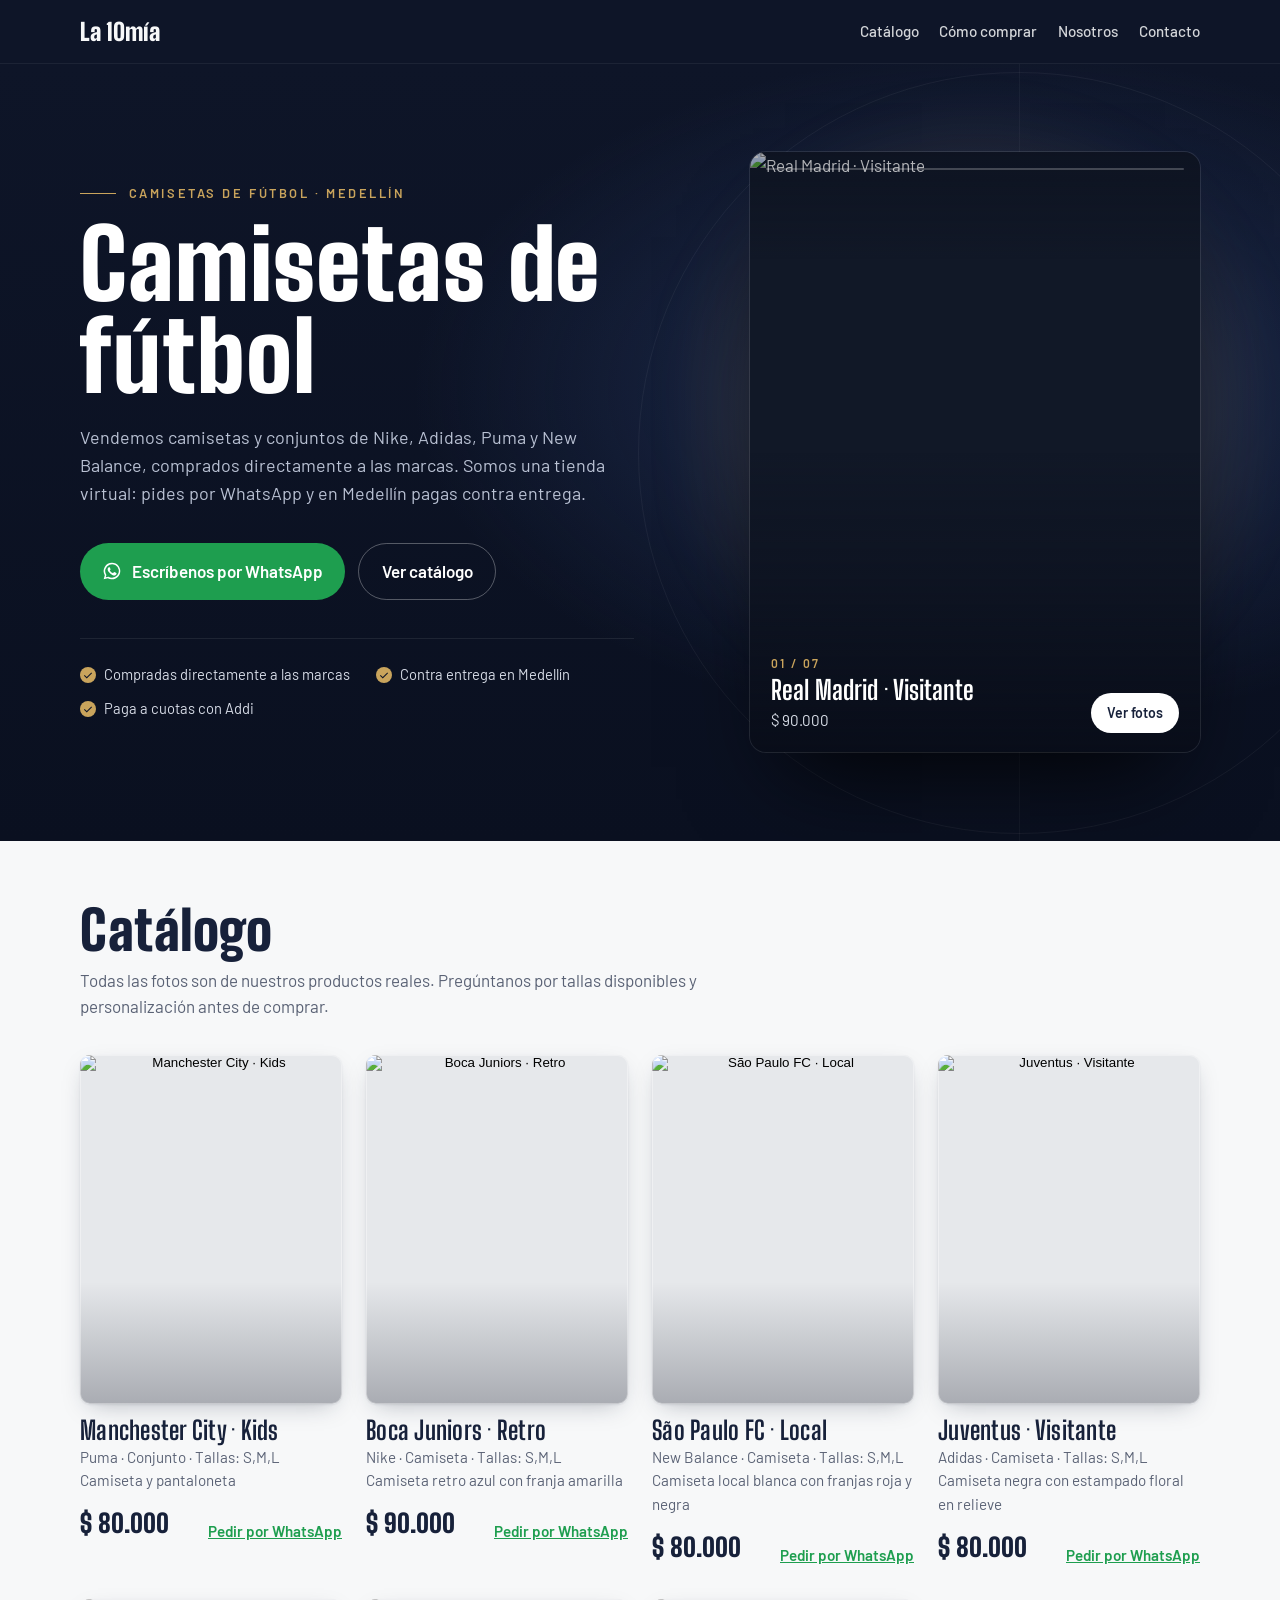
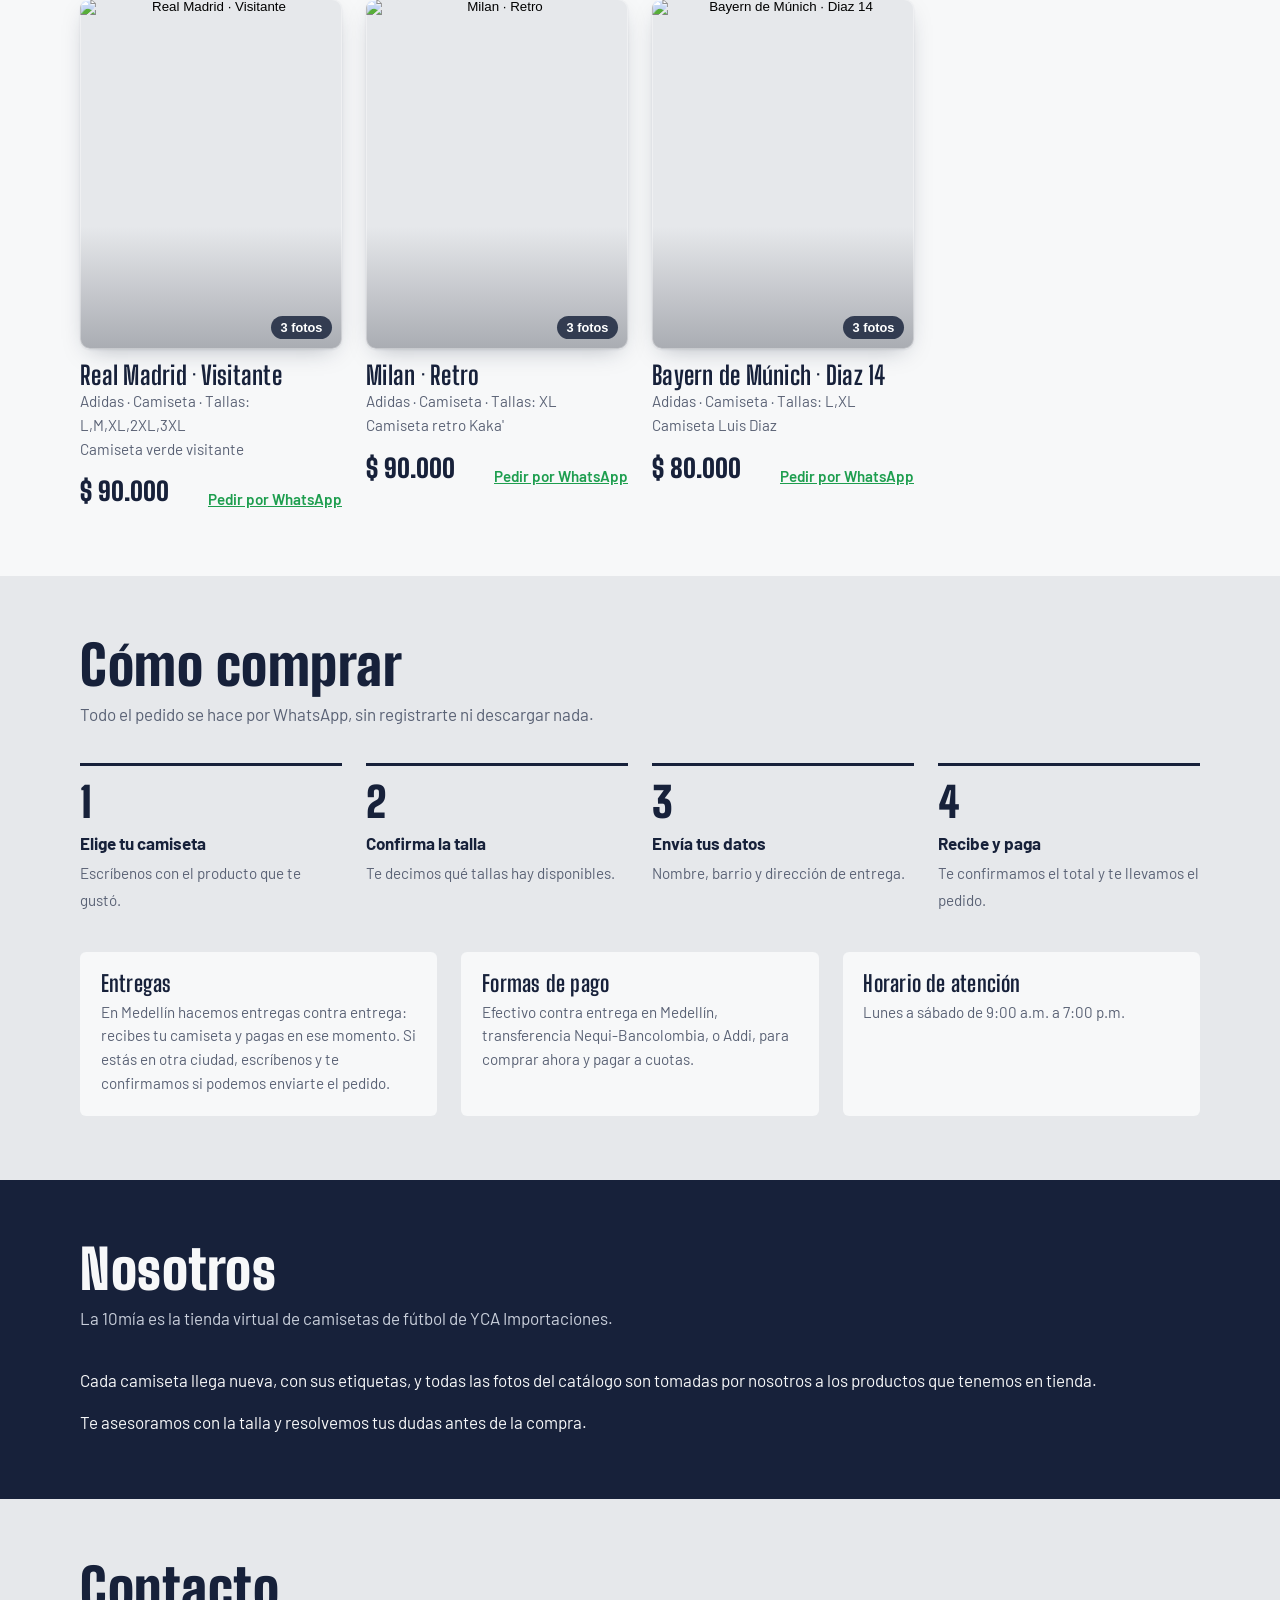
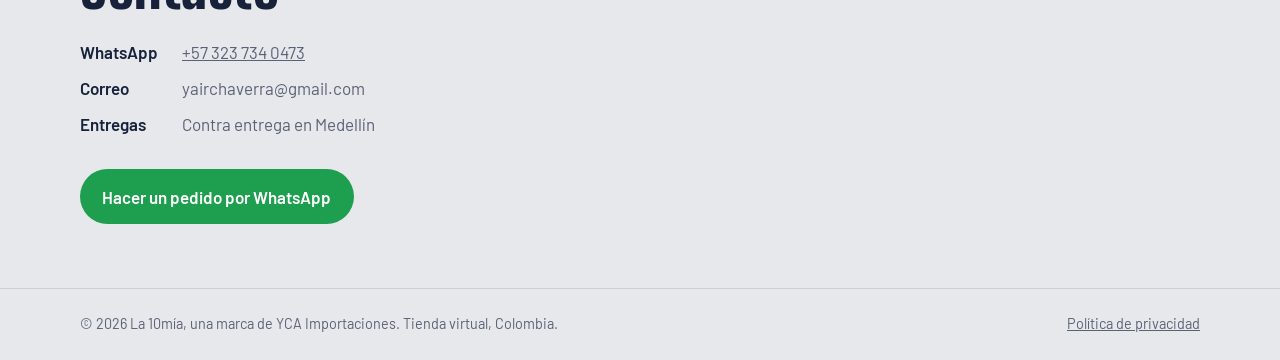
==== index.html @ c0bddec2 "Revert "Diseño túnel y vitrina de museo" This reverts commit d638a93e460d9f68f41e9c17b25ae43058f934c" ====
<!DOCTYPE html>
<html lang="es">
<head>
<meta charset="utf-8">
<meta name="viewport" content="width=device-width, initial-scale=1">
<!-- EDITAR: completa [CORREO], [HORARIO] y [@USUARIO] -->
<title>Camisetas de fútbol en Medellín | La 10mía</title>
<meta name="description" content="Camisetas de fútbol Nike, Adidas, Puma y New Balance en Medellín. Pide por WhatsApp y paga contra entrega, con Nequi, Bancolombia o a cuotas con Addi.">
<meta name="theme-color" content="#0E1528">
<!-- Vista previa al compartir el enlace (WhatsApp, Facebook, etc.).
     Si cambias de dirección web, actualiza las dos URL que empiezan por https://yachagua.github.io -->
<meta property="og:type" content="website">
<meta property="og:site_name" content="La 10mía">
<meta property="og:title" content="La 10mía · Camisetas de fútbol en Medellín">
<meta property="og:description" content="Mira las camisetas disponibles y pide por WhatsApp. Contra entrega en Medellín, Nequi, Bancolombia o Addi.">
<meta property="og:url" content="https://www.la10mia.com/">
<link rel="canonical" href="https://www.la10mia.com/">
<!-- Datos estructurados para Google: describen la tienda. Si cambias teléfono, correo u horario, actualízalos también aquí. -->
<script type="application/ld+json">
{
  "@context": "https://schema.org",
  "@graph": [
    {
      "@type": "ClothingStore",
      "@id": "https://www.la10mia.com/#tienda",
      "name": "La 10mía",
      "legalName": "YCA Importaciones",
      "description": "Tienda virtual de camisetas de fútbol en Medellín. Pedidos por WhatsApp y pago contra entrega.",
      "url": "https://www.la10mia.com/",
      "image": "https://stla10miafotos.blob.core.windows.net/fotos/vista-previa.jpg",
      "telephone": "+57 323 734 0473",
      "email": "yairchaverra@gmail.com",
      "priceRange": "$$",
      "currenciesAccepted": "COP",
      "paymentAccepted": "Efectivo, transferencia Nequi, transferencia Bancolombia, Addi",
      "areaServed": {
        "@type": "City",
        "name": "Medellín",
        "containedInPlace": {
          "@type": "AdministrativeArea",
          "name": "Antioquia, Colombia"
        }
      },
      "openingHoursSpecification": [
        {
          "@type": "OpeningHoursSpecification",
          "dayOfWeek": [
            "Monday",
            "Tuesday",
            "Wednesday",
            "Thursday",
            "Friday",
            "Saturday"
          ],
          "opens": "09:00",
          "closes": "19:00"
        }
      ]
    },
    {
      "@type": "WebSite",
      "@id": "https://www.la10mia.com/#sitio",
      "url": "https://www.la10mia.com/",
      "name": "La 10mía",
      "inLanguage": "es-CO",
      "publisher": {
        "@id": "https://www.la10mia.com/#tienda"
      }
    }
  ]
}
</script>
<meta property="og:image" content="https://stla10miafotos.blob.core.windows.net/fotos/vista-previa.jpg">
<meta property="og:image:width" content="1200">
<meta property="og:image:height" content="630">
<meta property="og:image:alt" content="Camisetas de fútbol de La 10mía">
<meta property="og:locale" content="es_CO">
<meta name="twitter:card" content="summary_large_image">
<link rel="preconnect" href="https://stla10miafotos.blob.core.windows.net">
<link rel="preconnect" href="https://fonts.googleapis.com">
<link rel="preconnect" href="https://fonts.gstatic.com" crossorigin>
<link href="https://fonts.googleapis.com/css2?family=Big+Shoulders+Display:wght@700;900&family=Barlow:wght@400;500;600&display=swap" rel="stylesheet">
<link rel="stylesheet" href="estilos.css?v=9">
</head>
<body>

<header>
  <div class="envolver">
    <a class="marca" href="#inicio">La 10mía</a>
    <nav aria-label="Secciones">
      <a href="#catalogo">Catálogo</a>
      <a href="#comprar">Cómo comprar</a>
      <a href="#nosotros">Nosotros</a>
      <a href="#contacto">Contacto</a>
    </nav>
  </div>
</header>

<main id="inicio">
  <div class="portada">
    <div class="envolver portada-grid">
      <div class="portada-texto">
        <p class="antetitulo">Camisetas de fútbol · Medellín</p>
        <h1>Camisetas de fútbol</h1>
        <p class="bajada">Vendemos camisetas y conjuntos de Nike, Adidas, Puma y New Balance, comprados directamente a las marcas. Somos una tienda virtual: pides por WhatsApp y en Medellín pagas contra entrega.</p>
        <div class="acciones">
          <a class="boton" href="https://wa.me/573237340473?text=Hola%2C%20quiero%20informaci%C3%B3n%20sobre%20las%20camisetas">
            <svg viewBox="0 0 24 24" aria-hidden="true"><path d="M12 2a10 10 0 0 0-8.6 15.1L2 22l5-1.3A10 10 0 1 0 12 2Zm0 18.2a8.2 8.2 0 0 1-4.2-1.2l-.3-.2-3 .8.8-2.9-.2-.3A8.2 8.2 0 1 1 12 20.2Zm4.5-6.1c-.2-.1-1.5-.7-1.7-.8s-.4-.1-.6.1-.7.8-.8 1-.3.2-.5.1a6.7 6.7 0 0 1-3.3-2.9c-.3-.4.2-.4.7-1.3.1-.2 0-.3 0-.4l-.8-1.9c-.2-.5-.4-.4-.6-.4h-.5a1 1 0 0 0-.7.3 3 3 0 0 0-.9 2.2 5.1 5.1 0 0 0 1.1 2.7 11.6 11.6 0 0 0 4.4 3.9c1.6.7 2.3.8 3.1.6a2.7 2.7 0 0 0 1.8-1.3 2.2 2.2 0 0 0 .2-1.3c-.1-.1-.3-.2-.5-.3Z"/></svg>
            Escríbenos por WhatsApp
          </a>
          <a class="boton-sec" href="#catalogo">Ver catálogo</a>
        </div>
        <ul class="garantias">
          <li>Compradas directamente a las marcas</li>
          <li>Contra entrega en Medellín</li>
          <li>Paga a cuotas con Addi</li>
        </ul>
      </div>

      <div class="escaparate">
        <div class="halo" aria-hidden="true"></div>
        <div class="marco" id="vitrina" role="region" aria-roledescription="carrusel" aria-label="Camisetas destacadas">
          <img class="capa activa" src="https://stla10miafotos.blob.core.windows.net/fotos/real-madridv3.jpg" alt="Real Madrid · Visitante" width="900" height="1200">
          <img class="capa" src="https://stla10miafotos.blob.core.windows.net/fotos/real-madridv3.jpg" alt="" aria-hidden="true" width="900" height="1200">
          <div class="barra-progreso" aria-hidden="true"><span id="progreso"></span></div>
          <div class="rotulo">
            <div class="rotulo-texto">
              <p class="rotulo-contador" id="contador">01 / 07</p>
              <p class="rotulo-nombre" id="leyenda">Real Madrid · Visitante</p>
              <p class="rotulo-precio" id="rotulo-precio">$ 90.000</p>
            </div>
            <div class="rotulo-acciones">
              <button class="rotulo-pausa" id="pausa" type="button" aria-label="Pausar las fotos" hidden>
                <svg viewBox="0 0 24 24" aria-hidden="true"><path d="M7 5h3v14H7zM14 5h3v14h-3z"/></svg>
              </button>
              <button class="rotulo-ver" id="ver-actual" type="button">Ver fotos</button>
            </div>
          </div>
        </div>
      </div>
    </div>
  </div>

  <!-- Estos productos son la versión fija de respaldo. Cuando conectes la hoja de Google Sheets (ver CATALOGO_URL al final), se reemplazan por los de la hoja. -->
  <section class="catalogo" id="catalogo">
    <div class="envolver">
      <h2>Catálogo</h2>
      <p class="intro">Todas las fotos son de nuestros productos reales. Pregúntanos por tallas disponibles y personalización antes de comprar.</p>
      <div class="buscador" id="buscador" hidden>
        <div class="buscador-fila">
          <label class="buscar">
            <span class="visualmente-oculto">Buscar camisetas</span>
            <svg viewBox="0 0 24 24" aria-hidden="true"><path d="M10.5 3a7.5 7.5 0 0 1 5.9 12.1l4.8 4.8-1.4 1.4-4.8-4.8A7.5 7.5 0 1 1 10.5 3Zm0 2a5.5 5.5 0 1 0 0 11 5.5 5.5 0 0 0 0-11Z"/></svg>
            <input type="search" id="buscar" placeholder="Buscar equipo o jugador" autocomplete="off">
          </label>
          <label class="ordenar">
            <span class="visualmente-oculto">Ordenar</span>
            <select id="ordenar">
              <option value="">Recomendados</option>
              <option value="nuevos">Más recientes</option>
              <option value="menor">Menor precio</option>
              <option value="mayor">Mayor precio</option>
            </select>
          </label>
        </div>
        <div class="fila-filtros">
          <button class="flecha izq" type="button" aria-label="Ver filtros anteriores" hidden>&#8249;</button>
          <div class="filtros" id="filtros" role="group" aria-label="Filtrar por continente"></div>
          <button class="flecha der" type="button" aria-label="Ver más filtros" hidden>&#8250;</button>
        </div>
        <div class="fila-filtros" id="fila-sub" hidden>
          <button class="flecha izq" type="button" aria-label="Ver equipos anteriores" hidden>&#8249;</button>
          <div class="filtros sub" id="sub-filtros" role="group" aria-label="Filtrar por equipo"></div>
          <button class="flecha der" type="button" aria-label="Ver más equipos" hidden>&#8250;</button>
        </div>
      </div>
      <p class="resultado" id="resultado" aria-live="polite"></p>
      <div class="rejilla" id="rejilla">
        <article class="producto" data-precio="$ 80.000">
          <button class="ver-fotos" type="button" data-fotos="https://stla10miafotos.blob.core.windows.net/fotos/manchester-city-conjunto.jpg" aria-label="Ver fotos de Manchester City · Kids"><img src="https://stla10miafotos.blob.core.windows.net/fotos/manchester-city-conjunto.jpg" alt="Manchester City · Kids" loading="lazy" width="900" height="1200"></button>
          <h3>Manchester City · Kids</h3>
          <p class="detalle">Puma · Conjunto · Tallas: S,M,L</p>
          <p class="detalle">Camiseta y pantaloneta</p>
          <div class="fila"><span class="precio">$ 80.000</span><a class="pedir" href="https://wa.me/573237340473?text=Hola%2C%20me%20interesa%3A%20Manchester%20City%20%C2%B7%20Kids%20%28CAM-003%29%20por%20%24%C2%A080.000">Pedir<span class="solo-ancho"> por WhatsApp</span></a></div>
        </article>
        <article class="producto" data-precio="$ 90.000">
          <button class="ver-fotos" type="button" data-fotos="https://stla10miafotos.blob.core.windows.net/fotos/boca-juniors-retro.jpg" aria-label="Ver fotos de Boca Juniors · Retro"><img src="https://stla10miafotos.blob.core.windows.net/fotos/boca-juniors-retro.jpg" alt="Boca Juniors · Retro" loading="lazy" width="900" height="1200"></button>
          <h3>Boca Juniors · Retro</h3>
          <p class="detalle">Nike · Camiseta · Tallas: S,M,L</p>
          <p class="detalle">Camiseta retro azul con franja amarilla</p>
          <div class="fila"><span class="precio">$ 90.000</span><a class="pedir" href="https://wa.me/573237340473?text=Hola%2C%20me%20interesa%3A%20Boca%20Juniors%20%C2%B7%20Retro%20%28CAM-004%29%20por%20%24%C2%A090.000">Pedir<span class="solo-ancho"> por WhatsApp</span></a></div>
        </article>
        <article class="producto" data-precio="$ 80.000">
          <button class="ver-fotos" type="button" data-fotos="https://stla10miafotos.blob.core.windows.net/fotos/sao-paulo-local.jpg" aria-label="Ver fotos de São Paulo FC · Local"><img src="https://stla10miafotos.blob.core.windows.net/fotos/sao-paulo-local.jpg" alt="São Paulo FC · Local" loading="lazy" width="900" height="1200"></button>
          <h3>São Paulo FC · Local</h3>
          <p class="detalle">New Balance · Camiseta · Tallas: S,M,L</p>
          <p class="detalle">Camiseta local blanca con franjas roja y negra</p>
          <div class="fila"><span class="precio">$ 80.000</span><a class="pedir" href="https://wa.me/573237340473?text=Hola%2C%20me%20interesa%3A%20S%C3%A3o%20Paulo%20FC%20%C2%B7%20Local%20%28CAM-005%29%20por%20%24%C2%A080.000">Pedir<span class="solo-ancho"> por WhatsApp</span></a></div>
        </article>
        <article class="producto" data-precio="$ 80.000">
          <button class="ver-fotos" type="button" data-fotos="https://stla10miafotos.blob.core.windows.net/fotos/adidas-originals-negra.jpg" aria-label="Ver fotos de Juventus · Visitante"><img src="https://stla10miafotos.blob.core.windows.net/fotos/adidas-originals-negra.jpg" alt="Juventus · Visitante" loading="lazy" width="900" height="1200"></button>
          <h3>Juventus · Visitante</h3>
          <p class="detalle">Adidas · Camiseta · Tallas: S,M,L</p>
          <p class="detalle">Camiseta negra con estampado floral en relieve</p>
          <div class="fila"><span class="precio">$ 80.000</span><a class="pedir" href="https://wa.me/573237340473?text=Hola%2C%20me%20interesa%3A%20Juventus%20%C2%B7%20Visitante%20%28CAM-006%29%20por%20%24%C2%A080.000">Pedir<span class="solo-ancho"> por WhatsApp</span></a></div>
        </article>
        <article class="producto" data-precio="$ 90.000">
          <button class="ver-fotos" type="button" data-fotos="https://stla10miafotos.blob.core.windows.net/fotos/real-madridv3.jpg|https://stla10miafotos.blob.core.windows.net/fotos/Real-Madrid-Frente.jpg|https://stla10miafotos.blob.core.windows.net/fotos/Real-Madrid3-atras.jpg" aria-label="Ver fotos de Real Madrid · Visitante"><img src="https://stla10miafotos.blob.core.windows.net/fotos/real-madridv3.jpg" alt="Real Madrid · Visitante" loading="lazy" width="900" height="1200"><span class="contador-fotos">3 fotos</span></button>
          <h3>Real Madrid · Visitante</h3>
          <p class="detalle">Adidas · Camiseta · Tallas: L,M,XL,2XL,3XL</p>
          <p class="detalle">Camiseta verde visitante</p>
          <div class="fila"><span class="precio">$ 90.000</span><a class="pedir" href="https://wa.me/573237340473?text=Hola%2C%20me%20interesa%3A%20Real%20Madrid%20%C2%B7%20Visitante%20%28CAM-007%29%20por%20%24%C2%A090.000">Pedir<span class="solo-ancho"> por WhatsApp</span></a></div>
        </article>
        <article class="producto" data-precio="$ 90.000">
          <button class="ver-fotos" type="button" data-fotos="https://stla10miafotos.blob.core.windows.net/fotos/kaka-completa.jpg|https://stla10miafotos.blob.core.windows.net/fotos/kaka-dorsal.jpg|https://stla10miafotos.blob.core.windows.net/fotos/kaka-frente.jpg" aria-label="Ver fotos de Milan · Retro"><img src="https://stla10miafotos.blob.core.windows.net/fotos/kaka-completa.jpg" alt="Milan · Retro" loading="lazy" width="900" height="1200"><span class="contador-fotos">3 fotos</span></button>
          <h3>Milan · Retro</h3>
          <p class="detalle">Adidas · Camiseta · Tallas: XL</p>
          <p class="detalle">Camiseta retro Kaka&#x27;</p>
          <div class="fila"><span class="precio">$ 90.000</span><a class="pedir" href="https://wa.me/573237340473?text=Hola%2C%20me%20interesa%3A%20Milan%20%C2%B7%20Retro%20%28CAM-008%29%20por%20%24%C2%A090.000">Pedir<span class="solo-ancho"> por WhatsApp</span></a></div>
        </article>
        <article class="producto" data-precio="$ 80.000">
          <button class="ver-fotos" type="button" data-fotos="https://stla10miafotos.blob.core.windows.net/fotos/bayer-diaz-negra-completa.jpg|https://stla10miafotos.blob.core.windows.net/fotos/bayer-diaz-negra-dorsal.jpg|https://stla10miafotos.blob.core.windows.net/fotos/bayer-diaz-negra-frente.jpg" aria-label="Ver fotos de Bayern de Múnich · Diaz 14"><img src="https://stla10miafotos.blob.core.windows.net/fotos/bayer-diaz-negra-completa.jpg" alt="Bayern de Múnich · Diaz 14" loading="lazy" width="900" height="1200"><span class="contador-fotos">3 fotos</span></button>
          <h3>Bayern de Múnich · Diaz 14</h3>
          <p class="detalle">Adidas · Camiseta · Tallas: L,XL</p>
          <p class="detalle">Camiseta Luis Diaz</p>
          <div class="fila"><span class="precio">$ 80.000</span><a class="pedir" href="https://wa.me/573237340473?text=Hola%2C%20me%20interesa%3A%20Bayern%20de%20M%C3%BAnich%20%C2%B7%20Diaz%2014%20%28CAM-009%29%20por%20%24%C2%A080.000">Pedir<span class="solo-ancho"> por WhatsApp</span></a></div>
        </article>
      </div>
      <div class="mas" id="mas" hidden>
        <button class="boton-mas" id="ver-mas" type="button">Ver más camisetas</button>
        <p id="mas-texto"></p>
      </div>
    </div>
  </section>

  <section id="comprar">
    <div class="envolver">
      <h2>Cómo comprar</h2>
      <p class="intro">Todo el pedido se hace por WhatsApp, sin registrarte ni descargar nada.</p>
      <ol class="pasos">
        <li><strong>Elige tu camiseta</strong><span>Escríbenos con el producto que te gustó.</span></li>
        <li><strong>Confirma la talla</strong><span>Te decimos qué tallas hay disponibles.</span></li>
        <li><strong>Envía tus datos</strong><span>Nombre, barrio y dirección de entrega.</span></li>
        <li><strong>Recibe y paga</strong><span>Te confirmamos el total y te llevamos el pedido.</span></li>
      </ol>
      <!-- EDITAR: completa el horario -->
      <div class="datos">
        <div><h3>Entregas</h3><p>En Medellín hacemos entregas contra entrega: recibes tu camiseta y pagas en ese momento. Si estás en otra ciudad, escríbenos y te confirmamos si podemos enviarte el pedido.</p></div>
        <div><h3>Formas de pago</h3><p>Efectivo contra entrega en Medellín, transferencia Nequi-Bancolombia, o Addi, para comprar ahora y pagar a cuotas.</p></div>
        <div><h3>Horario de atención</h3><p>Lunes a sábado de 9:00 a.m. a 7:00 p.m.</p></div>
      </div>
    </div>
  </section>

  <section class="nosotros" id="nosotros">
    <div class="envolver">
      <h2>Nosotros</h2>
      <p class="intro">La 10mía es la tienda virtual de camisetas de fútbol de YCA Importaciones.</p>
      <p>Cada camiseta llega nueva, con sus etiquetas, y todas las fotos del catálogo son tomadas por nosotros a los productos que tenemos en tienda.</p>
      <p>Te asesoramos con la talla y resolvemos tus dudas antes de la compra.</p>
    </div>
  </section>

  <section class="contacto" id="contacto">
    <div class="envolver">
      <h2>Contacto</h2>
      <dl>
        <dt>WhatsApp</dt><dd><a href="https://wa.me/573237340473">+57 323 734 0473</a></dd>
        <dt>Correo</dt><dd>yairchaverra@gmail.com</dd>
        <dt>Entregas</dt><dd>Contra entrega en Medellín</dd>
      </dl>
      <a class="boton" href="https://wa.me/573237340473?text=Hola%2C%20quiero%20hacer%20un%20pedido">Hacer un pedido por WhatsApp</a>
    </div>
  </section>
</main>

<footer>
  <div class="envolver">
    <span>© 2026 La 10mía, una marca de YCA Importaciones. Tienda virtual, Colombia.</span>
    <a href="privacidad.html">Política de privacidad</a>
  </div>
</footer>


<dialog class="galeria" id="galeria" aria-labelledby="gal-titulo">
  <div class="gal-cabeza">
    <h3 id="gal-titulo"></h3>
    <button class="gal-btn" id="gal-cerrar" type="button" aria-label="Cerrar">&times;</button>
  </div>
  <div class="gal-escena">
    <button class="gal-btn" id="gal-ant" type="button" aria-label="Foto anterior">&#8249;</button>
    <img id="gal-img" alt="">
    <button class="gal-btn" id="gal-sig" type="button" aria-label="Foto siguiente">&#8250;</button>
  </div>
  <div class="gal-pie">
    <div>
      <div class="gal-miniaturas" id="gal-miniaturas"></div>
      <p class="gal-ayuda"><span id="gal-contador"></span> · Toca la foto para ampliarla</p>
    </div>
    <a class="boton" id="gal-pedir" href="#">Pedir por WhatsApp</a>
  </div>
</dialog>

<script src="https://cdnjs.cloudflare.com/ajax/libs/PapaParse/5.4.1/papaparse.min.js" defer></script>
<script src="app.js?v=9" defer></script>
</body>

</html>
---- estilos.css ----
/* Estilos de La 10mía */
:root{
  --niebla:#E6E8EB; --papel:#F7F8F9; --tinta:#17213A; --gris:#5A6275;
  --tarjeta:#F4C20D; --dorado:#C9A45C; --wa:#1E9E4F; --linea:#CBD0D8;
}
*{box-sizing:border-box;margin:0;padding:0}
html{scroll-behavior:smooth}
body{font-family:"Barlow",system-ui,sans-serif;font-size:17px;line-height:1.55;color:var(--tinta);background:var(--niebla)}
img{max-width:100%;height:auto;display:block}
a{color:inherit}
a:focus-visible,button:focus-visible{outline:3px solid var(--tarjeta);outline-offset:3px}
.envolver{width:min(1120px,100% - 2.5rem);margin-inline:auto}
h1,h2,h3{font-family:"Big Shoulders Display",Impact,sans-serif;line-height:.95;letter-spacing:.01em}

header{position:sticky;top:0;z-index:10;background:var(--tinta);color:var(--papel)}
header .envolver{display:flex;align-items:center;justify-content:space-between;gap:1rem;padding:.8rem 0}
.marca{font-family:"Big Shoulders Display",sans-serif;font-weight:900;font-size:1.5rem;text-decoration:none}
nav{display:flex;gap:1.3rem;font-weight:500;font-size:.95rem}
nav a{text-decoration:none;opacity:.85}
nav a:hover{opacity:1;text-decoration:underline}


.boton{display:inline-flex;align-items:center;gap:.6rem;background:var(--wa);color:#fff;font-weight:600;padding:.9rem 1.4rem;border-radius:999px;text-decoration:none}
.boton:hover{background:#17853F}
.boton svg{width:20px;height:20px;fill:currentColor}

section{padding:4rem 0}
section h2{font-size:clamp(2.4rem,5vw,3.4rem);font-weight:900;margin-bottom:.6rem}
.intro{color:var(--gris);max-width:40rem;margin-bottom:2.2rem}

.catalogo{background:var(--papel)}
.rejilla{display:grid;grid-template-columns:repeat(auto-fill,minmax(250px,1fr));gap:2rem 1.5rem}
.producto img{aspect-ratio:3/4;object-fit:cover;border-radius:6px;background:var(--niebla)}
.producto h3{font-size:1.6rem;font-weight:700;margin:.9rem 0 .2rem}
.producto .detalle{color:var(--gris);font-size:.95rem}
.producto .fila{display:flex;justify-content:space-between;align-items:center;margin-top:.7rem;gap:.5rem}
.precio{font-family:"Big Shoulders Display",sans-serif;font-weight:900;font-size:1.6rem}
.pedir{white-space:nowrap;font-weight:600;font-size:.95rem;color:var(--wa)}

.pasos{display:grid;grid-template-columns:repeat(4,1fr);gap:1.5rem;list-style:none;counter-reset:paso}
.pasos li{counter-increment:paso;border-top:3px solid var(--tinta);padding-top:1rem}
.pasos li::before{content:counter(paso);font-family:"Big Shoulders Display",sans-serif;font-weight:900;font-size:2.6rem;display:block;line-height:1;margin-bottom:.4rem}
.pasos strong{display:block;margin-bottom:.2rem}
.pasos span{color:var(--gris);font-size:.95rem}

.datos{display:grid;grid-template-columns:repeat(3,1fr);gap:1.5rem;margin-top:2.5rem}
.datos div{background:var(--papel);padding:1.3rem;border-radius:6px}
.datos h3{font-size:1.4rem;margin-bottom:.4rem}
.datos p{color:var(--gris);font-size:.95rem}

.nosotros{background:var(--tinta);color:var(--papel)}
.nosotros .intro{color:#C9CFDB}
.nosotros p + p{margin-top:1rem}

.contacto dl{display:grid;grid-template-columns:max-content 1fr;gap:.6rem 1.5rem;margin:1.5rem 0 2rem}
.contacto dt{font-weight:600}
.contacto dd{color:var(--gris)}

footer{border-top:1px solid var(--linea);padding:1.5rem 0;font-size:.9rem;color:var(--gris)}
footer .envolver{display:flex;justify-content:space-between;flex-wrap:wrap;gap:1rem}

@media (max-width:820px){
  nav{display:none}
  .pasos{grid-template-columns:1fr 1fr}
  .datos{grid-template-columns:1fr}
}
@media (prefers-reduced-motion:reduce){html{scroll-behavior:auto}}

.ver-fotos{display:block;width:100%;padding:0;border:0;background:none;cursor:zoom-in;position:relative;border-radius:6px}
.contador-fotos{position:absolute;right:10px;bottom:10px;background:rgba(23,33,58,.82);color:#fff;font-size:.8rem;font-weight:600;padding:.25rem .6rem;border-radius:999px}
.galeria{width:100%;height:100%;max-width:100%;max-height:100%;margin:0;padding:0;border:0;background:#0C1120;color:#fff}
.galeria[open]{display:grid;grid-template-rows:auto 1fr auto}
.galeria::backdrop{background:#0C1120}
.gal-cabeza{display:flex;justify-content:space-between;align-items:center;gap:1rem;padding:.8rem 1.2rem}
.gal-cabeza h3{font-size:1.5rem;font-weight:700}
.gal-btn{border:1px solid rgba(255,255,255,.35);background:rgba(12,17,32,.7);color:#fff;width:44px;height:44px;border-radius:50%;font-size:1.6rem;line-height:1;cursor:pointer;flex:none}
.gal-btn:hover{background:rgba(12,17,32,.9)}
.gal-escena{position:relative;overflow:hidden;display:flex;align-items:center;justify-content:center;min-height:0}
.gal-escena img{max-width:100%;max-height:100%;object-fit:contain;cursor:zoom-in;transition:transform .25s ease;user-select:none}
.gal-escena img.zoom{transform:scale(2.2);cursor:zoom-out}
.gal-escena .gal-btn{position:absolute;top:50%;transform:translateY(-50%);z-index:2}
#gal-ant{left:12px} #gal-sig{right:12px}
.gal-pie{display:flex;align-items:center;justify-content:space-between;gap:1rem;padding:.8rem 1.2rem;flex-wrap:wrap}
.gal-miniaturas{display:flex;gap:.5rem;overflow-x:auto}
.gal-miniaturas button{padding:0;border:2px solid transparent;border-radius:4px;background:none;cursor:pointer;flex:none}
.gal-miniaturas button[aria-current="true"]{border-color:var(--tarjeta)}
.gal-miniaturas img{width:52px;height:68px;object-fit:cover;border-radius:3px}
.gal-ayuda{font-size:.85rem;color:#AEB6C6}
@media (prefers-reduced-motion:reduce){.gal-escena img{transition:none}}

/* Buscador y filtros */
.visualmente-oculto{position:absolute;width:1px;height:1px;overflow:hidden;clip:rect(0 0 0 0);white-space:nowrap}
.buscador{margin-bottom:2rem}
.buscador[hidden]{display:none}
.buscar{display:flex;align-items:center;gap:.6rem;background:#fff;border:1px solid var(--linea);border-radius:999px;padding:.2rem 1rem;max-width:520px}
.buscar:focus-within{border-color:var(--tinta);outline:3px solid var(--tarjeta);outline-offset:2px}
.buscar svg{width:20px;height:20px;fill:var(--gris);flex:none}
.buscar input{border:0;outline:0;background:none;font:inherit;padding:.65rem 0;width:100%;color:var(--tinta)}
.filtros{display:flex;flex-wrap:wrap;gap:.5rem;margin-top:1rem}
.filtro{font:inherit;font-size:.9rem;font-weight:600;padding:.45rem .95rem;border-radius:999px;border:1px solid var(--linea);background:#fff;color:var(--tinta);cursor:pointer}
.filtro:hover{border-color:var(--tinta)}
.filtro[aria-pressed="true"]{background:var(--tinta);border-color:var(--tinta);color:#fff}
.filtro.oferta[aria-pressed="false"]{border-color:#C8102E;color:#C8102E}
.filtro.oferta[aria-pressed="true"]{background:#C8102E;border-color:#C8102E}
.resultado{margin-top:.8rem;font-size:.9rem;color:var(--gris)}
.vacio{grid-column:1/-1;text-align:center;padding:2.5rem 1rem;color:var(--gris)}
.vacio a{color:var(--wa);font-weight:600}

/* Descuentos */
.precios{display:flex;flex-direction:column;line-height:1.05}
.precio-antes{font-size:.95rem;color:var(--gris);text-decoration:line-through}
.precio.oferta{color:#C8102E}
.etiqueta-descuento{position:absolute;left:10px;top:10px;background:#C8102E;color:#fff;font-family:"Big Shoulders Display",sans-serif;font-weight:900;font-size:1.3rem;padding:.15rem .55rem;border-radius:4px}
.producto .fila{flex-wrap:wrap;align-items:flex-end;row-gap:.4rem}

/* ===== Efectos elegantes para las fotos ===== */
.ver-fotos{
  overflow:hidden;
  border-radius:10px;
  box-shadow:0 1px 2px rgba(23,33,58,.08),0 8px 24px -10px rgba(23,33,58,.35);
  transition:transform .35s ease,box-shadow .35s ease;
}
.ver-fotos img{border-radius:0;transition:transform .6s cubic-bezier(.2,.7,.2,1)}
/* Filo interior claro y degradado suave en la parte baja */
.ver-fotos::after{
  content:"";position:absolute;inset:0;border-radius:inherit;pointer-events:none;
  box-shadow:inset 0 0 0 1px rgba(255,255,255,.35);
  background:linear-gradient(to top,rgba(12,17,32,.28),transparent 35%);
}
.etiqueta-descuento,.contador-fotos{z-index:1}
.ver-fotos:hover{transform:translateY(-4px);box-shadow:0 2px 4px rgba(23,33,58,.1),0 18px 36px -12px rgba(23,33,58,.45)}
.ver-fotos:hover img{transform:scale(1.05)}
.ver-fotos:focus-visible{outline:3px solid var(--tarjeta);outline-offset:4px}

@media (prefers-reduced-motion:reduce){
  .ver-fotos,.ver-fotos img{transition:none}
  .ver-fotos:hover,.ver-fotos:hover img{transform:none}
}

/* ===== Portada: noche de estadio ===== */
header{background:#0E1528;border-bottom:1px solid rgba(255,255,255,.06)}
.portada{
  position:relative;overflow:hidden;color:#fff;
  padding:clamp(3rem,7vw,5.5rem) 0 clamp(3.5rem,7vw,6rem);
  background:
    radial-gradient(900px 520px at 78% 42%,rgba(46,68,120,.55),rgba(46,68,120,0) 65%),
    linear-gradient(180deg,#0E1528 0%,#0A1020 100%);
}
/* Detalle de cancha: círculo central y línea media muy sutiles */
.portada::before{content:"";position:absolute;width:760px;height:760px;right:-120px;top:50%;transform:translateY(-50%);
  border:1px solid rgba(255,255,255,.05);border-radius:50%;pointer-events:none}
.portada::after{content:"";position:absolute;top:0;bottom:0;right:260px;width:1px;background:rgba(255,255,255,.04);pointer-events:none}
.portada-grid{position:relative;z-index:1;display:grid;grid-template-columns:1.05fr .95fr;gap:clamp(2rem,5vw,4.5rem);align-items:center}
.antetitulo{display:flex;align-items:center;gap:.8rem;font-size:.8rem;font-weight:600;letter-spacing:.2em;text-transform:uppercase;color:var(--dorado)}
.antetitulo::before{content:"";width:36px;height:1px;background:var(--dorado)}
.portada h1{font-size:clamp(3.2rem,7.5vw,6.2rem);font-weight:900;color:#fff;margin:1rem 0 0}
.bajada{max-width:33rem;margin:1.4rem 0 2.2rem;font-size:1.12rem;color:#B9C1D3}
.acciones{display:flex;flex-wrap:wrap;gap:.8rem}
.boton-sec{display:inline-flex;align-items:center;padding:.9rem 1.4rem;border-radius:999px;border:1px solid rgba(255,255,255,.3);color:#fff;font-weight:600;text-decoration:none;transition:background .2s,border-color .2s}
.boton-sec:hover{background:rgba(255,255,255,.08);border-color:rgba(255,255,255,.6)}
.garantias{list-style:none;display:flex;flex-wrap:wrap;gap:.7rem 1.6rem;margin-top:2.4rem;padding-top:1.5rem;border-top:1px solid rgba(255,255,255,.08);font-size:.92rem;color:#D5DAE5}
.garantias li{display:flex;align-items:center;gap:.5rem}
.garantias li::before{content:"";width:16px;height:16px;flex:none;border-radius:50%;
  background:var(--dorado) url("data:image/svg+xml,%3Csvg xmlns='http://www.w3.org/2000/svg' viewBox='0 0 24 24'%3E%3Cpath d='M9.5 16.2 5.3 12l-1.4 1.4 5.6 5.6L20.1 8.4 18.7 7z' fill='%230E1528'/%3E%3C/svg%3E") center/12px no-repeat}

.escaparate{position:relative;width:100%;max-width:450px;justify-self:end}
.halo{position:absolute;inset:-14%;background:radial-gradient(circle at 50% 45%,rgba(201,164,92,.32),rgba(201,164,92,0) 62%);filter:blur(24px);pointer-events:none}
.marco{position:relative;aspect-ratio:3/4;border-radius:16px;overflow:hidden;background:#111827;
  box-shadow:0 0 0 1px rgba(255,255,255,.1),0 50px 90px -35px rgba(0,0,0,.85)}
.marco::after{content:"";position:absolute;inset:0;pointer-events:none;z-index:1;
  background:linear-gradient(to top,rgba(8,12,24,.9) 0%,rgba(8,12,24,.35) 28%,rgba(8,12,24,0) 50%),linear-gradient(to bottom,rgba(8,12,24,.35),rgba(8,12,24,0) 18%)}
.marco .capa{position:absolute;inset:0;width:100%;height:100%;object-fit:cover;opacity:0;transition:opacity .9s ease;will-change:opacity,transform}
.marco .capa.activa{opacity:1}
.marco .capa.kb{animation:acercar var(--kb,4s) ease-out forwards}
@keyframes acercar{from{transform:scale(1)}to{transform:scale(1.08)}}
.barra-progreso{position:absolute;top:16px;left:16px;right:16px;height:2px;border-radius:2px;background:rgba(255,255,255,.22);z-index:2;overflow:hidden}
.barra-progreso span{display:block;height:100%;width:100%;background:#fff;transform-origin:left;transform:scaleX(0)}
.barra-progreso span.corriendo{animation:progreso var(--dur,3s) linear forwards}
@keyframes progreso{to{transform:scaleX(1)}}
.marco.pausado .capa.kb,.marco.pausado .barra-progreso span{animation-play-state:paused}
.rotulo{position:absolute;left:0;right:0;bottom:0;z-index:2;display:flex;justify-content:space-between;align-items:flex-end;gap:1rem;padding:1.3rem 1.3rem 1.2rem}
.rotulo-texto p{margin:0}
.rotulo-contador{font-size:.75rem;font-weight:600;letter-spacing:.2em;color:var(--dorado)}
.rotulo-nombre{font-family:"Big Shoulders Display",Impact,sans-serif;font-weight:700;font-size:1.65rem;line-height:1.05;color:#fff;margin-top:.3rem!important}
.rotulo-precio{font-size:.95rem;color:#DDE2EC;margin-top:.25rem!important}
.rotulo-acciones{display:flex;gap:.5rem;flex:none}
.rotulo-pausa{width:40px;height:40px;border-radius:50%;border:1px solid rgba(255,255,255,.3);background:rgba(255,255,255,.1);color:#fff;display:grid;place-items:center;cursor:pointer;backdrop-filter:blur(6px)}
.rotulo-pausa[hidden]{display:none}
.rotulo-pausa svg{width:16px;height:16px;fill:currentColor}
.rotulo-ver{height:40px;padding:0 1rem;border-radius:999px;border:0;background:#fff;color:var(--tinta);font:inherit;font-size:.88rem;font-weight:600;cursor:pointer}
.rotulo-ver:hover{background:#E9ECF2}
.portada a:focus-visible,.portada button:focus-visible{outline:3px solid var(--dorado);outline-offset:3px}

@media (max-width:820px){
  .portada-grid{grid-template-columns:1fr}
  .escaparate{justify-self:center;max-width:380px}
  .portada::before{width:520px;height:520px;right:-240px;top:70%}
  .portada::after{display:none}
}
@media (prefers-reduced-motion:reduce){
  .marco .capa{transition:none}
  .marco .capa.kb,.barra-progreso span.corriendo{animation:none}
}

/* ===== Catálogo grande: continentes, orden, "ver más" y 2 columnas en celular ===== */
.buscador{position:sticky;top:var(--alto-header,60px);z-index:5;background:var(--papel);
  margin:0 calc(-1 * clamp(.5rem,2vw,1rem)) 1rem;padding:.9rem clamp(.5rem,2vw,1rem) .7rem;border-bottom:1px solid transparent;transition:border-color .2s,box-shadow .2s}
.buscador.fijo{border-bottom-color:var(--linea);box-shadow:0 10px 20px -18px rgba(23,33,58,.5)}
.buscador-fila{display:flex;gap:.7rem;align-items:center}
.buscador-fila .buscar{flex:1;max-width:none}
.ordenar select{font:inherit;font-size:.92rem;font-weight:600;color:var(--tinta);background:#fff;border:1px solid var(--linea);border-radius:999px;padding:.72rem 2.2rem .72rem 1rem;cursor:pointer;
  appearance:none;background-image:url("data:image/svg+xml,%3Csvg xmlns='http://www.w3.org/2000/svg' viewBox='0 0 24 24'%3E%3Cpath d='M7 10l5 5 5-5z' fill='%235A6275'/%3E%3C/svg%3E");background-repeat:no-repeat;background-position:right .7rem center;background-size:18px}
.ordenar select:focus-visible{outline:3px solid var(--tarjeta);outline-offset:2px}
.filtros{flex-wrap:nowrap;overflow-x:auto;scrollbar-width:none;margin-top:.8rem;padding-bottom:.15rem}
.filtros::-webkit-scrollbar{display:none}
.filtro{flex:none;white-space:nowrap}
.filtros.sub{margin-top:.55rem}
.filtros.sub .filtro{font-size:.85rem;padding:.35rem .85rem;background:transparent}
.filtros.sub .filtro[aria-pressed="true"]{background:var(--dorado);border-color:var(--dorado);color:var(--tinta)}
.filtros.sub[hidden]{display:none}
.resultado{margin:.2rem 0 1.4rem}
.mas{text-align:center;margin-top:2.5rem}
.mas[hidden]{display:none}
.boton-mas{font:inherit;font-weight:600;padding:.9rem 2rem;border-radius:999px;border:1px solid var(--tinta);background:transparent;color:var(--tinta);cursor:pointer}
.boton-mas:hover{background:var(--tinta);color:#fff}
.mas p{margin-top:.7rem;font-size:.88rem;color:var(--gris)}

@media (max-width:560px){
  .buscador{padding-top:.7rem}
  .buscador-fila{gap:.5rem}
  .buscar{padding:.1rem .8rem}
  .buscar input{padding:.6rem 0;font-size:.95rem}
  .ordenar select{max-width:9.6rem;font-size:.8rem;padding:.7rem 1.7rem .7rem .8rem;background-position:right .45rem center}
  .filtros{margin-top:.6rem}
  .rejilla{grid-template-columns:1fr 1fr;gap:1.4rem .8rem}
  .producto h3{font-size:1.15rem;margin-top:.6rem}
  .producto .detalle{font-size:.8rem}
  .producto .detalle + .detalle{display:none}
  .precio{font-size:1.25rem}
  .precio-antes{font-size:.8rem}
  .pedir{font-size:.85rem}
  .solo-ancho{display:none}
  .etiqueta-descuento{font-size:1rem;left:6px;top:6px}
  .contador-fotos{font-size:.7rem;right:6px;bottom:6px}
}

/* ===== Filas de filtros deslizables con flechas ===== */
.fila-filtros{position:relative;margin-top:.8rem}
.fila-filtros + .fila-filtros{margin-top:.55rem}
.fila-filtros[hidden]{display:none}
.fila-filtros .filtros{margin-top:0;scroll-behavior:smooth}
.fila-filtros::before,.fila-filtros::after{content:"";position:absolute;top:0;bottom:0;width:64px;pointer-events:none;z-index:1;opacity:0;transition:opacity .2s}
.fila-filtros::before{left:0;background:linear-gradient(to right,var(--papel) 35%,rgba(247,248,249,0))}
.fila-filtros::after{right:0;background:linear-gradient(to left,var(--papel) 35%,rgba(247,248,249,0))}
.fila-filtros.hay-izq::before,.fila-filtros.hay-der::after{opacity:1}
.flecha{position:absolute;top:50%;transform:translateY(-50%);z-index:2;width:34px;height:34px;border-radius:50%;
  border:1px solid var(--linea);background:#fff;color:var(--tinta);font-size:1.4rem;line-height:1;cursor:pointer;
  display:grid;place-items:center;padding:0 0 3px;box-shadow:0 2px 10px rgba(23,33,58,.15)}
.flecha:hover{border-color:var(--tinta)}
.flecha.izq{left:0}.flecha.der{right:0}
.flecha[hidden]{display:none}
@media (hover:none){.flecha{display:none!important}}
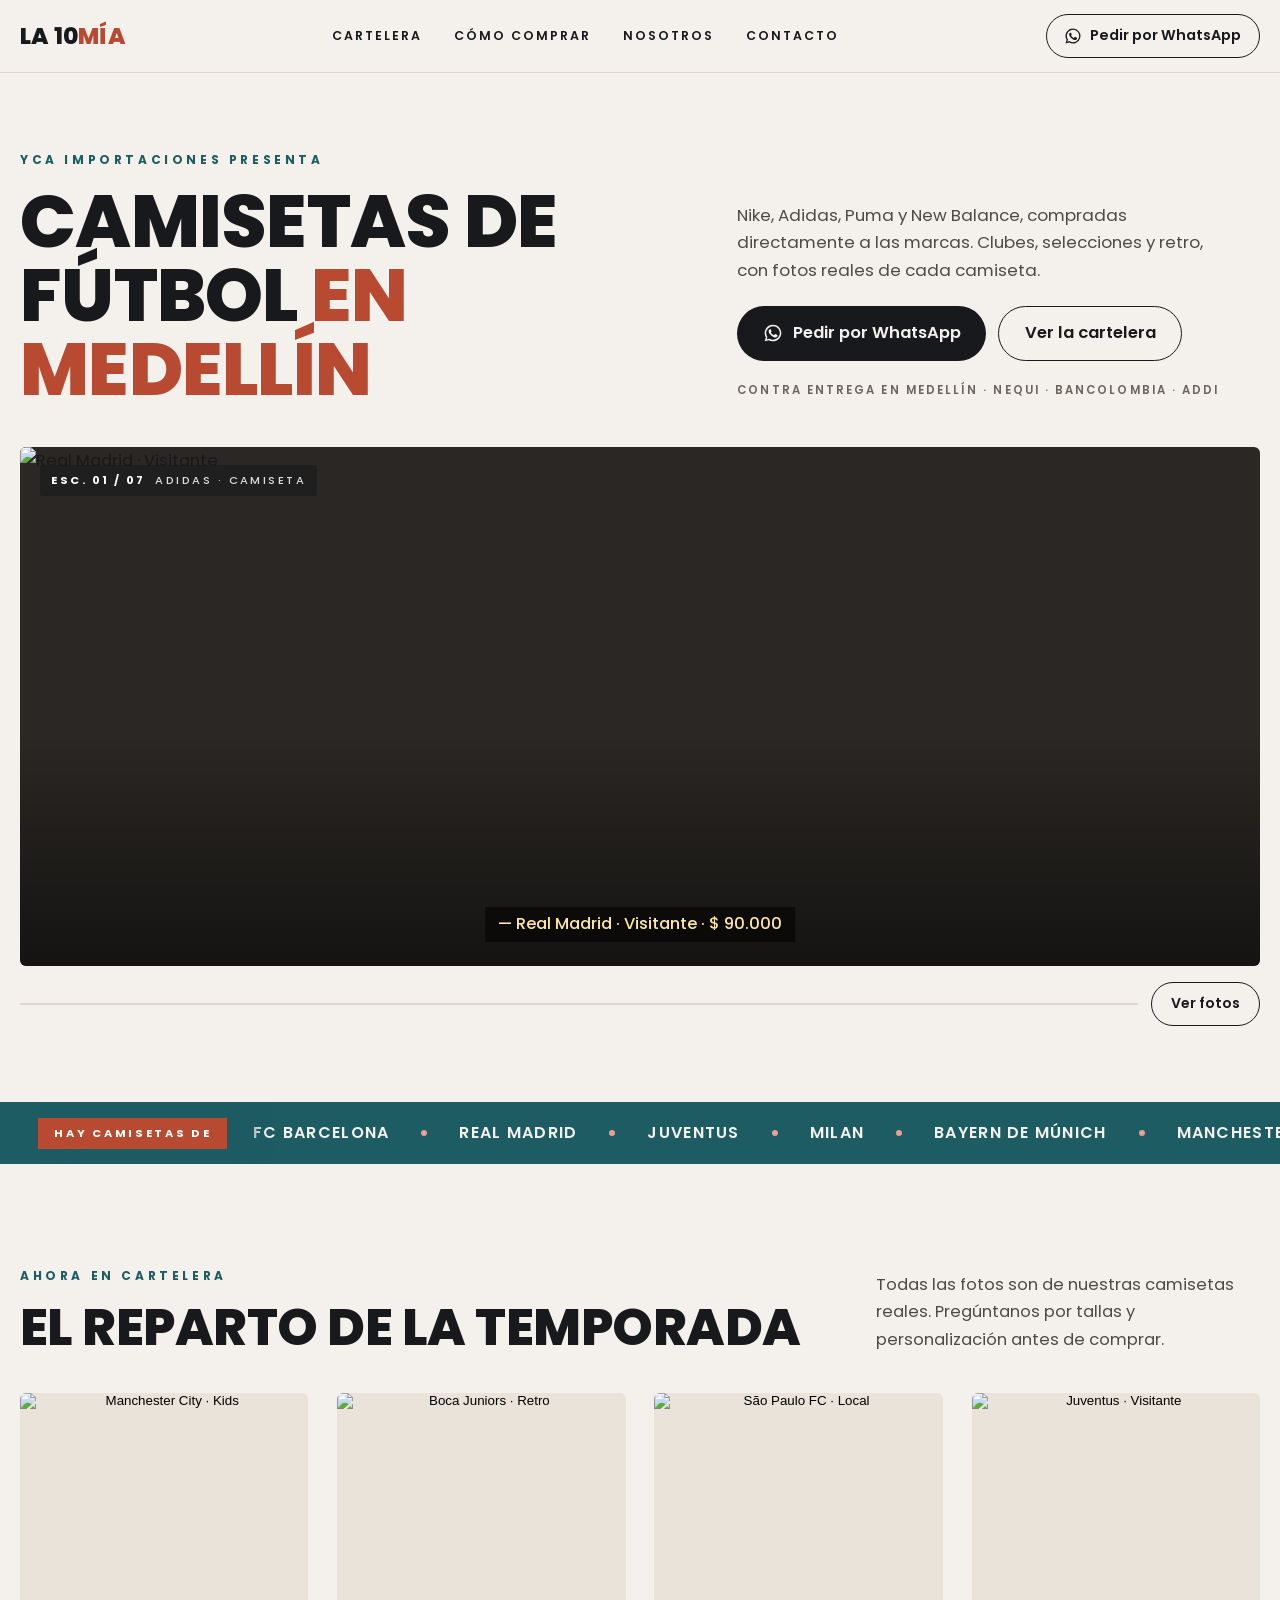
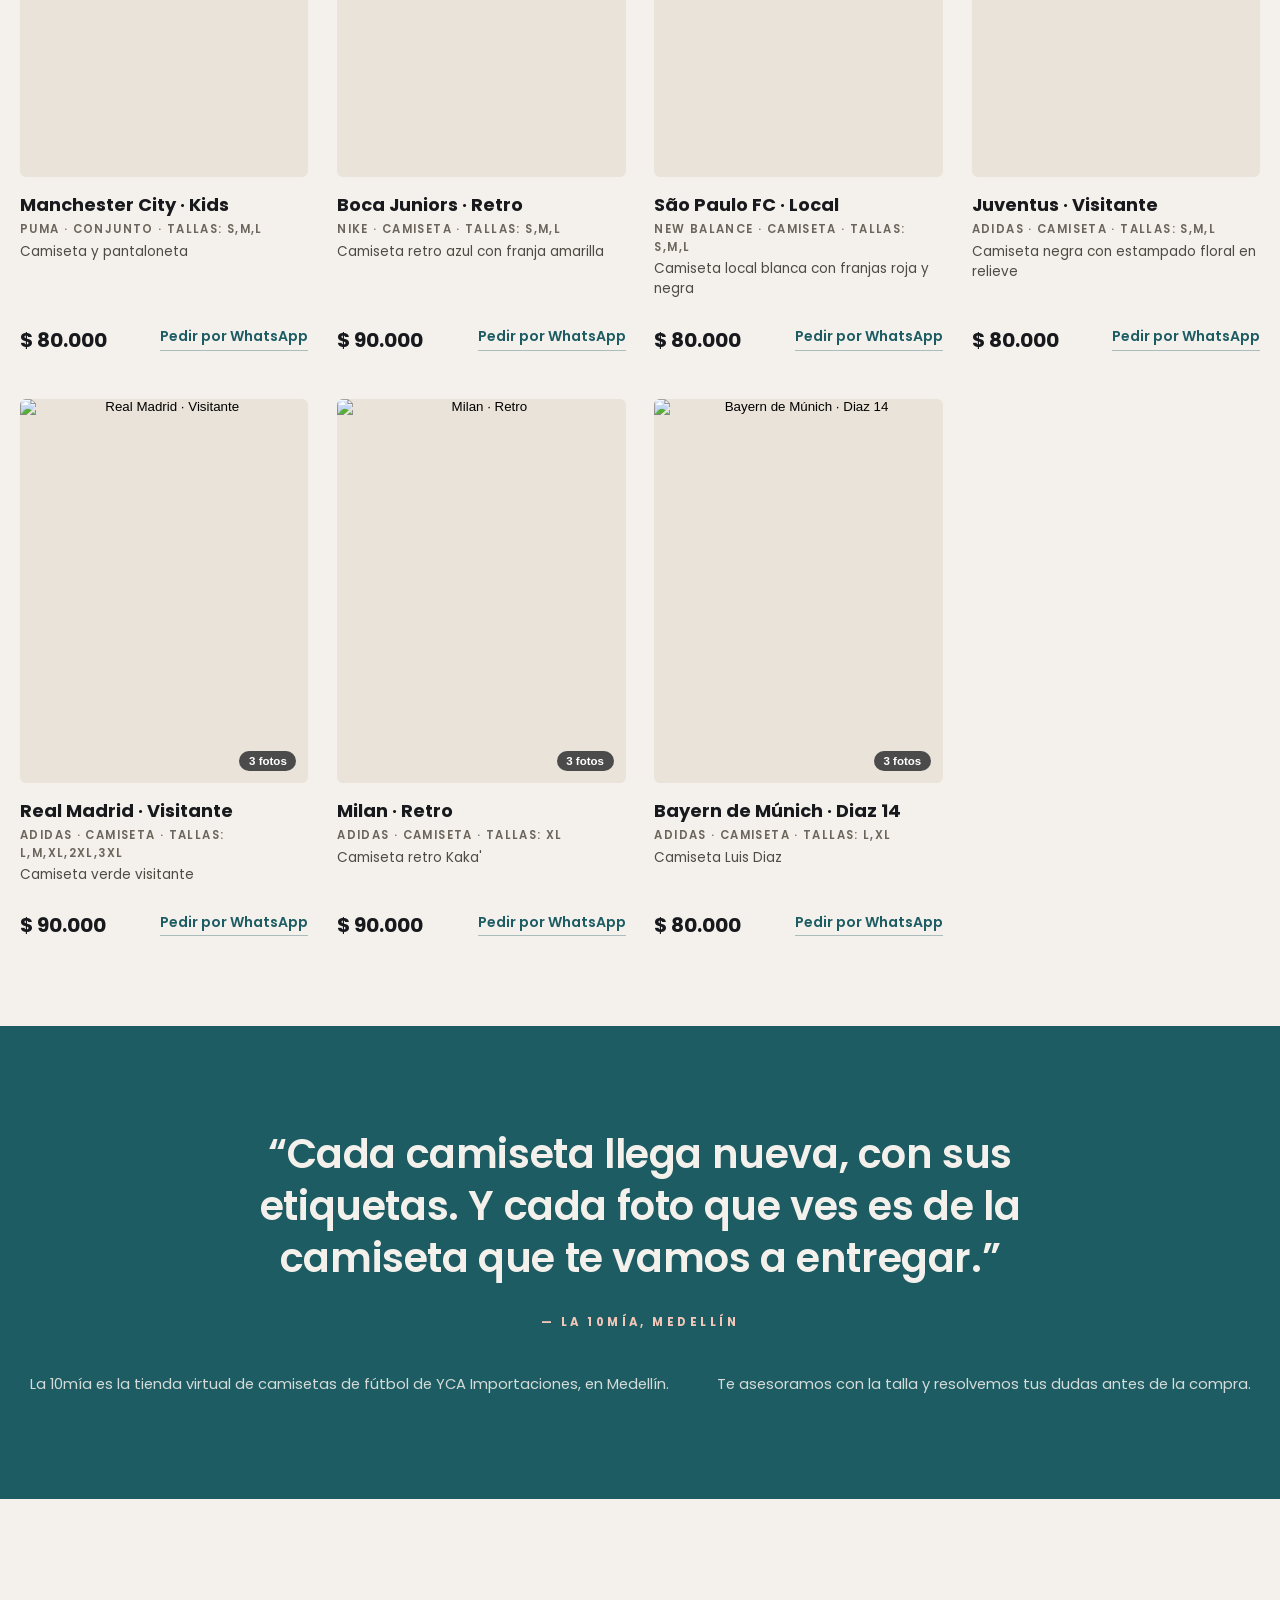
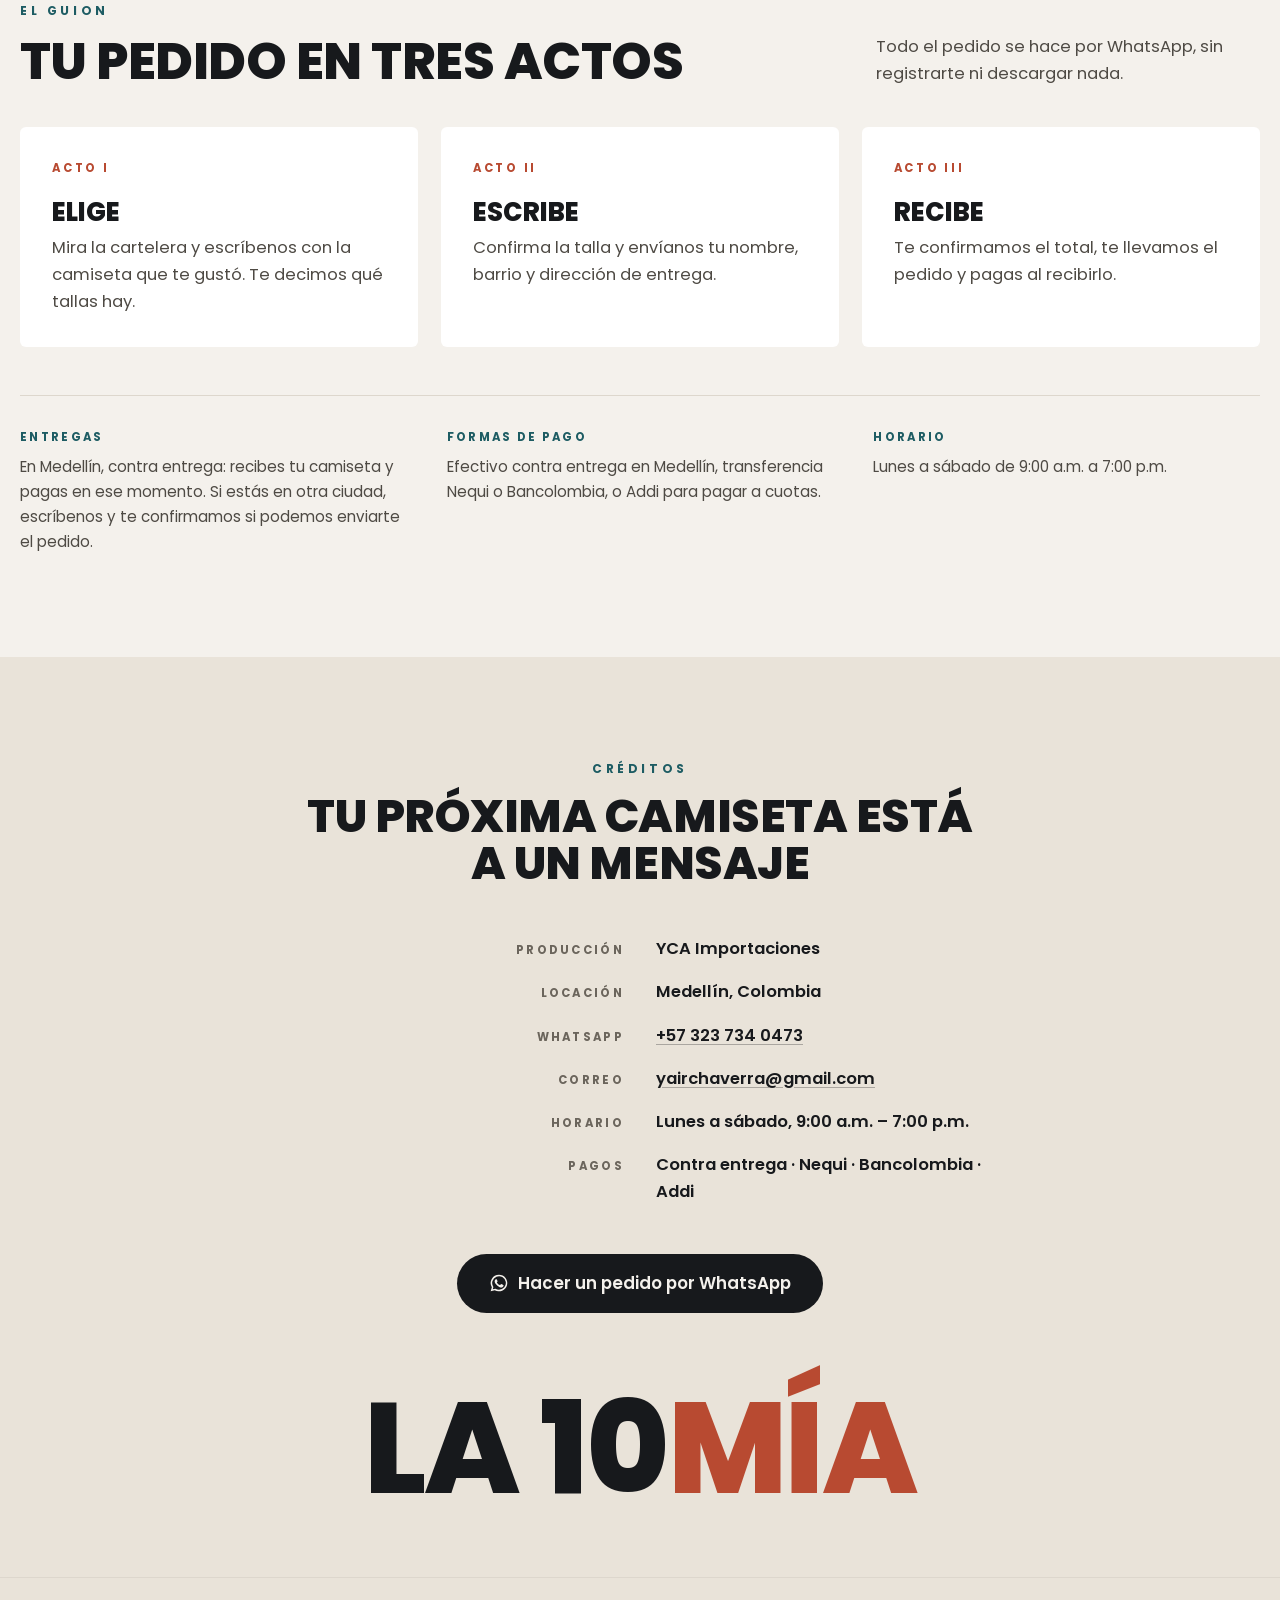
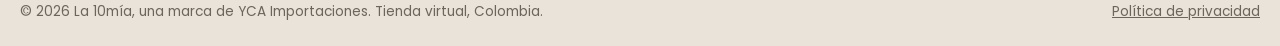
==== commit 6f116eae: "Diseño cineasta claro con Poppins" ====
--- a/index.html
+++ b/index.html
@@ -6,7 +6,7 @@
 <!-- EDITAR: completa [CORREO], [HORARIO] y [@USUARIO] -->
 <title>Camisetas de fútbol en Medellín | La 10mía</title>
 <meta name="description" content="Camisetas de fútbol Nike, Adidas, Puma y New Balance en Medellín. Pide por WhatsApp y paga contra entrega, con Nequi, Bancolombia o a cuotas con Addi.">
-<meta name="theme-color" content="#0E1528">
+<meta name="theme-color" content="#F4F1EC">
 <!-- Vista previa al compartir el enlace (WhatsApp, Facebook, etc.).
      Si cambias de dirección web, actualiza las dos URL que empiezan por https://yachagua.github.io -->
 <meta property="og:type" content="website">
@@ -79,73 +79,80 @@
 <link rel="preconnect" href="https://stla10miafotos.blob.core.windows.net">
 <link rel="preconnect" href="https://fonts.googleapis.com">
 <link rel="preconnect" href="https://fonts.gstatic.com" crossorigin>
-<link href="https://fonts.googleapis.com/css2?family=Big+Shoulders+Display:wght@700;900&family=Barlow:wght@400;500;600&display=swap" rel="stylesheet">
-<link rel="stylesheet" href="estilos.css?v=9">
+<link href="https://fonts.googleapis.com/css2?family=Poppins:wght@400;500;600;700;800&display=swap" rel="stylesheet">
+<link rel="stylesheet" href="estilos.css?v=12">
 </head>
 <body>
 
-<header>
+<header id="cabecera">
   <div class="envolver">
-    <a class="marca" href="#inicio">La 10mía</a>
+    <a class="marca" href="#inicio">La 10<span>mía</span></a>
     <nav aria-label="Secciones">
-      <a href="#catalogo">Catálogo</a>
+      <a href="#catalogo">Cartelera</a>
       <a href="#comprar">Cómo comprar</a>
       <a href="#nosotros">Nosotros</a>
       <a href="#contacto">Contacto</a>
     </nav>
+    <a class="cabecera-wa" href="https://wa.me/573237340473?text=Hola%2C%20quiero%20informaci%C3%B3n%20sobre%20las%20camisetas" aria-label="Pedir por WhatsApp"><svg viewBox="0 0 24 24" aria-hidden="true"><path d="M12 2a10 10 0 0 0-8.6 15.1L2 22l5-1.3A10 10 0 1 0 12 2Zm0 18.2a8.2 8.2 0 0 1-4.2-1.2l-.3-.2-3 .8.8-2.9-.2-.3A8.2 8.2 0 1 1 12 20.2Zm4.5-6.1c-.2-.1-1.5-.7-1.7-.8s-.4-.1-.6.1-.7.8-.8 1-.3.2-.5.1a6.7 6.7 0 0 1-3.3-2.9c-.3-.4.2-.4.7-1.3.1-.2 0-.3 0-.4l-.8-1.9c-.2-.5-.4-.4-.6-.4h-.5a1 1 0 0 0-.7.3 3 3 0 0 0-.9 2.2 5.1 5.1 0 0 0 1.1 2.7 11.6 11.6 0 0 0 4.4 3.9c1.6.7 2.3.8 3.1.6a2.7 2.7 0 0 0 1.8-1.3 2.2 2.2 0 0 0 .2-1.3c-.1-.1-.3-.2-.5-.3Z"/></svg><span>Pedir por WhatsApp</span></a>
   </div>
 </header>
 
 <main id="inicio">
-  <div class="portada">
-    <div class="envolver portada-grid">
-      <div class="portada-texto">
-        <p class="antetitulo">Camisetas de fútbol · Medellín</p>
-        <h1>Camisetas de fútbol</h1>
-        <p class="bajada">Vendemos camisetas y conjuntos de Nike, Adidas, Puma y New Balance, comprados directamente a las marcas. Somos una tienda virtual: pides por WhatsApp y en Medellín pagas contra entrega.</p>
-        <div class="acciones">
-          <a class="boton" href="https://wa.me/573237340473?text=Hola%2C%20quiero%20informaci%C3%B3n%20sobre%20las%20camisetas">
-            <svg viewBox="0 0 24 24" aria-hidden="true"><path d="M12 2a10 10 0 0 0-8.6 15.1L2 22l5-1.3A10 10 0 1 0 12 2Zm0 18.2a8.2 8.2 0 0 1-4.2-1.2l-.3-.2-3 .8.8-2.9-.2-.3A8.2 8.2 0 1 1 12 20.2Zm4.5-6.1c-.2-.1-1.5-.7-1.7-.8s-.4-.1-.6.1-.7.8-.8 1-.3.2-.5.1a6.7 6.7 0 0 1-3.3-2.9c-.3-.4.2-.4.7-1.3.1-.2 0-.3 0-.4l-.8-1.9c-.2-.5-.4-.4-.6-.4h-.5a1 1 0 0 0-.7.3 3 3 0 0 0-.9 2.2 5.1 5.1 0 0 0 1.1 2.7 11.6 11.6 0 0 0 4.4 3.9c1.6.7 2.3.8 3.1.6a2.7 2.7 0 0 0 1.8-1.3 2.2 2.2 0 0 0 .2-1.3c-.1-.1-.3-.2-.5-.3Z"/></svg>
-            Escríbenos por WhatsApp
-          </a>
-          <a class="boton-sec" href="#catalogo">Ver catálogo</a>
-        </div>
-        <ul class="garantias">
-          <li>Compradas directamente a las marcas</li>
-          <li>Contra entrega en Medellín</li>
-          <li>Paga a cuotas con Addi</li>
-        </ul>
-      </div>
-
-      <div class="escaparate">
-        <div class="halo" aria-hidden="true"></div>
+  <!-- PORTADA "CINEASTA": título arriba y la pantalla de cine debajo, con las camisetas rotando.
+       Las fotos salen de la pestaña "banner" de la hoja (carpeta banner/ en Azure);
+       si esa pestaña no está conectada, usa las camisetas destacadas del catálogo. -->
+  <section class="portada" id="portada" aria-labelledby="titulo-portada">
+    <div class="envolver">
+      <div class="portada-cabeza">
+        <div>
+          <p class="antetitulo">YCA Importaciones presenta</p>
+          <h1 id="titulo-portada">Camisetas de fútbol <span>en Medellín</span></h1>
+        </div>
+        <div class="portada-lado">
+          <p class="bajada">Nike, Adidas, Puma y New Balance, compradas directamente a las marcas. Clubes, selecciones y retro, con fotos reales de cada camiseta.</p>
+          <div class="acciones">
+            <a class="boton" href="https://wa.me/573237340473?text=Hola%2C%20quiero%20informaci%C3%B3n%20sobre%20las%20camisetas"><svg viewBox="0 0 24 24" aria-hidden="true"><path d="M12 2a10 10 0 0 0-8.6 15.1L2 22l5-1.3A10 10 0 1 0 12 2Zm0 18.2a8.2 8.2 0 0 1-4.2-1.2l-.3-.2-3 .8.8-2.9-.2-.3A8.2 8.2 0 1 1 12 20.2Zm4.5-6.1c-.2-.1-1.5-.7-1.7-.8s-.4-.1-.6.1-.7.8-.8 1-.3.2-.5.1a6.7 6.7 0 0 1-3.3-2.9c-.3-.4.2-.4.7-1.3.1-.2 0-.3 0-.4l-.8-1.9c-.2-.5-.4-.4-.6-.4h-.5a1 1 0 0 0-.7.3 3 3 0 0 0-.9 2.2 5.1 5.1 0 0 0 1.1 2.7 11.6 11.6 0 0 0 4.4 3.9c1.6.7 2.3.8 3.1.6a2.7 2.7 0 0 0 1.8-1.3 2.2 2.2 0 0 0 .2-1.3c-.1-.1-.3-.2-.5-.3Z"/></svg>Pedir por WhatsApp</a>
+            <a class="boton-sec" href="#catalogo">Ver la cartelera</a>
+          </div>
+          <p class="pagos">Contra entrega en Medellín · Nequi · Bancolombia · Addi</p>
+        </div>
+      </div>
+
+      <div class="pantalla" id="escaparate">
         <div class="marco" id="vitrina" role="region" aria-roledescription="carrusel" aria-label="Camisetas destacadas">
           <img class="capa activa" src="https://stla10miafotos.blob.core.windows.net/fotos/real-madridv3.jpg" alt="Real Madrid · Visitante" width="900" height="1200">
-          <img class="capa" src="https://stla10miafotos.blob.core.windows.net/fotos/real-madridv3.jpg" alt="" aria-hidden="true" width="900" height="1200">
-          <div class="barra-progreso" aria-hidden="true"><span id="progreso"></span></div>
-          <div class="rotulo">
-            <div class="rotulo-texto">
-              <p class="rotulo-contador" id="contador">01 / 07</p>
-              <p class="rotulo-nombre" id="leyenda">Real Madrid · Visitante</p>
-              <p class="rotulo-precio" id="rotulo-precio">$ 90.000</p>
-            </div>
-            <div class="rotulo-acciones">
-              <button class="rotulo-pausa" id="pausa" type="button" aria-label="Pausar las fotos" hidden>
-                <svg viewBox="0 0 24 24" aria-hidden="true"><path d="M7 5h3v14H7zM14 5h3v14h-3z"/></svg>
-              </button>
-              <button class="rotulo-ver" id="ver-actual" type="button">Ver fotos</button>
-            </div>
-          </div>
-        </div>
-      </div>
-    </div>
-  </div>
-
-  <!-- Estos productos son la versión fija de respaldo. Cuando conectes la hoja de Google Sheets (ver CATALOGO_URL al final), se reemplazan por los de la hoja. -->
-  <section class="catalogo" id="catalogo">
-    <div class="envolver">
-      <h2>Catálogo</h2>
-      <p class="intro">Todas las fotos son de nuestros productos reales. Pregúntanos por tallas disponibles y personalización antes de comprar.</p>
+        </div>
+        <p class="escena"><span id="contador">Esc. 01 / 07</span><span class="escena-info" id="placa-info">Adidas · Camiseta</span></p>
+        <p class="subtitulo" aria-live="polite">— <span id="leyenda">Real Madrid · Visitante</span><span id="rotulo-precio"> · $ 90.000</span></p>
+      </div>
+      <div class="pantalla-pie">
+        <div class="barra-progreso" aria-hidden="true"><span id="progreso"></span></div>
+        <button class="rotulo-ver" id="ver-actual" type="button">Ver fotos</button>
+        <button class="rotulo-pausa" id="pausa" type="button" aria-label="Pausar las fotos" hidden>
+          <svg viewBox="0 0 24 24" aria-hidden="true"><path d="M7 5h3v14H7zM14 5h3v14h-3z"/></svg>
+        </button>
+      </div>
+    </div>
+  </section>
+
+  <!-- FRANJA DE EQUIPOS: se llena sola con la columna "equipo" de la hoja. -->
+  <div class="alineacion" id="alineacion" aria-hidden="true">
+    <span class="alineacion-etiqueta">Hay camisetas de</span>
+    <div class="alineacion-ventana">
+      <div class="alineacion-cinta" id="alineacion-cinta"><span>FC Barcelona</span><span>Real Madrid</span><span>Juventus</span><span>Milan</span><span>Bayern de Múnich</span><span>Manchester City</span><span>Boca Juniors</span><span>São Paulo FC</span><span>Colombia</span><span>Argentina</span><span>FC Barcelona</span><span>Real Madrid</span><span>Juventus</span><span>Milan</span><span>Bayern de Múnich</span><span>Manchester City</span><span>Boca Juniors</span><span>São Paulo FC</span><span>Colombia</span><span>Argentina</span></div>
+    </div>
+  </div>
+
+  <!-- Estos productos son la versión fija de respaldo. Cuando la hoja de Google Sheets carga (ver CATALOGO_URL en app.js), se reemplazan por los de la hoja. -->
+  <section class="catalogo" id="catalogo" aria-labelledby="titulo-catalogo">
+    <div class="envolver">
+      <div class="seccion-cabeza">
+        <div>
+          <p class="antetitulo">Ahora en cartelera</p>
+          <h2 id="titulo-catalogo">El reparto de la temporada</h2>
+        </div>
+        <p class="intro">Todas las fotos son de nuestras camisetas reales. Pregúntanos por tallas y personalización antes de comprar.</p>
+      </div>
       <div class="buscador" id="buscador" hidden>
         <div class="buscador-fila">
           <label class="buscar">
@@ -233,43 +240,54 @@
     </div>
   </section>
 
-  <section id="comprar">
-    <div class="envolver">
-      <h2>Cómo comprar</h2>
-      <p class="intro">Todo el pedido se hace por WhatsApp, sin registrarte ni descargar nada.</p>
-      <ol class="pasos">
-        <li><strong>Elige tu camiseta</strong><span>Escríbenos con el producto que te gustó.</span></li>
-        <li><strong>Confirma la talla</strong><span>Te decimos qué tallas hay disponibles.</span></li>
-        <li><strong>Envía tus datos</strong><span>Nombre, barrio y dirección de entrega.</span></li>
-        <li><strong>Recibe y paga</strong><span>Te confirmamos el total y te llevamos el pedido.</span></li>
+  <section class="promesa" id="nosotros" aria-labelledby="titulo-nosotros">
+    <div class="envolver">
+      <h2 id="titulo-nosotros" class="visualmente-oculto">Nosotros</h2>
+      <p class="declaracion">“Cada camiseta llega nueva, con sus etiquetas. Y cada foto que ves es de la camiseta que te vamos a entregar.”</p>
+      <p class="firma">La 10mía, Medellín</p>
+      <div class="nosotros-pie">
+        <p>La 10mía es la tienda virtual de camisetas de fútbol de YCA Importaciones, en Medellín.</p>
+        <p>Te asesoramos con la talla y resolvemos tus dudas antes de la compra.</p>
+      </div>
+    </div>
+  </section>
+
+  <section class="guion" id="comprar" aria-labelledby="titulo-comprar">
+    <div class="envolver">
+      <div class="seccion-cabeza">
+        <div>
+          <p class="antetitulo">El guion</p>
+          <h2 id="titulo-comprar">Tu pedido en tres actos</h2>
+        </div>
+        <p class="intro">Todo el pedido se hace por WhatsApp, sin registrarte ni descargar nada.</p>
+      </div>
+      <ol class="actos">
+        <li><span class="acto">Acto I</span><strong>Elige</strong><span>Mira la cartelera y escríbenos con la camiseta que te gustó. Te decimos qué tallas hay.</span></li>
+        <li><span class="acto">Acto II</span><strong>Escribe</strong><span>Confirma la talla y envíanos tu nombre, barrio y dirección de entrega.</span></li>
+        <li><span class="acto">Acto III</span><strong>Recibe</strong><span>Te confirmamos el total, te llevamos el pedido y pagas al recibirlo.</span></li>
       </ol>
-      <!-- EDITAR: completa el horario -->
-      <div class="datos">
-        <div><h3>Entregas</h3><p>En Medellín hacemos entregas contra entrega: recibes tu camiseta y pagas en ese momento. Si estás en otra ciudad, escríbenos y te confirmamos si podemos enviarte el pedido.</p></div>
-        <div><h3>Formas de pago</h3><p>Efectivo contra entrega en Medellín, transferencia Nequi-Bancolombia, o Addi, para comprar ahora y pagar a cuotas.</p></div>
-        <div><h3>Horario de atención</h3><p>Lunes a sábado de 9:00 a.m. a 7:00 p.m.</p></div>
-      </div>
-    </div>
-  </section>
-
-  <section class="nosotros" id="nosotros">
-    <div class="envolver">
-      <h2>Nosotros</h2>
-      <p class="intro">La 10mía es la tienda virtual de camisetas de fútbol de YCA Importaciones.</p>
-      <p>Cada camiseta llega nueva, con sus etiquetas, y todas las fotos del catálogo son tomadas por nosotros a los productos que tenemos en tienda.</p>
-      <p>Te asesoramos con la talla y resolvemos tus dudas antes de la compra.</p>
-    </div>
-  </section>
-
-  <section class="contacto" id="contacto">
-    <div class="envolver">
-      <h2>Contacto</h2>
-      <dl>
-        <dt>WhatsApp</dt><dd><a href="https://wa.me/573237340473">+57 323 734 0473</a></dd>
-        <dt>Correo</dt><dd>yairchaverra@gmail.com</dd>
-        <dt>Entregas</dt><dd>Contra entrega en Medellín</dd>
+      <dl class="ficha">
+        <div><dt>Entregas</dt><dd>En Medellín, contra entrega: recibes tu camiseta y pagas en ese momento. Si estás en otra ciudad, escríbenos y te confirmamos si podemos enviarte el pedido.</dd></div>
+        <div><dt>Formas de pago</dt><dd>Efectivo contra entrega en Medellín, transferencia Nequi o Bancolombia, o Addi para pagar a cuotas.</dd></div>
+        <div><dt>Horario</dt><dd>Lunes a sábado de 9:00 a.m. a 7:00 p.m.</dd></div>
       </dl>
-      <a class="boton" href="https://wa.me/573237340473?text=Hola%2C%20quiero%20hacer%20un%20pedido">Hacer un pedido por WhatsApp</a>
+    </div>
+  </section>
+
+  <section class="creditos" id="contacto" aria-labelledby="titulo-contacto">
+    <div class="envolver">
+      <p class="antetitulo">Créditos</p>
+      <h2 id="titulo-contacto">Tu próxima camiseta está a un mensaje</h2>
+      <dl class="lista-creditos">
+        <div><dt>Producción</dt><dd>YCA Importaciones</dd></div>
+        <div><dt>Locación</dt><dd>Medellín, Colombia</dd></div>
+        <div><dt>WhatsApp</dt><dd><a href="https://wa.me/573237340473">+57 323 734 0473</a></dd></div>
+        <div><dt>Correo</dt><dd><a href="mailto:yairchaverra@gmail.com">yairchaverra@gmail.com</a></dd></div>
+        <div><dt>Horario</dt><dd>Lunes a sábado, 9:00 a.m. – 7:00 p.m.</dd></div>
+        <div><dt>Pagos</dt><dd>Contra entrega · Nequi · Bancolombia · Addi</dd></div>
+      </dl>
+      <a class="boton grande" href="https://wa.me/573237340473?text=Hola%2C%20quiero%20hacer%20un%20pedido"><svg viewBox="0 0 24 24" aria-hidden="true"><path d="M12 2a10 10 0 0 0-8.6 15.1L2 22l5-1.3A10 10 0 1 0 12 2Zm0 18.2a8.2 8.2 0 0 1-4.2-1.2l-.3-.2-3 .8.8-2.9-.2-.3A8.2 8.2 0 1 1 12 20.2Zm4.5-6.1c-.2-.1-1.5-.7-1.7-.8s-.4-.1-.6.1-.7.8-.8 1-.3.2-.5.1a6.7 6.7 0 0 1-3.3-2.9c-.3-.4.2-.4.7-1.3.1-.2 0-.3 0-.4l-.8-1.9c-.2-.5-.4-.4-.6-.4h-.5a1 1 0 0 0-.7.3 3 3 0 0 0-.9 2.2 5.1 5.1 0 0 0 1.1 2.7 11.6 11.6 0 0 0 4.4 3.9c1.6.7 2.3.8 3.1.6a2.7 2.7 0 0 0 1.8-1.3 2.2 2.2 0 0 0 .2-1.3c-.1-.1-.3-.2-.5-.3Z"/></svg>Hacer un pedido por WhatsApp</a>
+      <p class="marca-final" aria-hidden="true">La 10<span>mía</span></p>
     </div>
   </section>
 </main>
@@ -281,7 +299,6 @@
   </div>
 </footer>
 
-
 <dialog class="galeria" id="galeria" aria-labelledby="gal-titulo">
   <div class="gal-cabeza">
     <h3 id="gal-titulo"></h3>
@@ -302,7 +319,6 @@
 </dialog>
 
 <script src="https://cdnjs.cloudflare.com/ajax/libs/PapaParse/5.4.1/papaparse.min.js" defer></script>
-<script src="app.js?v=9" defer></script>
+<script src="app.js?v=12" defer></script>
 </body>
-
 </html>
--- a/estilos.css
+++ b/estilos.css
@@ -1,262 +1,296 @@
-/* Estilos de La 10mía */
+/* =====================================================================
+   La 10mía · Diseño "Cineasta claro"
+   Fondo cálido y claro, pantalla de cine en la portada, letra Poppins.
+   Colores de cine: azul petróleo y naranja teja.
+   ===================================================================== */
 :root{
-  --niebla:#E6E8EB; --papel:#F7F8F9; --tinta:#17213A; --gris:#5A6275;
-  --tarjeta:#F4C20D; --dorado:#C9A45C; --wa:#1E9E4F; --linea:#CBD0D8;
-}
+  --fondo:#F4F1EC;      /* fondo general */
+  --papel:#FFFFFF;      /* tarjetas */
+  --arena:#E9E3D9;      /* secciones alternas */
+  --linea:#DDD7CD;      /* bordes */
+  --tinta:#17191C;      /* texto principal y botones */
+  --gris:#4E4A44;       /* texto secundario */
+  --tenue:#6B655C;      /* texto terciario */
+  --petroleo:#1D5C63;   /* acento principal */
+  --petroleo-osc:#164A50;
+  --teja:#B84A31;       /* acento cálido: "en Medellín", descuentos */
+  --subtitulo:#FFE7A3;  /* subtítulos de la pantalla */
+  --cine:#111214;       /* fondo de la galería de fotos */
+  --texto:"Poppins",system-ui,-apple-system,"Segoe UI",sans-serif;
+}
+
 *{box-sizing:border-box;margin:0;padding:0}
-html{scroll-behavior:smooth}
-body{font-family:"Barlow",system-ui,sans-serif;font-size:17px;line-height:1.55;color:var(--tinta);background:var(--niebla)}
+html{scroll-behavior:smooth;background:var(--fondo)}
+body{font-family:var(--texto);font-size:16.5px;line-height:1.65;color:var(--tinta);background:var(--fondo);-webkit-font-smoothing:antialiased}
 img{max-width:100%;height:auto;display:block}
 a{color:inherit}
-a:focus-visible,button:focus-visible{outline:3px solid var(--tarjeta);outline-offset:3px}
-.envolver{width:min(1120px,100% - 2.5rem);margin-inline:auto}
-h1,h2,h3{font-family:"Big Shoulders Display",Impact,sans-serif;line-height:.95;letter-spacing:.01em}
-
-header{position:sticky;top:0;z-index:10;background:var(--tinta);color:var(--papel)}
-header .envolver{display:flex;align-items:center;justify-content:space-between;gap:1rem;padding:.8rem 0}
-.marca{font-family:"Big Shoulders Display",sans-serif;font-weight:900;font-size:1.5rem;text-decoration:none}
-nav{display:flex;gap:1.3rem;font-weight:500;font-size:.95rem}
-nav a{text-decoration:none;opacity:.85}
-nav a:hover{opacity:1;text-decoration:underline}
-
-
-.boton{display:inline-flex;align-items:center;gap:.6rem;background:var(--wa);color:#fff;font-weight:600;padding:.9rem 1.4rem;border-radius:999px;text-decoration:none}
-.boton:hover{background:#17853F}
-.boton svg{width:20px;height:20px;fill:currentColor}
-
-section{padding:4rem 0}
-section h2{font-size:clamp(2.4rem,5vw,3.4rem);font-weight:900;margin-bottom:.6rem}
-.intro{color:var(--gris);max-width:40rem;margin-bottom:2.2rem}
-
-.catalogo{background:var(--papel)}
-.rejilla{display:grid;grid-template-columns:repeat(auto-fill,minmax(250px,1fr));gap:2rem 1.5rem}
-.producto img{aspect-ratio:3/4;object-fit:cover;border-radius:6px;background:var(--niebla)}
-.producto h3{font-size:1.6rem;font-weight:700;margin:.9rem 0 .2rem}
-.producto .detalle{color:var(--gris);font-size:.95rem}
-.producto .fila{display:flex;justify-content:space-between;align-items:center;margin-top:.7rem;gap:.5rem}
-.precio{font-family:"Big Shoulders Display",sans-serif;font-weight:900;font-size:1.6rem}
-.pedir{white-space:nowrap;font-weight:600;font-size:.95rem;color:var(--wa)}
-
-.pasos{display:grid;grid-template-columns:repeat(4,1fr);gap:1.5rem;list-style:none;counter-reset:paso}
-.pasos li{counter-increment:paso;border-top:3px solid var(--tinta);padding-top:1rem}
-.pasos li::before{content:counter(paso);font-family:"Big Shoulders Display",sans-serif;font-weight:900;font-size:2.6rem;display:block;line-height:1;margin-bottom:.4rem}
-.pasos strong{display:block;margin-bottom:.2rem}
-.pasos span{color:var(--gris);font-size:.95rem}
-
-.datos{display:grid;grid-template-columns:repeat(3,1fr);gap:1.5rem;margin-top:2.5rem}
-.datos div{background:var(--papel);padding:1.3rem;border-radius:6px}
-.datos h3{font-size:1.4rem;margin-bottom:.4rem}
-.datos p{color:var(--gris);font-size:.95rem}
-
-.nosotros{background:var(--tinta);color:var(--papel)}
-.nosotros .intro{color:#C9CFDB}
-.nosotros p + p{margin-top:1rem}
-
-.contacto dl{display:grid;grid-template-columns:max-content 1fr;gap:.6rem 1.5rem;margin:1.5rem 0 2rem}
-.contacto dt{font-weight:600}
-.contacto dd{color:var(--gris)}
-
-footer{border-top:1px solid var(--linea);padding:1.5rem 0;font-size:.9rem;color:var(--gris)}
-footer .envolver{display:flex;justify-content:space-between;flex-wrap:wrap;gap:1rem}
-
-@media (max-width:820px){
-  nav{display:none}
-  .pasos{grid-template-columns:1fr 1fr}
-  .datos{grid-template-columns:1fr}
-}
-@media (prefers-reduced-motion:reduce){html{scroll-behavior:auto}}
-
-.ver-fotos{display:block;width:100%;padding:0;border:0;background:none;cursor:zoom-in;position:relative;border-radius:6px}
-.contador-fotos{position:absolute;right:10px;bottom:10px;background:rgba(23,33,58,.82);color:#fff;font-size:.8rem;font-weight:600;padding:.25rem .6rem;border-radius:999px}
-.galeria{width:100%;height:100%;max-width:100%;max-height:100%;margin:0;padding:0;border:0;background:#0C1120;color:#fff}
+a:focus-visible,button:focus-visible,select:focus-visible,input:focus-visible{outline:3px solid var(--petroleo);outline-offset:3px}
+.envolver{width:min(1240px,100% - 2.5rem);margin-inline:auto}
+h1,h2,h3{font-weight:800;line-height:1.02;letter-spacing:-.01em}
+section{scroll-margin-top:76px}
+.visualmente-oculto{position:absolute;width:1px;height:1px;overflow:hidden;clip:rect(0 0 0 0);white-space:nowrap}
+.antetitulo{font-size:.75rem;font-weight:700;letter-spacing:.3em;text-transform:uppercase;color:var(--petroleo);margin-bottom:.9rem}
+
+/* ---------- Botones ---------- */
+.boton{display:inline-flex;align-items:center;justify-content:center;gap:.6rem;min-height:52px;background:var(--tinta);color:var(--fondo);font-weight:600;padding:.8rem 1.6rem;border-radius:999px;text-decoration:none;transition:background .25s}
+.boton:hover{background:var(--petroleo)}
+.boton svg{width:20px;height:20px;fill:currentColor;flex:none}
+.boton.grande{font-size:1.05rem;min-height:58px;padding:1rem 2rem}
+.boton-sec{display:inline-flex;align-items:center;justify-content:center;min-height:52px;padding:.8rem 1.6rem;border-radius:999px;border:1.5px solid var(--tinta);font-weight:600;text-decoration:none;transition:color .25s,border-color .25s}
+.boton-sec:hover{color:var(--petroleo);border-color:var(--petroleo)}
+
+/* ---------- Encabezado ---------- */
+header{position:sticky;top:0;z-index:20;background:rgba(244,241,236,.92);backdrop-filter:blur(10px);-webkit-backdrop-filter:blur(10px);border-bottom:1px solid var(--linea);transition:box-shadow .25s}
+header.solido{box-shadow:0 10px 24px -18px rgba(23,25,28,.45)}
+header .envolver{display:flex;align-items:center;justify-content:space-between;gap:1.5rem;min-height:72px}
+.marca{font-weight:800;font-size:1.45rem;letter-spacing:.01em;text-decoration:none;text-transform:uppercase}
+.marca span{color:var(--teja)}
+nav{display:flex;gap:2rem}
+nav a{font-size:.78rem;font-weight:600;letter-spacing:.16em;text-transform:uppercase;text-decoration:none}
+nav a:hover{color:var(--petroleo)}
+.cabecera-wa{display:inline-flex;align-items:center;gap:.5rem;min-height:44px;padding:.45rem 1.1rem;border:1.5px solid var(--tinta);border-radius:999px;font-weight:600;font-size:.9rem;text-decoration:none;transition:color .25s,border-color .25s}
+.cabecera-wa:hover{color:var(--petroleo);border-color:var(--petroleo)}
+.cabecera-wa svg{width:18px;height:18px;fill:currentColor;flex:none}
+
+/* ---------- Portada: título y pantalla de cine ---------- */
+.portada{padding:clamp(2.5rem,6vw,5.5rem) 0 0}
+.portada-cabeza{display:grid;grid-template-columns:minmax(0,1.25fr) minmax(0,1fr);gap:1.5rem 4rem;align-items:end;margin-bottom:2.5rem}
+.portada h1{font-size:clamp(2.6rem,5.8vw,5.4rem);text-transform:uppercase;line-height:1}
+.portada h1 span{color:var(--teja)}
+.portada-lado{display:flex;flex-direction:column;gap:1.3rem;padding-bottom:.4rem}
+.bajada{color:var(--gris);font-size:1.05rem;max-width:30rem}
+.acciones{display:flex;gap:.75rem;flex-wrap:wrap}
+.pagos{font-size:.72rem;font-weight:600;letter-spacing:.18em;text-transform:uppercase;color:var(--tenue)}
+
+.pantalla{position:relative;overflow:hidden;aspect-ratio:2.39/1;min-height:330px;border-radius:6px;background:#2A2724}
+.marco{position:absolute;inset:0}
+.marco .capa{position:absolute;inset:0;width:100%;height:100%;object-fit:cover;object-position:center 32%;transition:opacity .55s ease}
+.marco .capa.kb{animation:kb var(--kb,6s) ease-out forwards}
+@keyframes kb{from{transform:scale(1.03)}to{transform:scale(1.11) translate(-1.5%,-2%)}}
+.pantalla::after{content:"";position:absolute;inset:auto 0 0 0;height:45%;pointer-events:none;background:linear-gradient(to top,rgba(0,0,0,.5),rgba(0,0,0,0))}
+.escena{position:absolute;top:18px;left:20px;z-index:2;display:flex;gap:.6rem;flex-wrap:wrap;align-items:center;margin:0;
+  font-size:.7rem;font-weight:700;letter-spacing:.22em;text-transform:uppercase;color:#fff;background:rgba(23,25,28,.6);padding:.4rem .7rem;border-radius:3px;transition:opacity .4s}
+.escena-info{font-weight:500;opacity:.85}
+.escena-info:empty{display:none}
+.subtitulo{position:absolute;left:50%;bottom:24px;transform:translateX(-50%);z-index:2;max-width:92%;margin:0;padding:.25rem .8rem;
+  background:rgba(0,0,0,.55);color:var(--subtitulo);font-size:1.02rem;font-weight:500;white-space:nowrap;overflow:hidden;text-overflow:ellipsis;transition:opacity .4s}
+.pantalla.apagado .capa,.pantalla.apagado .escena,.pantalla.apagado .subtitulo{opacity:0}
+
+.pantalla-pie{display:flex;align-items:center;gap:.8rem;margin-top:1rem}
+.barra-progreso{flex:1;height:2px;background:var(--linea);border-radius:2px;overflow:hidden}
+.barra-progreso span{display:block;height:100%;width:0;background:var(--petroleo)}
+.barra-progreso span.corriendo{animation:llenar var(--dur,4s) linear forwards}
+@keyframes llenar{from{width:0}to{width:100%}}
+.rotulo-ver{font:inherit;font-size:.88rem;font-weight:600;min-height:44px;padding:0 1.2rem;border-radius:999px;border:1.5px solid var(--tinta);background:transparent;color:var(--tinta);cursor:pointer;transition:background .25s,color .25s}
+.rotulo-ver:hover{background:var(--tinta);color:var(--fondo)}
+.rotulo-pausa{width:44px;height:44px;border-radius:50%;border:1.5px solid var(--linea);background:var(--papel);color:var(--tinta);cursor:pointer;display:grid;place-items:center}
+.rotulo-pausa[hidden]{display:none}
+.rotulo-pausa svg{width:18px;height:18px;fill:currentColor}
+
+/* ---------- Franja de equipos ---------- */
+.alineacion{margin-top:clamp(3rem,6vw,5rem);background:var(--petroleo);color:var(--fondo);display:flex;align-items:center;overflow:hidden;padding:.95rem 0}
+.alineacion[hidden]{display:none}
+.alineacion-etiqueta{flex:none;position:relative;z-index:1;background:var(--teja);color:#fff;font-size:.7rem;font-weight:700;letter-spacing:.24em;text-transform:uppercase;padding:.4rem 1rem;margin-left:clamp(1rem,3vw,2.5rem);box-shadow:24px 0 20px var(--petroleo)}
+.alineacion-ventana{flex:1;overflow:hidden;margin-left:1.6rem}
+.alineacion-cinta{display:flex;width:max-content;animation:desfile 120s linear infinite}
+.alineacion:hover .alineacion-cinta{animation-play-state:paused}
+.alineacion-cinta span{display:inline-flex;align-items:center;gap:2rem;padding-right:2rem;font-size:1rem;font-weight:600;letter-spacing:.08em;text-transform:uppercase;white-space:nowrap}
+.alineacion-cinta span::after{content:"";width:6px;height:6px;border-radius:50%;background:#E9A18F}
+@keyframes desfile{from{transform:translateX(0)}to{transform:translateX(-50%)}}
+
+/* ---------- Encabezados de sección ---------- */
+.seccion-cabeza{display:flex;justify-content:space-between;align-items:flex-end;gap:1.5rem 3rem;flex-wrap:wrap;margin-bottom:2.5rem}
+.seccion-cabeza h2{font-size:clamp(2rem,4vw,3.4rem);text-transform:uppercase}
+.intro{color:var(--gris);max-width:24rem}
+
+/* ---------- Catálogo ("cartelera") ---------- */
+.catalogo{padding:clamp(4.5rem,8vw,7rem) 0 clamp(4rem,7vw,6rem)}
+
+.buscador{position:sticky;top:var(--alto-header,72px);z-index:6;background:var(--fondo);
+  margin:0 calc(-1 * clamp(.5rem,2vw,1rem)) 1rem;padding:.9rem clamp(.5rem,2vw,1rem) .7rem;border-bottom:1px solid transparent;transition:border-color .2s,box-shadow .2s}
+.buscador[hidden]{display:none}
+.buscador.fijo{border-bottom-color:var(--linea);box-shadow:0 14px 22px -20px rgba(23,25,28,.5)}
+.buscador-fila{display:flex;gap:.7rem;align-items:center}
+.buscar{flex:1;display:flex;align-items:center;gap:.6rem;background:var(--papel);border:1.5px solid var(--linea);border-radius:999px;padding:.15rem 1.1rem}
+.buscar:focus-within{border-color:var(--petroleo)}
+.buscar svg{width:20px;height:20px;fill:var(--tenue);flex:none}
+.buscar input{border:0;outline:0;background:none;font:inherit;padding:.68rem 0;width:100%;color:var(--tinta)}
+.buscar input::placeholder{color:var(--tenue)}
+.ordenar select{font:inherit;font-size:.88rem;font-weight:600;color:var(--tinta);background-color:var(--papel);border:1.5px solid var(--linea);border-radius:999px;padding:.72rem 2.3rem .72rem 1.1rem;cursor:pointer;
+  appearance:none;background-image:url("data:image/svg+xml,%3Csvg xmlns='http://www.w3.org/2000/svg' viewBox='0 0 24 24'%3E%3Cpath d='M7 10l5 5 5-5z' fill='%234E4A44'/%3E%3C/svg%3E");background-repeat:no-repeat;background-position:right .75rem center;background-size:18px}
+
+.fila-filtros{position:relative;margin-top:.8rem}
+.fila-filtros + .fila-filtros{margin-top:.55rem}
+.fila-filtros[hidden]{display:none}
+.filtros{display:flex;gap:.5rem;flex-wrap:nowrap;overflow-x:auto;scrollbar-width:none;padding-bottom:.15rem;scroll-behavior:smooth}
+.filtros::-webkit-scrollbar{display:none}
+.filtro{flex:none;white-space:nowrap;font:inherit;font-size:.85rem;font-weight:600;min-height:40px;padding:.4rem 1rem;border-radius:999px;border:1.5px solid var(--linea);background:var(--papel);color:var(--gris);cursor:pointer;transition:color .2s,border-color .2s,background .2s}
+.filtro:hover{color:var(--tinta);border-color:var(--tinta)}
+.filtro[aria-pressed="true"]{background:var(--tinta);border-color:var(--tinta);color:var(--fondo)}
+.filtro.oferta[aria-pressed="false"]{border-color:rgba(184,74,49,.5);color:var(--teja)}
+.filtro.oferta[aria-pressed="true"]{background:var(--teja);border-color:var(--teja);color:#fff}
+.filtros.sub .filtro{font-size:.8rem;min-height:36px;padding:.3rem .85rem;background:transparent}
+.filtros.sub .filtro[aria-pressed="true"]{background:var(--petroleo);border-color:var(--petroleo);color:#fff}
+.fila-filtros::before,.fila-filtros::after{content:"";position:absolute;top:0;bottom:0;width:64px;pointer-events:none;z-index:1;opacity:0;transition:opacity .2s}
+.fila-filtros::before{left:0;background:linear-gradient(to right,var(--fondo) 35%,rgba(244,241,236,0))}
+.fila-filtros::after{right:0;background:linear-gradient(to left,var(--fondo) 35%,rgba(244,241,236,0))}
+.fila-filtros.hay-izq::before,.fila-filtros.hay-der::after{opacity:1}
+.flecha{position:absolute;top:50%;transform:translateY(-50%);z-index:2;width:34px;height:34px;border-radius:50%;
+  border:1.5px solid var(--linea);background:var(--papel);color:var(--tinta);font-size:1.4rem;line-height:1;cursor:pointer;display:grid;place-items:center;padding:0 0 3px}
+.flecha:hover{border-color:var(--tinta)}
+.flecha.izq{left:0}.flecha.der{right:0}
+.flecha[hidden]{display:none}
+@media (hover:none){.flecha{display:none!important}}
+
+.resultado{margin:.3rem 0 1.6rem;font-size:.85rem;color:var(--tenue)}
+
+.rejilla{display:grid;grid-template-columns:repeat(auto-fill,minmax(270px,1fr));gap:3rem 1.8rem}
+.producto{position:relative;display:flex;flex-direction:column}
+.rejilla.entrando .producto{opacity:0;transform:translateY(14px);animation:entrar .7s cubic-bezier(.2,.75,.2,1) forwards;animation-delay:calc(var(--i,0) * 55ms)}
+@keyframes entrar{to{opacity:1;transform:none}}
+.ver-fotos{display:block;width:100%;padding:0;border:0;background:var(--arena);cursor:zoom-in;position:relative;border-radius:6px;overflow:hidden}
+.ver-fotos img{aspect-ratio:3/4;width:100%;object-fit:cover;transition:transform .6s cubic-bezier(.2,.7,.2,1)}
+.ver-fotos:hover img{transform:scale(1.05)}
+.escena-tarjeta,.etiqueta-descuento,.contador-fotos{position:absolute;z-index:2}
+.escena-tarjeta{top:12px;left:12px;font-size:.66rem;font-weight:700;letter-spacing:.2em;background:rgba(244,241,236,.93);color:var(--tinta);padding:.3rem .55rem;border-radius:3px}
+.etiqueta-descuento{top:12px;right:12px;background:var(--teja);color:#fff;font-weight:700;font-size:.85rem;padding:.25rem .6rem;border-radius:3px}
+.contador-fotos{right:12px;bottom:12px;background:rgba(23,25,28,.75);color:#fff;font-size:.72rem;font-weight:600;padding:.25rem .6rem;border-radius:999px}
+
+.producto h3{font-size:1.12rem;font-weight:700;line-height:1.3;margin:1rem 0 .3rem;letter-spacing:0}
+.producto h3:hover{color:var(--petroleo)}
+.producto .detalle{color:var(--tenue);font-size:.72rem;font-weight:600;letter-spacing:.12em;text-transform:uppercase;line-height:1.5}
+.producto .detalle + .detalle{text-transform:none;letter-spacing:0;font-weight:400;font-size:.85rem;color:var(--gris);margin-top:.2rem}
+.producto .fila{display:flex;justify-content:space-between;align-items:flex-end;flex-wrap:wrap;gap:.4rem .6rem;margin-top:auto;padding-top:.8rem}
+.producto .detalle:last-of-type{margin-bottom:.8rem}
+.precio{font-weight:700;font-size:1.25rem;line-height:1.1}
+.precios{display:flex;flex-direction:column;line-height:1.1}
+.precio-antes{font-size:.8rem;color:var(--tenue);text-decoration:line-through}
+.precio.oferta{color:var(--teja)}
+.pedir{white-space:nowrap;font-weight:600;font-size:.88rem;color:var(--petroleo);text-decoration:none;border-bottom:1.5px solid rgba(29,92,99,.35);padding-bottom:1px}
+.pedir:hover{border-bottom-color:var(--petroleo)}
+.vacio{grid-column:1/-1;text-align:center;padding:3rem 1rem;color:var(--gris)}
+.vacio a{color:var(--petroleo);font-weight:600}
+
+.mas{text-align:center;margin-top:3.5rem}
+.mas[hidden]{display:none}
+.boton-mas{font:inherit;font-weight:600;min-height:52px;padding:0 2.2rem;border-radius:999px;border:1.5px solid var(--tinta);background:transparent;color:var(--tinta);cursor:pointer;transition:background .2s,color .2s}
+.boton-mas:hover{background:var(--tinta);color:var(--fondo)}
+.mas p{margin-top:.7rem;font-size:.85rem;color:var(--tenue)}
+
+/* ---------- Promesa (nosotros) ---------- */
+.promesa{background:var(--petroleo);color:var(--fondo);text-align:center;padding:clamp(4.5rem,8vw,7rem) 0}
+.declaracion{max-width:58rem;margin:0 auto;font-size:clamp(1.5rem,3.2vw,2.5rem);font-weight:600;line-height:1.3;letter-spacing:-.01em}
+.firma{margin-top:1.8rem;font-size:.72rem;font-weight:700;letter-spacing:.3em;text-transform:uppercase;color:#F2C6B8}
+.firma::before{content:"— "}
+.nosotros-pie{display:flex;justify-content:center;gap:1rem 3rem;flex-wrap:wrap;margin-top:2.5rem;font-size:.92rem;color:rgba(244,241,236,.85)}
+
+/* ---------- Guion: cómo comprar ---------- */
+.guion{padding:clamp(4.5rem,8vw,7rem) 0}
+.actos{list-style:none;display:grid;grid-template-columns:repeat(3,minmax(0,1fr));gap:1.4rem}
+.actos li{background:var(--papel);border-radius:6px;padding:2rem;display:flex;flex-direction:column;gap:.45rem}
+.acto{font-size:.72rem;font-weight:700;letter-spacing:.24em;text-transform:uppercase;color:var(--teja);margin-bottom:.8rem}
+.actos strong{font-size:1.6rem;font-weight:800;text-transform:uppercase;line-height:1.1}
+.actos li > span:last-child{color:var(--gris)}
+.ficha{display:grid;grid-template-columns:repeat(3,minmax(0,1fr));gap:1.4rem 2.5rem;margin-top:3rem;padding-top:2rem;border-top:1px solid var(--linea)}
+.ficha dt{font-size:.72rem;font-weight:700;letter-spacing:.2em;text-transform:uppercase;color:var(--petroleo);margin-bottom:.4rem}
+.ficha dd{color:var(--gris);font-size:.95rem}
+
+/* ---------- Créditos: contacto ---------- */
+.creditos{background:var(--arena);text-align:center;padding:clamp(4.5rem,8vw,7rem) 0 clamp(3rem,5vw,4rem)}
+.creditos h2{font-size:clamp(1.8rem,3.6vw,3rem);text-transform:uppercase;max-width:44rem;margin:0 auto 3rem}
+.lista-creditos{max-width:44rem;margin:0 auto 3rem;display:grid;gap:1rem}
+.lista-creditos div{display:grid;grid-template-columns:minmax(0,1fr) minmax(0,1fr);gap:2rem;align-items:baseline}
+.lista-creditos dt{text-align:right;font-size:.72rem;font-weight:700;letter-spacing:.2em;text-transform:uppercase;color:var(--tenue)}
+.lista-creditos dd{text-align:left;font-weight:600}
+.lista-creditos a{text-decoration-color:rgba(23,25,28,.3);text-underline-offset:3px}
+.lista-creditos a:hover{color:var(--petroleo)}
+.marca-final{margin-top:4.5rem;font-size:clamp(3rem,10vw,8rem);font-weight:800;line-height:1;text-transform:uppercase;letter-spacing:-.02em}
+.marca-final span{color:var(--teja)}
+
+footer{border-top:1px solid var(--linea);background:var(--arena);padding:1.4rem 0;font-size:.85rem;color:var(--tenue)}
+footer .envolver{display:flex;justify-content:space-between;gap:1rem;flex-wrap:wrap}
+footer a:hover{color:var(--petroleo)}
+
+/* ---------- Galería de fotos ---------- */
+.galeria{width:100%;height:100%;max-width:100%;max-height:100%;margin:0;padding:0;border:0;background:var(--cine);color:#F4F1EC}
 .galeria[open]{display:grid;grid-template-rows:auto 1fr auto}
-.galeria::backdrop{background:#0C1120}
-.gal-cabeza{display:flex;justify-content:space-between;align-items:center;gap:1rem;padding:.8rem 1.2rem}
-.gal-cabeza h3{font-size:1.5rem;font-weight:700}
-.gal-btn{border:1px solid rgba(255,255,255,.35);background:rgba(12,17,32,.7);color:#fff;width:44px;height:44px;border-radius:50%;font-size:1.6rem;line-height:1;cursor:pointer;flex:none}
-.gal-btn:hover{background:rgba(12,17,32,.9)}
+.galeria::backdrop{background:var(--cine)}
+.gal-cabeza{display:flex;justify-content:space-between;align-items:center;gap:1rem;padding:.9rem 1.2rem}
+.gal-cabeza h3{font-size:1.2rem;font-weight:700;letter-spacing:0}
+.gal-btn{border:1px solid rgba(244,241,236,.3);background:rgba(17,18,20,.7);color:#F4F1EC;width:44px;height:44px;border-radius:50%;font-size:1.6rem;line-height:1;cursor:pointer;flex:none}
+.gal-btn:hover{background:rgba(29,92,99,.9)}
 .gal-escena{position:relative;overflow:hidden;display:flex;align-items:center;justify-content:center;min-height:0}
 .gal-escena img{max-width:100%;max-height:100%;object-fit:contain;cursor:zoom-in;transition:transform .25s ease;user-select:none}
 .gal-escena img.zoom{transform:scale(2.2);cursor:zoom-out}
 .gal-escena .gal-btn{position:absolute;top:50%;transform:translateY(-50%);z-index:2}
 #gal-ant{left:12px} #gal-sig{right:12px}
-.gal-pie{display:flex;align-items:center;justify-content:space-between;gap:1rem;padding:.8rem 1.2rem;flex-wrap:wrap}
+.gal-pie{display:flex;align-items:center;justify-content:space-between;gap:1rem;padding:.9rem 1.2rem;flex-wrap:wrap}
+.gal-pie .boton{background:#F4F1EC;color:var(--tinta)}
+.gal-pie .boton:hover{background:#FFE7A3}
 .gal-miniaturas{display:flex;gap:.5rem;overflow-x:auto}
+.gal-miniaturas[hidden]{display:none}
 .gal-miniaturas button{padding:0;border:2px solid transparent;border-radius:4px;background:none;cursor:pointer;flex:none}
-.gal-miniaturas button[aria-current="true"]{border-color:var(--tarjeta)}
+.gal-miniaturas button[aria-current="true"]{border-color:#E9A18F}
 .gal-miniaturas img{width:52px;height:68px;object-fit:cover;border-radius:3px}
-.gal-ayuda{font-size:.85rem;color:#AEB6C6}
-@media (prefers-reduced-motion:reduce){.gal-escena img{transition:none}}
-
-/* Buscador y filtros */
-.visualmente-oculto{position:absolute;width:1px;height:1px;overflow:hidden;clip:rect(0 0 0 0);white-space:nowrap}
-.buscador{margin-bottom:2rem}
-.buscador[hidden]{display:none}
-.buscar{display:flex;align-items:center;gap:.6rem;background:#fff;border:1px solid var(--linea);border-radius:999px;padding:.2rem 1rem;max-width:520px}
-.buscar:focus-within{border-color:var(--tinta);outline:3px solid var(--tarjeta);outline-offset:2px}
-.buscar svg{width:20px;height:20px;fill:var(--gris);flex:none}
-.buscar input{border:0;outline:0;background:none;font:inherit;padding:.65rem 0;width:100%;color:var(--tinta)}
-.filtros{display:flex;flex-wrap:wrap;gap:.5rem;margin-top:1rem}
-.filtro{font:inherit;font-size:.9rem;font-weight:600;padding:.45rem .95rem;border-radius:999px;border:1px solid var(--linea);background:#fff;color:var(--tinta);cursor:pointer}
-.filtro:hover{border-color:var(--tinta)}
-.filtro[aria-pressed="true"]{background:var(--tinta);border-color:var(--tinta);color:#fff}
-.filtro.oferta[aria-pressed="false"]{border-color:#C8102E;color:#C8102E}
-.filtro.oferta[aria-pressed="true"]{background:#C8102E;border-color:#C8102E}
-.resultado{margin-top:.8rem;font-size:.9rem;color:var(--gris)}
-.vacio{grid-column:1/-1;text-align:center;padding:2.5rem 1rem;color:var(--gris)}
-.vacio a{color:var(--wa);font-weight:600}
-
-/* Descuentos */
-.precios{display:flex;flex-direction:column;line-height:1.05}
-.precio-antes{font-size:.95rem;color:var(--gris);text-decoration:line-through}
-.precio.oferta{color:#C8102E}
-.etiqueta-descuento{position:absolute;left:10px;top:10px;background:#C8102E;color:#fff;font-family:"Big Shoulders Display",sans-serif;font-weight:900;font-size:1.3rem;padding:.15rem .55rem;border-radius:4px}
-.producto .fila{flex-wrap:wrap;align-items:flex-end;row-gap:.4rem}
-
-/* ===== Efectos elegantes para las fotos ===== */
-.ver-fotos{
-  overflow:hidden;
-  border-radius:10px;
-  box-shadow:0 1px 2px rgba(23,33,58,.08),0 8px 24px -10px rgba(23,33,58,.35);
-  transition:transform .35s ease,box-shadow .35s ease;
-}
-.ver-fotos img{border-radius:0;transition:transform .6s cubic-bezier(.2,.7,.2,1)}
-/* Filo interior claro y degradado suave en la parte baja */
-.ver-fotos::after{
-  content:"";position:absolute;inset:0;border-radius:inherit;pointer-events:none;
-  box-shadow:inset 0 0 0 1px rgba(255,255,255,.35);
-  background:linear-gradient(to top,rgba(12,17,32,.28),transparent 35%);
-}
-.etiqueta-descuento,.contador-fotos{z-index:1}
-.ver-fotos:hover{transform:translateY(-4px);box-shadow:0 2px 4px rgba(23,33,58,.1),0 18px 36px -12px rgba(23,33,58,.45)}
-.ver-fotos:hover img{transform:scale(1.05)}
-.ver-fotos:focus-visible{outline:3px solid var(--tarjeta);outline-offset:4px}
-
-@media (prefers-reduced-motion:reduce){
-  .ver-fotos,.ver-fotos img{transition:none}
-  .ver-fotos:hover,.ver-fotos:hover img{transform:none}
-}
-
-/* ===== Portada: noche de estadio ===== */
-header{background:#0E1528;border-bottom:1px solid rgba(255,255,255,.06)}
-.portada{
-  position:relative;overflow:hidden;color:#fff;
-  padding:clamp(3rem,7vw,5.5rem) 0 clamp(3.5rem,7vw,6rem);
-  background:
-    radial-gradient(900px 520px at 78% 42%,rgba(46,68,120,.55),rgba(46,68,120,0) 65%),
-    linear-gradient(180deg,#0E1528 0%,#0A1020 100%);
-}
-/* Detalle de cancha: círculo central y línea media muy sutiles */
-.portada::before{content:"";position:absolute;width:760px;height:760px;right:-120px;top:50%;transform:translateY(-50%);
-  border:1px solid rgba(255,255,255,.05);border-radius:50%;pointer-events:none}
-.portada::after{content:"";position:absolute;top:0;bottom:0;right:260px;width:1px;background:rgba(255,255,255,.04);pointer-events:none}
-.portada-grid{position:relative;z-index:1;display:grid;grid-template-columns:1.05fr .95fr;gap:clamp(2rem,5vw,4.5rem);align-items:center}
-.antetitulo{display:flex;align-items:center;gap:.8rem;font-size:.8rem;font-weight:600;letter-spacing:.2em;text-transform:uppercase;color:var(--dorado)}
-.antetitulo::before{content:"";width:36px;height:1px;background:var(--dorado)}
-.portada h1{font-size:clamp(3.2rem,7.5vw,6.2rem);font-weight:900;color:#fff;margin:1rem 0 0}
-.bajada{max-width:33rem;margin:1.4rem 0 2.2rem;font-size:1.12rem;color:#B9C1D3}
-.acciones{display:flex;flex-wrap:wrap;gap:.8rem}
-.boton-sec{display:inline-flex;align-items:center;padding:.9rem 1.4rem;border-radius:999px;border:1px solid rgba(255,255,255,.3);color:#fff;font-weight:600;text-decoration:none;transition:background .2s,border-color .2s}
-.boton-sec:hover{background:rgba(255,255,255,.08);border-color:rgba(255,255,255,.6)}
-.garantias{list-style:none;display:flex;flex-wrap:wrap;gap:.7rem 1.6rem;margin-top:2.4rem;padding-top:1.5rem;border-top:1px solid rgba(255,255,255,.08);font-size:.92rem;color:#D5DAE5}
-.garantias li{display:flex;align-items:center;gap:.5rem}
-.garantias li::before{content:"";width:16px;height:16px;flex:none;border-radius:50%;
-  background:var(--dorado) url("data:image/svg+xml,%3Csvg xmlns='http://www.w3.org/2000/svg' viewBox='0 0 24 24'%3E%3Cpath d='M9.5 16.2 5.3 12l-1.4 1.4 5.6 5.6L20.1 8.4 18.7 7z' fill='%230E1528'/%3E%3C/svg%3E") center/12px no-repeat}
-
-.escaparate{position:relative;width:100%;max-width:450px;justify-self:end}
-.halo{position:absolute;inset:-14%;background:radial-gradient(circle at 50% 45%,rgba(201,164,92,.32),rgba(201,164,92,0) 62%);filter:blur(24px);pointer-events:none}
-.marco{position:relative;aspect-ratio:3/4;border-radius:16px;overflow:hidden;background:#111827;
-  box-shadow:0 0 0 1px rgba(255,255,255,.1),0 50px 90px -35px rgba(0,0,0,.85)}
-.marco::after{content:"";position:absolute;inset:0;pointer-events:none;z-index:1;
-  background:linear-gradient(to top,rgba(8,12,24,.9) 0%,rgba(8,12,24,.35) 28%,rgba(8,12,24,0) 50%),linear-gradient(to bottom,rgba(8,12,24,.35),rgba(8,12,24,0) 18%)}
-.marco .capa{position:absolute;inset:0;width:100%;height:100%;object-fit:cover;opacity:0;transition:opacity .9s ease;will-change:opacity,transform}
-.marco .capa.activa{opacity:1}
-.marco .capa.kb{animation:acercar var(--kb,4s) ease-out forwards}
-@keyframes acercar{from{transform:scale(1)}to{transform:scale(1.08)}}
-.barra-progreso{position:absolute;top:16px;left:16px;right:16px;height:2px;border-radius:2px;background:rgba(255,255,255,.22);z-index:2;overflow:hidden}
-.barra-progreso span{display:block;height:100%;width:100%;background:#fff;transform-origin:left;transform:scaleX(0)}
-.barra-progreso span.corriendo{animation:progreso var(--dur,3s) linear forwards}
-@keyframes progreso{to{transform:scaleX(1)}}
-.marco.pausado .capa.kb,.marco.pausado .barra-progreso span{animation-play-state:paused}
-.rotulo{position:absolute;left:0;right:0;bottom:0;z-index:2;display:flex;justify-content:space-between;align-items:flex-end;gap:1rem;padding:1.3rem 1.3rem 1.2rem}
-.rotulo-texto p{margin:0}
-.rotulo-contador{font-size:.75rem;font-weight:600;letter-spacing:.2em;color:var(--dorado)}
-.rotulo-nombre{font-family:"Big Shoulders Display",Impact,sans-serif;font-weight:700;font-size:1.65rem;line-height:1.05;color:#fff;margin-top:.3rem!important}
-.rotulo-precio{font-size:.95rem;color:#DDE2EC;margin-top:.25rem!important}
-.rotulo-acciones{display:flex;gap:.5rem;flex:none}
-.rotulo-pausa{width:40px;height:40px;border-radius:50%;border:1px solid rgba(255,255,255,.3);background:rgba(255,255,255,.1);color:#fff;display:grid;place-items:center;cursor:pointer;backdrop-filter:blur(6px)}
-.rotulo-pausa[hidden]{display:none}
-.rotulo-pausa svg{width:16px;height:16px;fill:currentColor}
-.rotulo-ver{height:40px;padding:0 1rem;border-radius:999px;border:0;background:#fff;color:var(--tinta);font:inherit;font-size:.88rem;font-weight:600;cursor:pointer}
-.rotulo-ver:hover{background:#E9ECF2}
-.portada a:focus-visible,.portada button:focus-visible{outline:3px solid var(--dorado);outline-offset:3px}
-
-@media (max-width:820px){
-  .portada-grid{grid-template-columns:1fr}
-  .escaparate{justify-self:center;max-width:380px}
-  .portada::before{width:520px;height:520px;right:-240px;top:70%}
-  .portada::after{display:none}
-}
-@media (prefers-reduced-motion:reduce){
-  .marco .capa{transition:none}
-  .marco .capa.kb,.barra-progreso span.corriendo{animation:none}
-}
-
-/* ===== Catálogo grande: continentes, orden, "ver más" y 2 columnas en celular ===== */
-.buscador{position:sticky;top:var(--alto-header,60px);z-index:5;background:var(--papel);
-  margin:0 calc(-1 * clamp(.5rem,2vw,1rem)) 1rem;padding:.9rem clamp(.5rem,2vw,1rem) .7rem;border-bottom:1px solid transparent;transition:border-color .2s,box-shadow .2s}
-.buscador.fijo{border-bottom-color:var(--linea);box-shadow:0 10px 20px -18px rgba(23,33,58,.5)}
-.buscador-fila{display:flex;gap:.7rem;align-items:center}
-.buscador-fila .buscar{flex:1;max-width:none}
-.ordenar select{font:inherit;font-size:.92rem;font-weight:600;color:var(--tinta);background:#fff;border:1px solid var(--linea);border-radius:999px;padding:.72rem 2.2rem .72rem 1rem;cursor:pointer;
-  appearance:none;background-image:url("data:image/svg+xml,%3Csvg xmlns='http://www.w3.org/2000/svg' viewBox='0 0 24 24'%3E%3Cpath d='M7 10l5 5 5-5z' fill='%235A6275'/%3E%3C/svg%3E");background-repeat:no-repeat;background-position:right .7rem center;background-size:18px}
-.ordenar select:focus-visible{outline:3px solid var(--tarjeta);outline-offset:2px}
-.filtros{flex-wrap:nowrap;overflow-x:auto;scrollbar-width:none;margin-top:.8rem;padding-bottom:.15rem}
-.filtros::-webkit-scrollbar{display:none}
-.filtro{flex:none;white-space:nowrap}
-.filtros.sub{margin-top:.55rem}
-.filtros.sub .filtro{font-size:.85rem;padding:.35rem .85rem;background:transparent}
-.filtros.sub .filtro[aria-pressed="true"]{background:var(--dorado);border-color:var(--dorado);color:var(--tinta)}
-.filtros.sub[hidden]{display:none}
-.resultado{margin:.2rem 0 1.4rem}
-.mas{text-align:center;margin-top:2.5rem}
-.mas[hidden]{display:none}
-.boton-mas{font:inherit;font-weight:600;padding:.9rem 2rem;border-radius:999px;border:1px solid var(--tinta);background:transparent;color:var(--tinta);cursor:pointer}
-.boton-mas:hover{background:var(--tinta);color:#fff}
-.mas p{margin-top:.7rem;font-size:.88rem;color:var(--gris)}
-
-@media (max-width:560px){
+.gal-ayuda{font-size:.8rem;color:#A9A398;margin-top:.3rem}
+.gal-btn[hidden]{display:none}
+
+/* ---------- Tableta ---------- */
+@media (max-width:960px){
+  nav{display:none}
+  .portada-cabeza{grid-template-columns:1fr;gap:1.4rem}
+  .actos{grid-template-columns:1fr}
+  .ficha{grid-template-columns:1fr}
+}
+
+/* ---------- Celular ---------- */
+@media (max-width:600px){
+  body{font-size:16px}
+  .envolver{width:calc(100% - 2rem)}
+  header .envolver{min-height:64px}
+  .marca{font-size:1.25rem}
+  .cabecera-wa span{display:none}
+  .cabecera-wa{padding:.5rem;width:44px;justify-content:center}
+  .portada{padding-top:2rem}
+  .portada h1{font-size:clamp(2.2rem,10.5vw,3rem)}
+  .acciones{flex-direction:column}
+  .acciones .boton,.acciones .boton-sec{width:100%}
+  .pagos{letter-spacing:.12em;line-height:1.7}
+  .pantalla{aspect-ratio:auto;height:min(118vw,480px);min-height:0}
+  .subtitulo{font-size:.88rem;bottom:16px;white-space:normal;text-align:center;width:max-content}
+  .escena{top:12px;left:12px;font-size:.62rem}
+  .alineacion-etiqueta{font-size:.62rem;padding:.35rem .7rem}
+  .alineacion-cinta span{font-size:.85rem;gap:1.4rem;padding-right:1.4rem}
+  .alineacion-ventana{margin-left:1rem}
+  .seccion-cabeza{margin-bottom:1.8rem}
   .buscador{padding-top:.7rem}
   .buscador-fila{gap:.5rem}
   .buscar{padding:.1rem .8rem}
   .buscar input{padding:.6rem 0;font-size:.95rem}
-  .ordenar select{max-width:9.6rem;font-size:.8rem;padding:.7rem 1.7rem .7rem .8rem;background-position:right .45rem center}
-  .filtros{margin-top:.6rem}
-  .rejilla{grid-template-columns:1fr 1fr;gap:1.4rem .8rem}
-  .producto h3{font-size:1.15rem;margin-top:.6rem}
-  .producto .detalle{font-size:.8rem}
+  .ordenar select{max-width:9.6rem;font-size:.78rem;padding:.7rem 1.7rem .7rem .8rem;background-position:right .45rem center}
+  .rejilla{grid-template-columns:1fr 1fr;gap:2rem .8rem}
+  .producto h3{font-size:.95rem;margin-top:.7rem}
+  .producto .detalle{font-size:.62rem;letter-spacing:.08em}
   .producto .detalle + .detalle{display:none}
-  .precio{font-size:1.25rem}
-  .precio-antes{font-size:.8rem}
-  .pedir{font-size:.85rem}
+  .precio{font-size:1.05rem}
+  .precio-antes{font-size:.72rem}
+  .pedir{font-size:.82rem}
   .solo-ancho{display:none}
-  .etiqueta-descuento{font-size:1rem;left:6px;top:6px}
-  .contador-fotos{font-size:.7rem;right:6px;bottom:6px}
-}
-
-/* ===== Filas de filtros deslizables con flechas ===== */
-.fila-filtros{position:relative;margin-top:.8rem}
-.fila-filtros + .fila-filtros{margin-top:.55rem}
-.fila-filtros[hidden]{display:none}
-.fila-filtros .filtros{margin-top:0;scroll-behavior:smooth}
-.fila-filtros::before,.fila-filtros::after{content:"";position:absolute;top:0;bottom:0;width:64px;pointer-events:none;z-index:1;opacity:0;transition:opacity .2s}
-.fila-filtros::before{left:0;background:linear-gradient(to right,var(--papel) 35%,rgba(247,248,249,0))}
-.fila-filtros::after{right:0;background:linear-gradient(to left,var(--papel) 35%,rgba(247,248,249,0))}
-.fila-filtros.hay-izq::before,.fila-filtros.hay-der::after{opacity:1}
-.flecha{position:absolute;top:50%;transform:translateY(-50%);z-index:2;width:34px;height:34px;border-radius:50%;
-  border:1px solid var(--linea);background:#fff;color:var(--tinta);font-size:1.4rem;line-height:1;cursor:pointer;
-  display:grid;place-items:center;padding:0 0 3px;box-shadow:0 2px 10px rgba(23,33,58,.15)}
-.flecha:hover{border-color:var(--tinta)}
-.flecha.izq{left:0}.flecha.der{right:0}
-.flecha[hidden]{display:none}
-@media (hover:none){.flecha{display:none!important}}
+  .escena-tarjeta{display:none}
+  .etiqueta-descuento{font-size:.75rem;top:8px;right:8px}
+  .contador-fotos{font-size:.66rem;right:8px;bottom:8px}
+  .actos li{padding:1.5rem}
+  .lista-creditos div{grid-template-columns:1fr;gap:.15rem}
+  .lista-creditos dt,.lista-creditos dd{text-align:center}
+  .creditos .boton.grande{width:100%;font-size:.98rem;padding:1rem 1.2rem}
+}
+
+/* Respeta a quien prefiere menos movimiento */
+@media (prefers-reduced-motion:reduce){
+  html{scroll-behavior:auto}
+  .marco .capa.kb,.barra-progreso span.corriendo,.alineacion-cinta{animation:none}
+  .marco .capa,.escena,.subtitulo{transition:none}
+  .rejilla.entrando .producto{animation:none;opacity:1;transform:none}
+  .ver-fotos img,.gal-escena img{transition:none}
+  .ver-fotos:hover img{transform:none}
+}
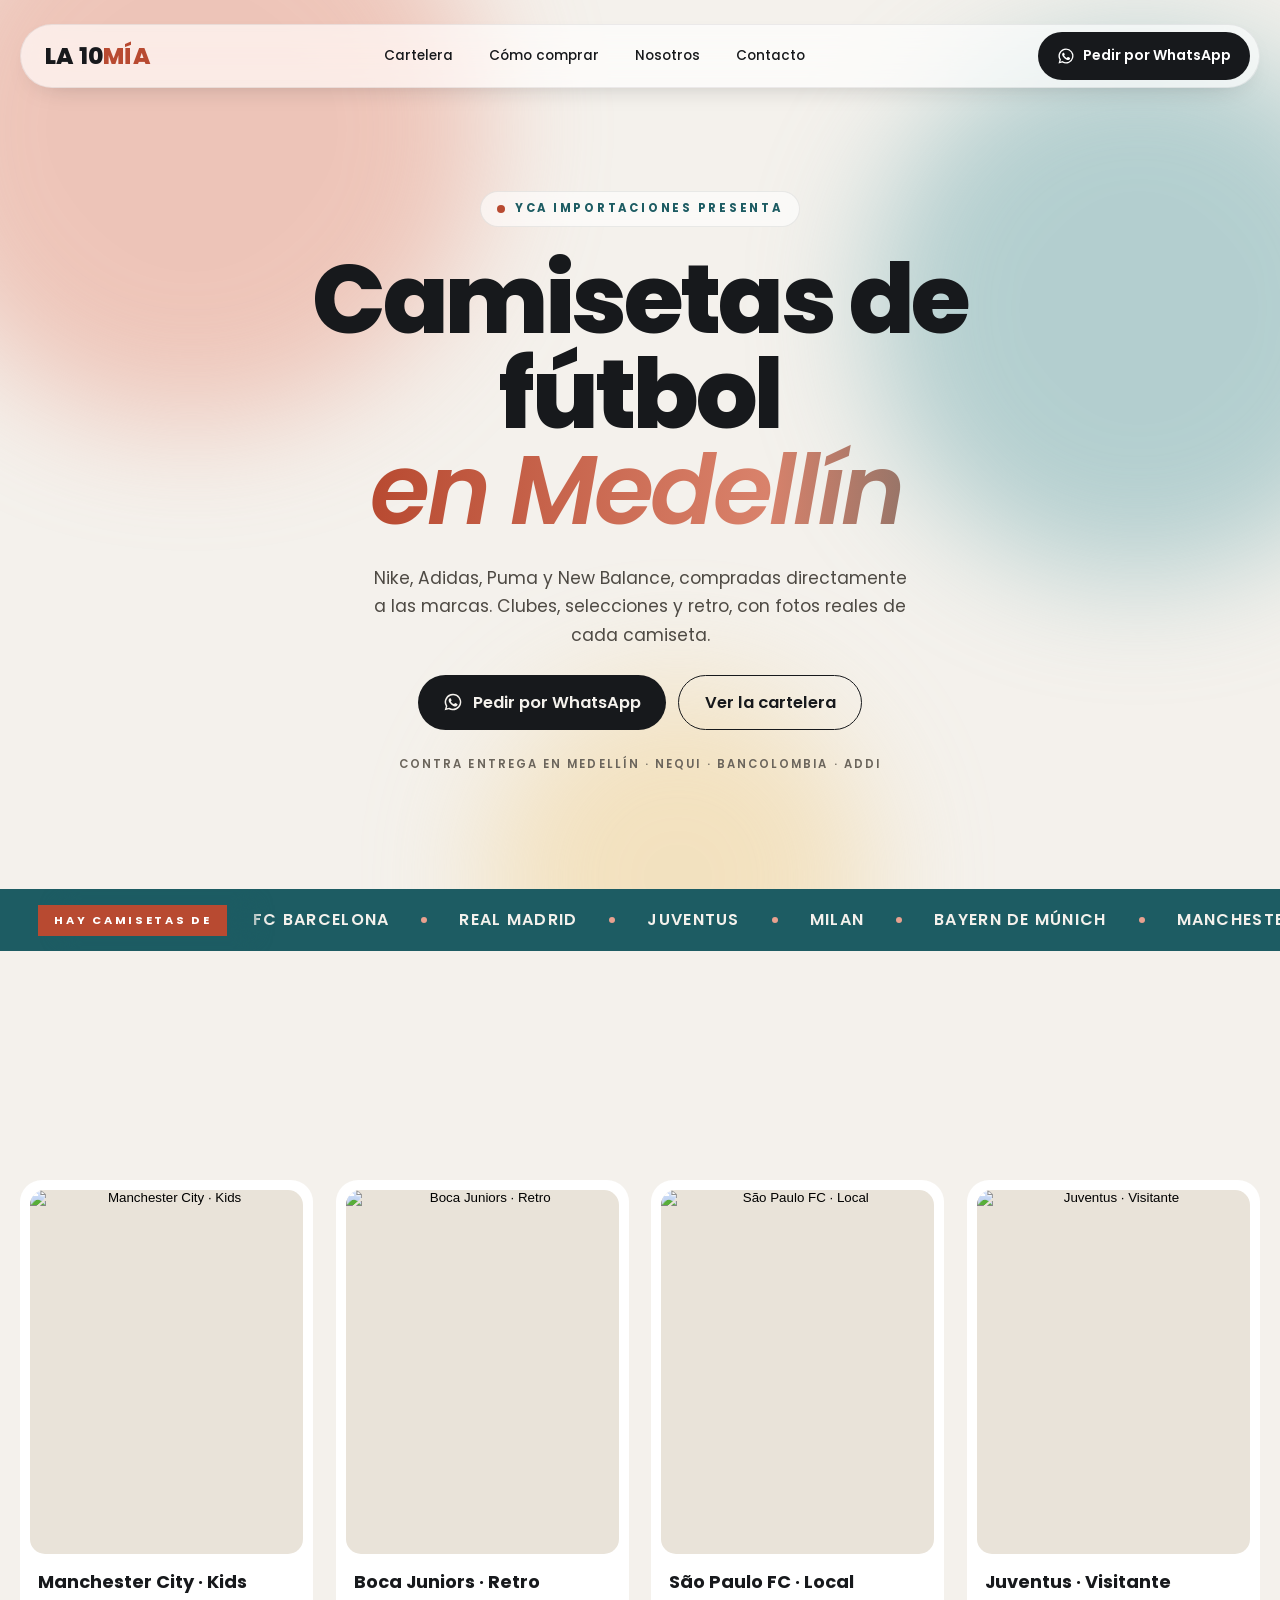
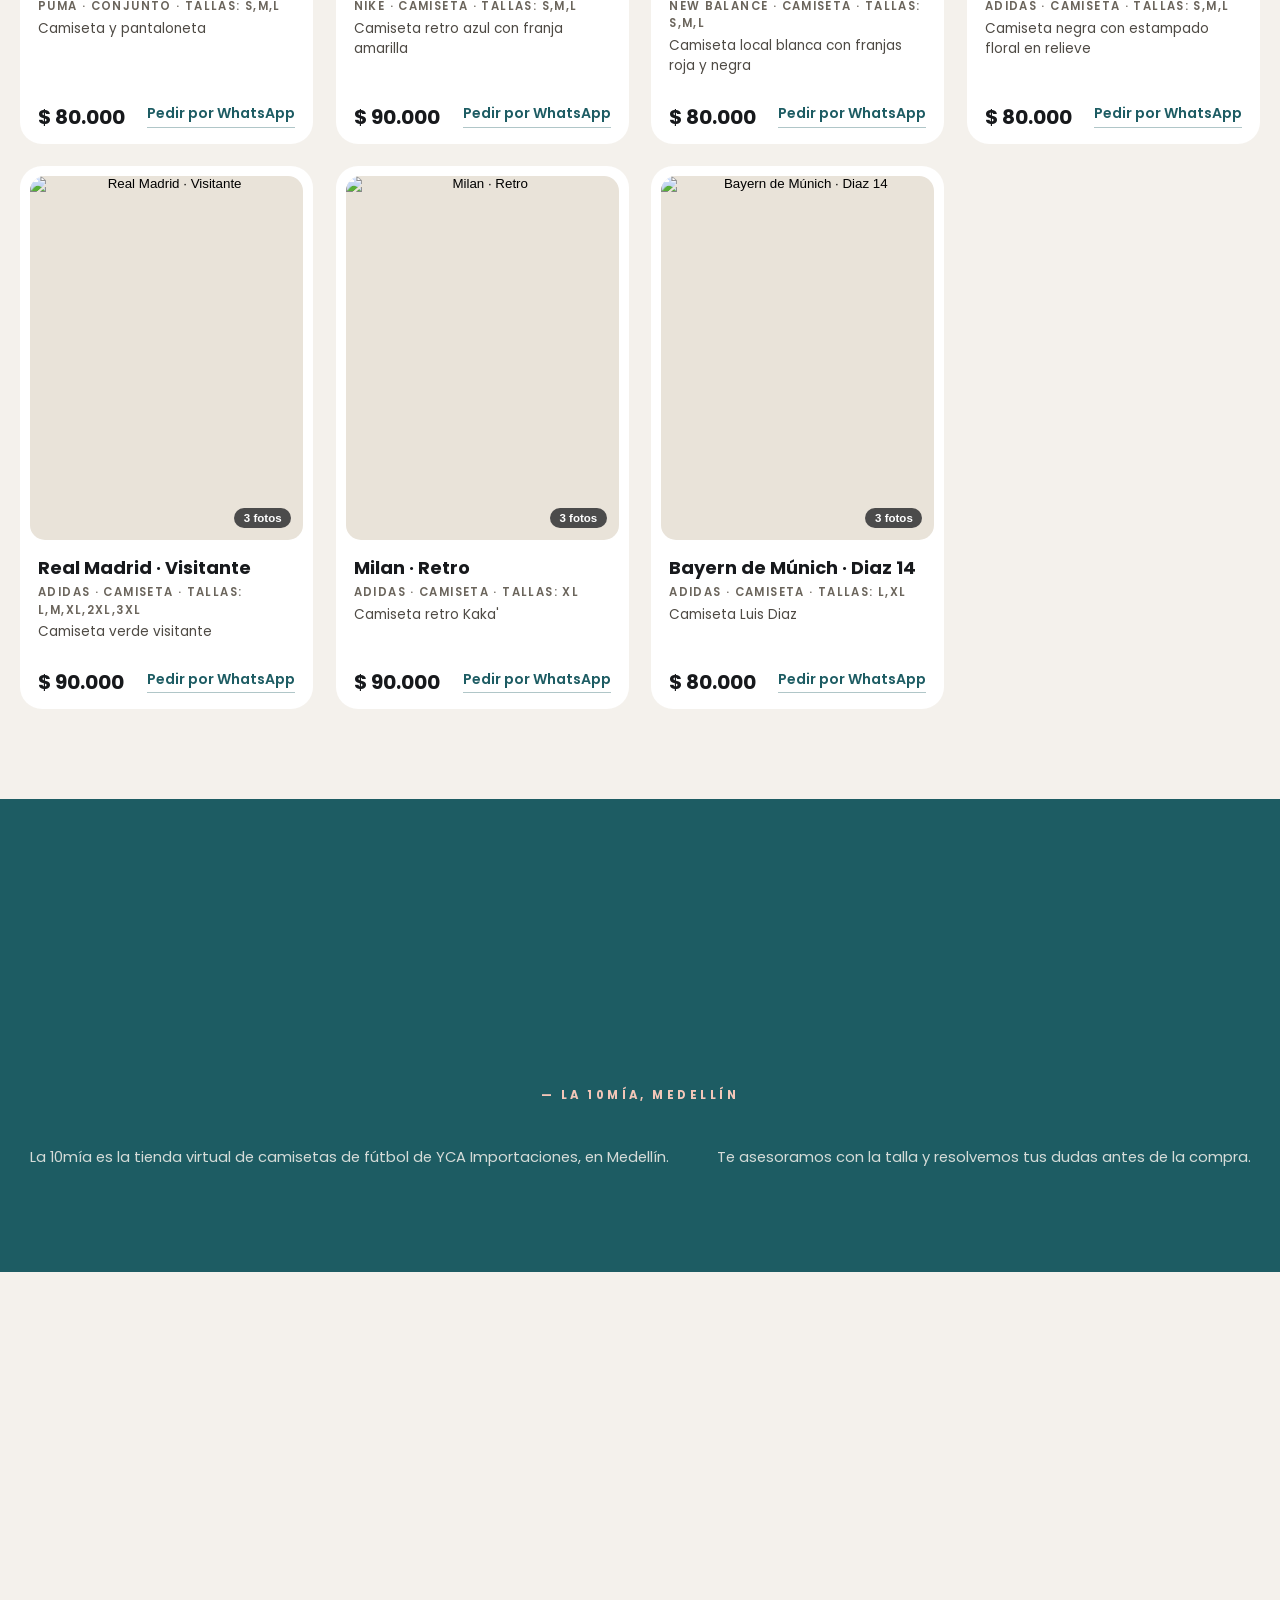
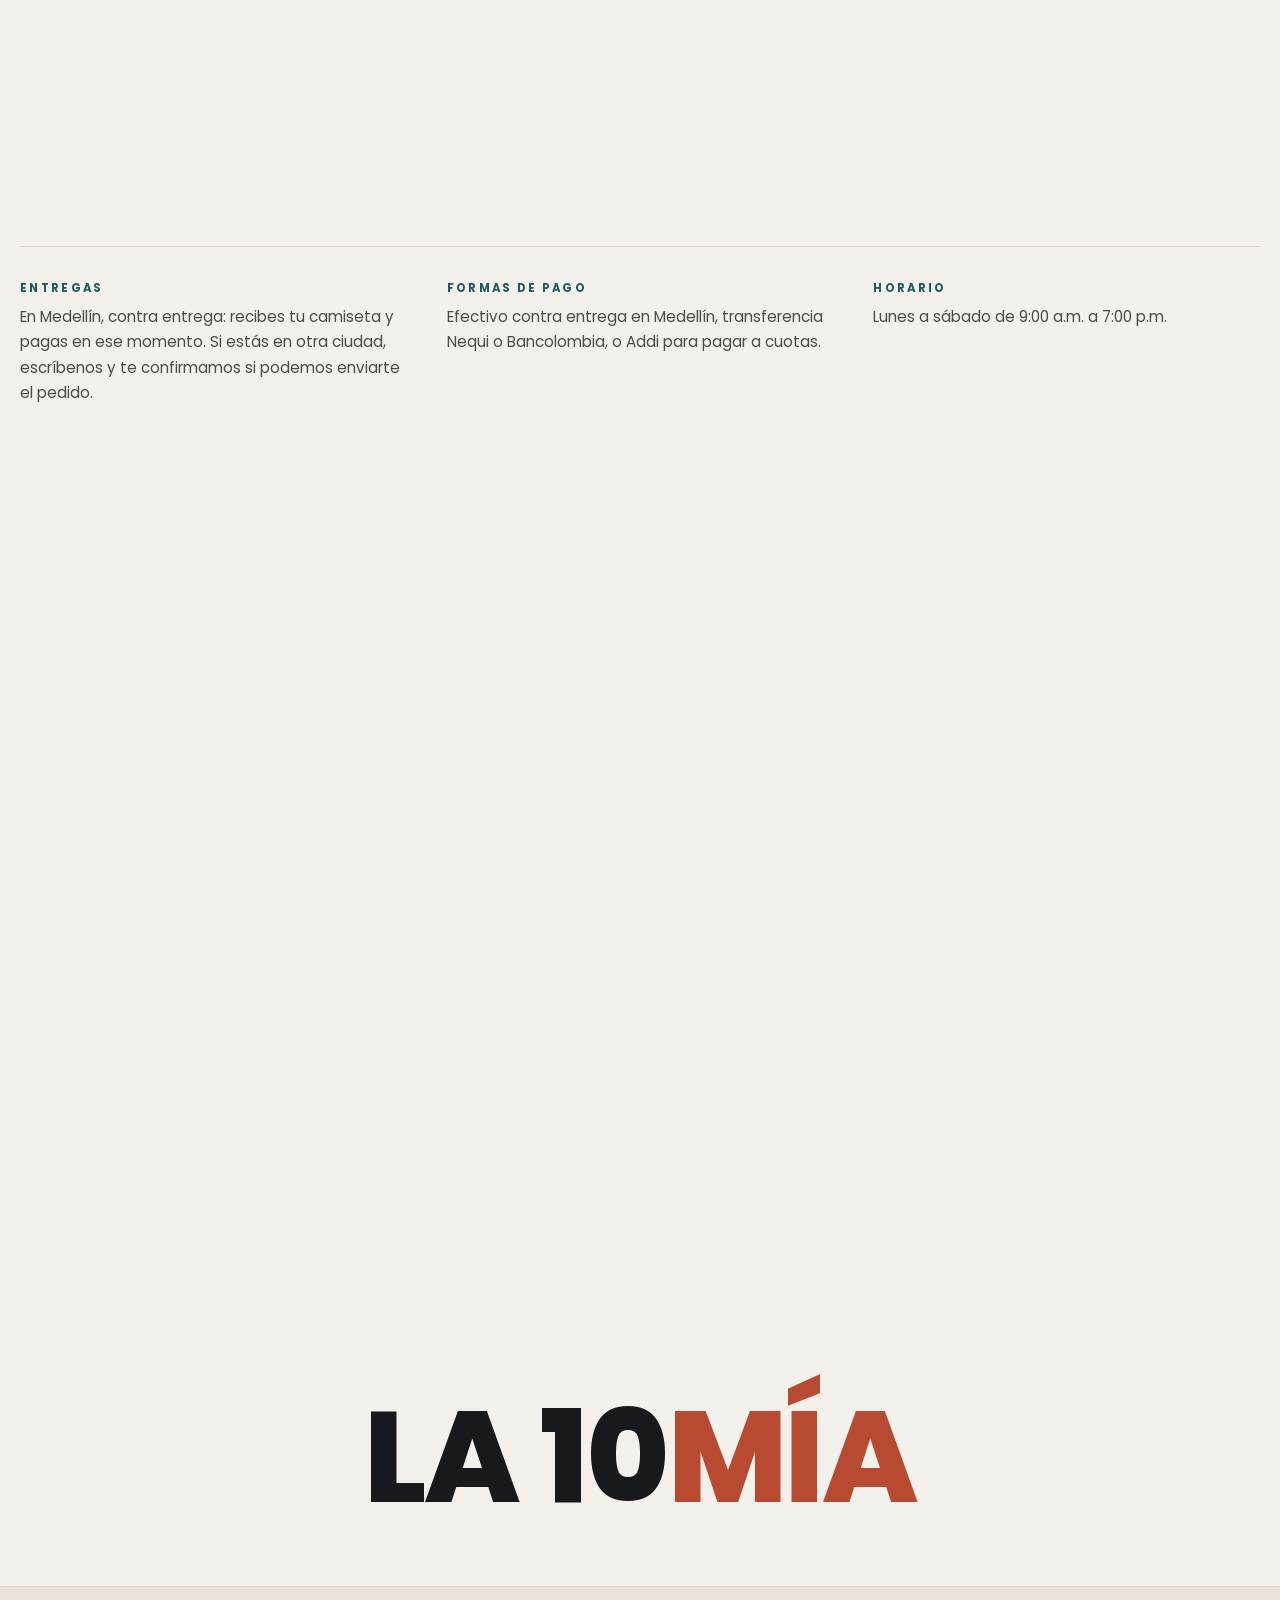
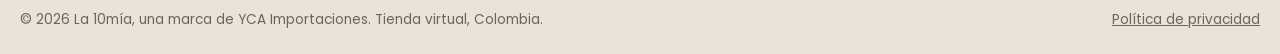
==== commit 21c267a7: "Portada sin banner con movimiento moderno" ====
--- a/index.html
+++ b/index.html
@@ -77,10 +77,11 @@
 <meta property="og:locale" content="es_CO">
 <meta name="twitter:card" content="summary_large_image">
 <link rel="preconnect" href="https://stla10miafotos.blob.core.windows.net">
+<script>document.documentElement.classList.add("js")</script>
 <link rel="preconnect" href="https://fonts.googleapis.com">
 <link rel="preconnect" href="https://fonts.gstatic.com" crossorigin>
-<link href="https://fonts.googleapis.com/css2?family=Poppins:wght@400;500;600;700;800&display=swap" rel="stylesheet">
-<link rel="stylesheet" href="estilos.css?v=12">
+<link href="https://fonts.googleapis.com/css2?family=Poppins:ital,wght@0,400;0,500;0,600;0,700;0,800;1,500;1,600&display=swap" rel="stylesheet">
+<link rel="stylesheet" href="estilos.css?v=13">
 </head>
 <body>
 
@@ -98,40 +99,18 @@
 </header>
 
 <main id="inicio">
-  <!-- PORTADA "CINEASTA": título arriba y la pantalla de cine debajo, con las camisetas rotando.
-       Las fotos salen de la pestaña "banner" de la hoja (carpeta banner/ en Azure);
-       si esa pestaña no está conectada, usa las camisetas destacadas del catálogo. -->
+  <!-- PORTADA: sin fotos, con fondo de color en movimiento y el título entrando como en un tráiler. -->
   <section class="portada" id="portada" aria-labelledby="titulo-portada">
-    <div class="envolver">
-      <div class="portada-cabeza">
-        <div>
-          <p class="antetitulo">YCA Importaciones presenta</p>
-          <h1 id="titulo-portada">Camisetas de fútbol <span>en Medellín</span></h1>
-        </div>
-        <div class="portada-lado">
-          <p class="bajada">Nike, Adidas, Puma y New Balance, compradas directamente a las marcas. Clubes, selecciones y retro, con fotos reales de cada camiseta.</p>
-          <div class="acciones">
-            <a class="boton" href="https://wa.me/573237340473?text=Hola%2C%20quiero%20informaci%C3%B3n%20sobre%20las%20camisetas"><svg viewBox="0 0 24 24" aria-hidden="true"><path d="M12 2a10 10 0 0 0-8.6 15.1L2 22l5-1.3A10 10 0 1 0 12 2Zm0 18.2a8.2 8.2 0 0 1-4.2-1.2l-.3-.2-3 .8.8-2.9-.2-.3A8.2 8.2 0 1 1 12 20.2Zm4.5-6.1c-.2-.1-1.5-.7-1.7-.8s-.4-.1-.6.1-.7.8-.8 1-.3.2-.5.1a6.7 6.7 0 0 1-3.3-2.9c-.3-.4.2-.4.7-1.3.1-.2 0-.3 0-.4l-.8-1.9c-.2-.5-.4-.4-.6-.4h-.5a1 1 0 0 0-.7.3 3 3 0 0 0-.9 2.2 5.1 5.1 0 0 0 1.1 2.7 11.6 11.6 0 0 0 4.4 3.9c1.6.7 2.3.8 3.1.6a2.7 2.7 0 0 0 1.8-1.3 2.2 2.2 0 0 0 .2-1.3c-.1-.1-.3-.2-.5-.3Z"/></svg>Pedir por WhatsApp</a>
-            <a class="boton-sec" href="#catalogo">Ver la cartelera</a>
-          </div>
-          <p class="pagos">Contra entrega en Medellín · Nequi · Bancolombia · Addi</p>
-        </div>
-      </div>
-
-      <div class="pantalla" id="escaparate">
-        <div class="marco" id="vitrina" role="region" aria-roledescription="carrusel" aria-label="Camisetas destacadas">
-          <img class="capa activa" src="https://stla10miafotos.blob.core.windows.net/fotos/real-madridv3.jpg" alt="Real Madrid · Visitante" width="900" height="1200">
-        </div>
-        <p class="escena"><span id="contador">Esc. 01 / 07</span><span class="escena-info" id="placa-info">Adidas · Camiseta</span></p>
-        <p class="subtitulo" aria-live="polite">— <span id="leyenda">Real Madrid · Visitante</span><span id="rotulo-precio"> · $ 90.000</span></p>
-      </div>
-      <div class="pantalla-pie">
-        <div class="barra-progreso" aria-hidden="true"><span id="progreso"></span></div>
-        <button class="rotulo-ver" id="ver-actual" type="button">Ver fotos</button>
-        <button class="rotulo-pausa" id="pausa" type="button" aria-label="Pausar las fotos" hidden>
-          <svg viewBox="0 0 24 24" aria-hidden="true"><path d="M7 5h3v14H7zM14 5h3v14h-3z"/></svg>
-        </button>
-      </div>
+    <div class="fondo-vivo" aria-hidden="true"><span class="mancha m1"></span><span class="mancha m2"></span><span class="mancha m3"></span></div>
+    <div class="envolver portada-centro">
+      <p class="chip entra e1"><span class="punto" aria-hidden="true"></span>YCA Importaciones presenta</p>
+      <h1 id="titulo-portada"><span class="entra e2">Camisetas de fútbol</span> <span class="entra e3"><em class="brillo">en Medellín</em></span></h1>
+      <p class="bajada entra e4">Nike, Adidas, Puma y New Balance, compradas directamente a las marcas. Clubes, selecciones y retro, con fotos reales de cada camiseta.</p>
+      <div class="acciones entra e5">
+        <a class="boton" href="https://wa.me/573237340473?text=Hola%2C%20quiero%20informaci%C3%B3n%20sobre%20las%20camisetas"><svg viewBox="0 0 24 24" aria-hidden="true"><path d="M12 2a10 10 0 0 0-8.6 15.1L2 22l5-1.3A10 10 0 1 0 12 2Zm0 18.2a8.2 8.2 0 0 1-4.2-1.2l-.3-.2-3 .8.8-2.9-.2-.3A8.2 8.2 0 1 1 12 20.2Zm4.5-6.1c-.2-.1-1.5-.7-1.7-.8s-.4-.1-.6.1-.7.8-.8 1-.3.2-.5.1a6.7 6.7 0 0 1-3.3-2.9c-.3-.4.2-.4.7-1.3.1-.2 0-.3 0-.4l-.8-1.9c-.2-.5-.4-.4-.6-.4h-.5a1 1 0 0 0-.7.3 3 3 0 0 0-.9 2.2 5.1 5.1 0 0 0 1.1 2.7 11.6 11.6 0 0 0 4.4 3.9c1.6.7 2.3.8 3.1.6a2.7 2.7 0 0 0 1.8-1.3 2.2 2.2 0 0 0 .2-1.3c-.1-.1-.3-.2-.5-.3Z"/></svg>Pedir por WhatsApp</a>
+        <a class="boton-sec" href="#catalogo">Ver la cartelera</a>
+      </div>
+      <p class="pagos entra e5">Contra entrega en Medellín · Nequi · Bancolombia · Addi</p>
     </div>
   </section>
 
@@ -146,7 +125,7 @@
   <!-- Estos productos son la versión fija de respaldo. Cuando la hoja de Google Sheets carga (ver CATALOGO_URL en app.js), se reemplazan por los de la hoja. -->
   <section class="catalogo" id="catalogo" aria-labelledby="titulo-catalogo">
     <div class="envolver">
-      <div class="seccion-cabeza">
+      <div class="seccion-cabeza" data-aparece>
         <div>
           <p class="antetitulo">Ahora en cartelera</p>
           <h2 id="titulo-catalogo">El reparto de la temporada</h2>
@@ -243,7 +222,7 @@
   <section class="promesa" id="nosotros" aria-labelledby="titulo-nosotros">
     <div class="envolver">
       <h2 id="titulo-nosotros" class="visualmente-oculto">Nosotros</h2>
-      <p class="declaracion">“Cada camiseta llega nueva, con sus etiquetas. Y cada foto que ves es de la camiseta que te vamos a entregar.”</p>
+      <p class="declaracion" data-aparece>“Cada camiseta llega nueva, con sus etiquetas. Y cada foto que ves es de la camiseta que te vamos a entregar.”</p>
       <p class="firma">La 10mía, Medellín</p>
       <div class="nosotros-pie">
         <p>La 10mía es la tienda virtual de camisetas de fútbol de YCA Importaciones, en Medellín.</p>
@@ -254,14 +233,14 @@
 
   <section class="guion" id="comprar" aria-labelledby="titulo-comprar">
     <div class="envolver">
-      <div class="seccion-cabeza">
+      <div class="seccion-cabeza" data-aparece>
         <div>
           <p class="antetitulo">El guion</p>
           <h2 id="titulo-comprar">Tu pedido en tres actos</h2>
         </div>
         <p class="intro">Todo el pedido se hace por WhatsApp, sin registrarte ni descargar nada.</p>
       </div>
-      <ol class="actos">
+      <ol class="actos" data-aparece>
         <li><span class="acto">Acto I</span><strong>Elige</strong><span>Mira la cartelera y escríbenos con la camiseta que te gustó. Te decimos qué tallas hay.</span></li>
         <li><span class="acto">Acto II</span><strong>Escribe</strong><span>Confirma la talla y envíanos tu nombre, barrio y dirección de entrega.</span></li>
         <li><span class="acto">Acto III</span><strong>Recibe</strong><span>Te confirmamos el total, te llevamos el pedido y pagas al recibirlo.</span></li>
@@ -276,9 +255,13 @@
 
   <section class="creditos" id="contacto" aria-labelledby="titulo-contacto">
     <div class="envolver">
-      <p class="antetitulo">Créditos</p>
-      <h2 id="titulo-contacto">Tu próxima camiseta está a un mensaje</h2>
-      <dl class="lista-creditos">
+      <div class="cta" data-aparece>
+        <span class="mancha m1" aria-hidden="true"></span><span class="mancha m2" aria-hidden="true"></span>
+        <p class="antetitulo">Créditos</p>
+        <h2 id="titulo-contacto">Tu próxima camiseta está <em>a un mensaje</em></h2>
+        <a class="boton grande" href="https://wa.me/573237340473?text=Hola%2C%20quiero%20hacer%20un%20pedido"><svg viewBox="0 0 24 24" aria-hidden="true"><path d="M12 2a10 10 0 0 0-8.6 15.1L2 22l5-1.3A10 10 0 1 0 12 2Zm0 18.2a8.2 8.2 0 0 1-4.2-1.2l-.3-.2-3 .8.8-2.9-.2-.3A8.2 8.2 0 1 1 12 20.2Zm4.5-6.1c-.2-.1-1.5-.7-1.7-.8s-.4-.1-.6.1-.7.8-.8 1-.3.2-.5.1a6.7 6.7 0 0 1-3.3-2.9c-.3-.4.2-.4.7-1.3.1-.2 0-.3 0-.4l-.8-1.9c-.2-.5-.4-.4-.6-.4h-.5a1 1 0 0 0-.7.3 3 3 0 0 0-.9 2.2 5.1 5.1 0 0 0 1.1 2.7 11.6 11.6 0 0 0 4.4 3.9c1.6.7 2.3.8 3.1.6a2.7 2.7 0 0 0 1.8-1.3 2.2 2.2 0 0 0 .2-1.3c-.1-.1-.3-.2-.5-.3Z"/></svg>Hacer un pedido por WhatsApp</a>
+      </div>
+      <dl class="lista-creditos" data-aparece>
         <div><dt>Producción</dt><dd>YCA Importaciones</dd></div>
         <div><dt>Locación</dt><dd>Medellín, Colombia</dd></div>
         <div><dt>WhatsApp</dt><dd><a href="https://wa.me/573237340473">+57 323 734 0473</a></dd></div>
@@ -286,7 +269,6 @@
         <div><dt>Horario</dt><dd>Lunes a sábado, 9:00 a.m. – 7:00 p.m.</dd></div>
         <div><dt>Pagos</dt><dd>Contra entrega · Nequi · Bancolombia · Addi</dd></div>
       </dl>
-      <a class="boton grande" href="https://wa.me/573237340473?text=Hola%2C%20quiero%20hacer%20un%20pedido"><svg viewBox="0 0 24 24" aria-hidden="true"><path d="M12 2a10 10 0 0 0-8.6 15.1L2 22l5-1.3A10 10 0 1 0 12 2Zm0 18.2a8.2 8.2 0 0 1-4.2-1.2l-.3-.2-3 .8.8-2.9-.2-.3A8.2 8.2 0 1 1 12 20.2Zm4.5-6.1c-.2-.1-1.5-.7-1.7-.8s-.4-.1-.6.1-.7.8-.8 1-.3.2-.5.1a6.7 6.7 0 0 1-3.3-2.9c-.3-.4.2-.4.7-1.3.1-.2 0-.3 0-.4l-.8-1.9c-.2-.5-.4-.4-.6-.4h-.5a1 1 0 0 0-.7.3 3 3 0 0 0-.9 2.2 5.1 5.1 0 0 0 1.1 2.7 11.6 11.6 0 0 0 4.4 3.9c1.6.7 2.3.8 3.1.6a2.7 2.7 0 0 0 1.8-1.3 2.2 2.2 0 0 0 .2-1.3c-.1-.1-.3-.2-.5-.3Z"/></svg>Hacer un pedido por WhatsApp</a>
       <p class="marca-final" aria-hidden="true">La 10<span>mía</span></p>
     </div>
   </section>
@@ -319,6 +301,6 @@
 </dialog>
 
 <script src="https://cdnjs.cloudflare.com/ajax/libs/PapaParse/5.4.1/papaparse.min.js" defer></script>
-<script src="app.js?v=12" defer></script>
+<script src="app.js?v=13" defer></script>
 </body>
 </html>
--- a/estilos.css
+++ b/estilos.css
@@ -1,6 +1,6 @@
 /* =====================================================================
    La 10mía · Diseño "Cineasta claro"
-   Fondo cálido y claro, pantalla de cine en la portada, letra Poppins.
+   Fondo cálido y claro, portada con color en movimiento, letra Poppins.
    Colores de cine: azul petróleo y naranja teja.
    ===================================================================== */
 :root{
@@ -27,7 +27,7 @@
 a:focus-visible,button:focus-visible,select:focus-visible,input:focus-visible{outline:3px solid var(--petroleo);outline-offset:3px}
 .envolver{width:min(1240px,100% - 2.5rem);margin-inline:auto}
 h1,h2,h3{font-weight:800;line-height:1.02;letter-spacing:-.01em}
-section{scroll-margin-top:76px}
+section{scroll-margin-top:96px}
 .visualmente-oculto{position:absolute;width:1px;height:1px;overflow:hidden;clip:rect(0 0 0 0);white-space:nowrap}
 .antetitulo{font-size:.75rem;font-weight:700;letter-spacing:.3em;text-transform:uppercase;color:var(--petroleo);margin-bottom:.9rem}
 
@@ -39,56 +39,55 @@
 .boton-sec{display:inline-flex;align-items:center;justify-content:center;min-height:52px;padding:.8rem 1.6rem;border-radius:999px;border:1.5px solid var(--tinta);font-weight:600;text-decoration:none;transition:color .25s,border-color .25s}
 .boton-sec:hover{color:var(--petroleo);border-color:var(--petroleo)}
 
-/* ---------- Encabezado ---------- */
-header{position:sticky;top:0;z-index:20;background:rgba(244,241,236,.92);backdrop-filter:blur(10px);-webkit-backdrop-filter:blur(10px);border-bottom:1px solid var(--linea);transition:box-shadow .25s}
-header.solido{box-shadow:0 10px 24px -18px rgba(23,25,28,.45)}
-header .envolver{display:flex;align-items:center;justify-content:space-between;gap:1.5rem;min-height:72px}
+/* ---------- Encabezado: cápsula de vidrio flotante ---------- */
+header{position:sticky;top:12px;z-index:20;padding:12px 0 0;pointer-events:none}
+header .envolver{pointer-events:auto;display:flex;align-items:center;justify-content:space-between;gap:1.5rem;min-height:64px;padding:0 .55rem 0 1.5rem;
+  background:rgba(255,255,255,.66);backdrop-filter:blur(16px) saturate(1.2);-webkit-backdrop-filter:blur(16px) saturate(1.2);border:1px solid rgba(23,25,28,.07);border-radius:999px;
+  box-shadow:0 10px 30px -20px rgba(23,25,28,.4);transition:box-shadow .3s,background .3s}
+header.solido .envolver{background:rgba(255,255,255,.85);box-shadow:0 16px 36px -20px rgba(23,25,28,.5)}
 .marca{font-weight:800;font-size:1.45rem;letter-spacing:.01em;text-decoration:none;text-transform:uppercase}
 .marca span{color:var(--teja)}
-nav{display:flex;gap:2rem}
-nav a{font-size:.78rem;font-weight:600;letter-spacing:.16em;text-transform:uppercase;text-decoration:none}
-nav a:hover{color:var(--petroleo)}
-.cabecera-wa{display:inline-flex;align-items:center;gap:.5rem;min-height:44px;padding:.45rem 1.1rem;border:1.5px solid var(--tinta);border-radius:999px;font-weight:600;font-size:.9rem;text-decoration:none;transition:color .25s,border-color .25s}
-.cabecera-wa:hover{color:var(--petroleo);border-color:var(--petroleo)}
+nav{display:flex;gap:.25rem}
+nav a{font-size:.85rem;font-weight:500;text-decoration:none;padding:.5rem 1rem;border-radius:999px;transition:background .25s}
+nav a:hover{background:rgba(23,25,28,.06)}
+.cabecera-wa{display:inline-flex;align-items:center;gap:.5rem;min-height:48px;padding:.45rem 1.2rem;background:var(--tinta);color:#fff;border-radius:999px;font-weight:600;font-size:.88rem;text-decoration:none;transition:background .25s}
+.cabecera-wa:hover{background:var(--petroleo)}
 .cabecera-wa svg{width:18px;height:18px;fill:currentColor;flex:none}
 
-/* ---------- Portada: título y pantalla de cine ---------- */
-.portada{padding:clamp(2.5rem,6vw,5.5rem) 0 0}
-.portada-cabeza{display:grid;grid-template-columns:minmax(0,1.25fr) minmax(0,1fr);gap:1.5rem 4rem;align-items:end;margin-bottom:2.5rem}
-.portada h1{font-size:clamp(2.6rem,5.8vw,5.4rem);text-transform:uppercase;line-height:1}
-.portada h1 span{color:var(--teja)}
-.portada-lado{display:flex;flex-direction:column;gap:1.3rem;padding-bottom:.4rem}
-.bajada{color:var(--gris);font-size:1.05rem;max-width:30rem}
-.acciones{display:flex;gap:.75rem;flex-wrap:wrap}
+/* ---------- Portada: título con fondo de color en movimiento ---------- */
+.portada{position:relative;overflow:hidden;padding:clamp(5.5rem,11vw,9.5rem) 0 clamp(4.5rem,9vw,7.5rem);margin-top:-88px;padding-top:calc(88px + clamp(4rem,9vw,8rem))}
+.fondo-vivo{position:absolute;inset:0;pointer-events:none}
+.mancha{position:absolute;border-radius:50%;filter:blur(60px);opacity:.55}
+.fondo-vivo .m1{width:46vw;height:46vw;max-width:640px;max-height:640px;left:-8vw;top:-12vw;background:#E9A18F;animation:vagar1 18s ease-in-out infinite}
+.fondo-vivo .m2{width:42vw;height:42vw;max-width:600px;max-height:600px;right:-10vw;top:4vw;background:#7FB3B8;animation:vagar2 22s ease-in-out infinite}
+.fondo-vivo .m3{width:30vw;height:30vw;max-width:420px;max-height:420px;left:38%;bottom:-14vw;background:#F2D59B;animation:vagar3 20s ease-in-out infinite}
+@keyframes vagar1{0%,100%{transform:translate(0,0) scale(1)}50%{transform:translate(9vw,5vw) scale(1.15)}}
+@keyframes vagar2{0%,100%{transform:translate(0,0) scale(1.05)}50%{transform:translate(-8vw,6vw) scale(.9)}}
+@keyframes vagar3{0%,100%{transform:translate(0,0)}50%{transform:translate(-6vw,-5vw) scale(1.2)}}
+.portada-centro{position:relative;text-align:center;display:flex;flex-direction:column;align-items:center;gap:1.6rem}
+.chip{display:inline-flex;align-items:center;gap:.6rem;padding:.45rem 1rem;border-radius:999px;background:rgba(255,255,255,.6);border:1px solid rgba(23,25,28,.08);backdrop-filter:blur(10px);-webkit-backdrop-filter:blur(10px);
+  font-size:.72rem;font-weight:700;letter-spacing:.24em;text-transform:uppercase;color:var(--petroleo)}
+.punto{width:8px;height:8px;border-radius:50%;background:var(--teja);animation:pulso 1.8s ease-out infinite}
+@keyframes pulso{0%{box-shadow:0 0 0 0 rgba(184,74,49,.55)}100%{box-shadow:0 0 0 12px rgba(184,74,49,0)}}
+.portada h1{font-size:clamp(2.7rem,7.6vw,7rem);line-height:.98;letter-spacing:-.035em;text-transform:none;max-width:14ch}
+.portada h1 > span{display:inline-block}
+.brillo{font-style:italic;font-weight:600;padding-right:.08em;background:linear-gradient(90deg,var(--teja),#D9826B,var(--petroleo),var(--teja));background-size:220% 100%;
+  -webkit-background-clip:text;background-clip:text;color:transparent;animation:brillo 7s linear infinite}
+@keyframes brillo{from{background-position:0% 50%}to{background-position:220% 50%}}
+.portada .bajada{color:var(--gris);font-size:1.08rem;max-width:34rem}
+.acciones{display:flex;gap:.75rem;flex-wrap:wrap;justify-content:center}
 .pagos{font-size:.72rem;font-weight:600;letter-spacing:.18em;text-transform:uppercase;color:var(--tenue)}
-
-.pantalla{position:relative;overflow:hidden;aspect-ratio:2.39/1;min-height:330px;border-radius:6px;background:#2A2724}
-.marco{position:absolute;inset:0}
-.marco .capa{position:absolute;inset:0;width:100%;height:100%;object-fit:cover;object-position:center 32%;transition:opacity .55s ease}
-.marco .capa.kb{animation:kb var(--kb,6s) ease-out forwards}
-@keyframes kb{from{transform:scale(1.03)}to{transform:scale(1.11) translate(-1.5%,-2%)}}
-.pantalla::after{content:"";position:absolute;inset:auto 0 0 0;height:45%;pointer-events:none;background:linear-gradient(to top,rgba(0,0,0,.5),rgba(0,0,0,0))}
-.escena{position:absolute;top:18px;left:20px;z-index:2;display:flex;gap:.6rem;flex-wrap:wrap;align-items:center;margin:0;
-  font-size:.7rem;font-weight:700;letter-spacing:.22em;text-transform:uppercase;color:#fff;background:rgba(23,25,28,.6);padding:.4rem .7rem;border-radius:3px;transition:opacity .4s}
-.escena-info{font-weight:500;opacity:.85}
-.escena-info:empty{display:none}
-.subtitulo{position:absolute;left:50%;bottom:24px;transform:translateX(-50%);z-index:2;max-width:92%;margin:0;padding:.25rem .8rem;
-  background:rgba(0,0,0,.55);color:var(--subtitulo);font-size:1.02rem;font-weight:500;white-space:nowrap;overflow:hidden;text-overflow:ellipsis;transition:opacity .4s}
-.pantalla.apagado .capa,.pantalla.apagado .escena,.pantalla.apagado .subtitulo{opacity:0}
-
-.pantalla-pie{display:flex;align-items:center;gap:.8rem;margin-top:1rem}
-.barra-progreso{flex:1;height:2px;background:var(--linea);border-radius:2px;overflow:hidden}
-.barra-progreso span{display:block;height:100%;width:0;background:var(--petroleo)}
-.barra-progreso span.corriendo{animation:llenar var(--dur,4s) linear forwards}
-@keyframes llenar{from{width:0}to{width:100%}}
-.rotulo-ver{font:inherit;font-size:.88rem;font-weight:600;min-height:44px;padding:0 1.2rem;border-radius:999px;border:1.5px solid var(--tinta);background:transparent;color:var(--tinta);cursor:pointer;transition:background .25s,color .25s}
-.rotulo-ver:hover{background:var(--tinta);color:var(--fondo)}
-.rotulo-pausa{width:44px;height:44px;border-radius:50%;border:1.5px solid var(--linea);background:var(--papel);color:var(--tinta);cursor:pointer;display:grid;place-items:center}
-.rotulo-pausa[hidden]{display:none}
-.rotulo-pausa svg{width:18px;height:18px;fill:currentColor}
+/* Entrada tipo tráiler: cada línea sube desde un desenfoque */
+.entra{animation:entraTitulo 1s cubic-bezier(.2,.7,.2,1) both}
+.e1{animation-delay:.05s}.e2{animation-delay:.2s}.e3{animation-delay:.38s}.e4{animation-delay:.55s}.e5{animation-delay:.7s}
+@keyframes entraTitulo{from{opacity:0;transform:translateY(36px);filter:blur(10px)}to{opacity:1;transform:none;filter:none}}
+
+/* Aparición al bajar (la activa app.js) */
+.js [data-aparece]{opacity:0;transform:translateY(34px);filter:blur(6px);transition:opacity .9s cubic-bezier(.2,.7,.2,1),transform .9s cubic-bezier(.2,.7,.2,1),filter .9s}
+.js [data-aparece].visible{opacity:1;transform:none;filter:none}
 
 /* ---------- Franja de equipos ---------- */
-.alineacion{margin-top:clamp(3rem,6vw,5rem);background:var(--petroleo);color:var(--fondo);display:flex;align-items:center;overflow:hidden;padding:.95rem 0}
+.alineacion{background:var(--petroleo);color:var(--fondo);display:flex;align-items:center;overflow:hidden;padding:.95rem 0}
 .alineacion[hidden]{display:none}
 .alineacion-etiqueta{flex:none;position:relative;z-index:1;background:var(--teja);color:#fff;font-size:.7rem;font-weight:700;letter-spacing:.24em;text-transform:uppercase;padding:.4rem 1rem;margin-left:clamp(1rem,3vw,2.5rem);box-shadow:24px 0 20px var(--petroleo)}
 .alineacion-ventana{flex:1;overflow:hidden;margin-left:1.6rem}
@@ -144,16 +143,18 @@
 
 .resultado{margin:.3rem 0 1.6rem;font-size:.85rem;color:var(--tenue)}
 
-.rejilla{display:grid;grid-template-columns:repeat(auto-fill,minmax(270px,1fr));gap:3rem 1.8rem}
-.producto{position:relative;display:flex;flex-direction:column}
+.rejilla{display:grid;grid-template-columns:repeat(auto-fill,minmax(270px,1fr));gap:1.4rem}
+.producto{position:relative;display:flex;flex-direction:column;background:var(--papel);border-radius:22px;padding:10px 10px 16px;transition:transform .5s cubic-bezier(.2,.7,.2,1),box-shadow .5s}
+.producto:hover{transform:translateY(-6px);box-shadow:0 28px 50px -30px rgba(23,25,28,.45)}
+.producto > :not(.ver-fotos){margin-inline:8px}
 .rejilla.entrando .producto{opacity:0;transform:translateY(14px);animation:entrar .7s cubic-bezier(.2,.75,.2,1) forwards;animation-delay:calc(var(--i,0) * 55ms)}
 @keyframes entrar{to{opacity:1;transform:none}}
-.ver-fotos{display:block;width:100%;padding:0;border:0;background:var(--arena);cursor:zoom-in;position:relative;border-radius:6px;overflow:hidden}
+.ver-fotos{display:block;width:100%;padding:0;border:0;background:var(--arena);cursor:zoom-in;position:relative;border-radius:15px;overflow:hidden}
 .ver-fotos img{aspect-ratio:3/4;width:100%;object-fit:cover;transition:transform .6s cubic-bezier(.2,.7,.2,1)}
 .ver-fotos:hover img{transform:scale(1.05)}
 .escena-tarjeta,.etiqueta-descuento,.contador-fotos{position:absolute;z-index:2}
-.escena-tarjeta{top:12px;left:12px;font-size:.66rem;font-weight:700;letter-spacing:.2em;background:rgba(244,241,236,.93);color:var(--tinta);padding:.3rem .55rem;border-radius:3px}
-.etiqueta-descuento{top:12px;right:12px;background:var(--teja);color:#fff;font-weight:700;font-size:.85rem;padding:.25rem .6rem;border-radius:3px}
+.escena-tarjeta{top:12px;left:12px;font-size:.64rem;font-weight:700;letter-spacing:.2em;background:rgba(255,255,255,.7);backdrop-filter:blur(8px);-webkit-backdrop-filter:blur(8px);color:var(--tinta);padding:.32rem .65rem;border-radius:999px}
+.etiqueta-descuento{top:12px;right:12px;background:var(--teja);color:#fff;font-weight:700;font-size:.82rem;padding:.25rem .7rem;border-radius:999px}
 .contador-fotos{right:12px;bottom:12px;background:rgba(23,25,28,.75);color:#fff;font-size:.72rem;font-weight:600;padding:.25rem .6rem;border-radius:999px}
 
 .producto h3{font-size:1.12rem;font-weight:700;line-height:1.3;margin:1rem 0 .3rem;letter-spacing:0}
@@ -187,8 +188,16 @@
 /* ---------- Guion: cómo comprar ---------- */
 .guion{padding:clamp(4.5rem,8vw,7rem) 0}
 .actos{list-style:none;display:grid;grid-template-columns:repeat(3,minmax(0,1fr));gap:1.4rem}
-.actos li{background:var(--papel);border-radius:6px;padding:2rem;display:flex;flex-direction:column;gap:.45rem}
-.acto{font-size:.72rem;font-weight:700;letter-spacing:.24em;text-transform:uppercase;color:var(--teja);margin-bottom:.8rem}
+.actos li{background:var(--papel);border-radius:26px;padding:2rem;min-height:260px;display:flex;flex-direction:column;gap:.45rem;transition:transform .5s cubic-bezier(.2,.7,.2,1)}
+.actos li:hover{transform:translateY(-6px)}
+.actos li:nth-child(1){background:var(--tinta);color:var(--fondo)}
+.actos li:nth-child(2){background:var(--petroleo);color:var(--fondo)}
+.actos li:nth-child(1) > span:last-child,.actos li:nth-child(2) > span:last-child{color:rgba(244,241,236,.8)}
+.actos li:nth-child(1) .acto{color:#E9A18F}.actos li:nth-child(2) .acto{color:#FFD9CE}
+.actos{counter-reset:acto}
+.actos li{counter-increment:acto}
+.actos li::before{content:"0" counter(acto);font-size:3.6rem;font-weight:800;line-height:1;letter-spacing:-.03em;margin-bottom:auto;opacity:.9}
+.acto{font-size:.72rem;font-weight:700;letter-spacing:.24em;text-transform:uppercase;color:var(--teja);margin:1.4rem 0 .2rem}
 .actos strong{font-size:1.6rem;font-weight:800;text-transform:uppercase;line-height:1.1}
 .actos li > span:last-child{color:var(--gris)}
 .ficha{display:grid;grid-template-columns:repeat(3,minmax(0,1fr));gap:1.4rem 2.5rem;margin-top:3rem;padding-top:2rem;border-top:1px solid var(--linea)}
@@ -196,8 +205,18 @@
 .ficha dd{color:var(--gris);font-size:.95rem}
 
 /* ---------- Créditos: contacto ---------- */
-.creditos{background:var(--arena);text-align:center;padding:clamp(4.5rem,8vw,7rem) 0 clamp(3rem,5vw,4rem)}
-.creditos h2{font-size:clamp(1.8rem,3.6vw,3rem);text-transform:uppercase;max-width:44rem;margin:0 auto 3rem}
+.creditos{text-align:center;padding:0 0 clamp(3rem,5vw,4rem)}
+.cta{position:relative;overflow:hidden;border-radius:32px;background:var(--petroleo);color:var(--fondo);padding:clamp(3.5rem,8vw,6.5rem) clamp(1.5rem,5vw,4rem);margin-bottom:4rem;display:flex;flex-direction:column;align-items:center;gap:1.8rem}
+.cta .mancha{filter:blur(70px);opacity:.6}
+.cta .m1{width:420px;height:420px;left:-120px;top:-160px;background:var(--teja);animation:vagar1 16s ease-in-out infinite}
+.cta .m2{width:460px;height:460px;right:-140px;bottom:-200px;background:#7FB3B8;animation:vagar2 18s ease-in-out infinite}
+.cta > :not(.mancha){position:relative}
+.cta .mancha{position:absolute}
+.cta .antetitulo{color:#FFD9CE;margin:0}
+.cta h2{font-size:clamp(2.2rem,5.4vw,4.6rem);line-height:1;letter-spacing:-.035em;max-width:16ch;margin:0 auto}
+.cta h2 em{font-style:italic;font-weight:500;color:#FFD9CE}
+.cta .boton{background:#fff;color:var(--tinta)}
+.cta .boton:hover{background:#FFE7A3}
 .lista-creditos{max-width:44rem;margin:0 auto 3rem;display:grid;gap:1rem}
 .lista-creditos div{display:grid;grid-template-columns:minmax(0,1fr) minmax(0,1fr);gap:2rem;align-items:baseline}
 .lista-creditos dt{text-align:right;font-size:.72rem;font-weight:700;letter-spacing:.2em;text-transform:uppercase;color:var(--tenue)}
@@ -247,18 +266,16 @@
 @media (max-width:600px){
   body{font-size:16px}
   .envolver{width:calc(100% - 2rem)}
-  header .envolver{min-height:64px}
   .marca{font-size:1.25rem}
+  header .envolver{min-height:56px;padding-left:1.1rem;width:calc(100% - 1.5rem)}
+  .portada h1{font-size:clamp(2.6rem,12vw,3.4rem)}
+  .cta{border-radius:24px}
+  .actos li{min-height:0}
   .cabecera-wa span{display:none}
   .cabecera-wa{padding:.5rem;width:44px;justify-content:center}
-  .portada{padding-top:2rem}
-  .portada h1{font-size:clamp(2.2rem,10.5vw,3rem)}
   .acciones{flex-direction:column}
   .acciones .boton,.acciones .boton-sec{width:100%}
   .pagos{letter-spacing:.12em;line-height:1.7}
-  .pantalla{aspect-ratio:auto;height:min(118vw,480px);min-height:0}
-  .subtitulo{font-size:.88rem;bottom:16px;white-space:normal;text-align:center;width:max-content}
-  .escena{top:12px;left:12px;font-size:.62rem}
   .alineacion-etiqueta{font-size:.62rem;padding:.35rem .7rem}
   .alineacion-cinta span{font-size:.85rem;gap:1.4rem;padding-right:1.4rem}
   .alineacion-ventana{margin-left:1rem}
@@ -288,8 +305,9 @@
 /* Respeta a quien prefiere menos movimiento */
 @media (prefers-reduced-motion:reduce){
   html{scroll-behavior:auto}
-  .marco .capa.kb,.barra-progreso span.corriendo,.alineacion-cinta{animation:none}
-  .marco .capa,.escena,.subtitulo{transition:none}
+  .alineacion-cinta,.mancha,.punto,.brillo,.entra{animation:none}
+  .js [data-aparece]{opacity:1;transform:none;filter:none;transition:none}
+  .producto,.actos li{transition:none}
   .rejilla.entrando .producto{animation:none;opacity:1;transform:none}
   .ver-fotos img,.gal-escena img{transition:none}
   .ver-fotos:hover img{transform:none}
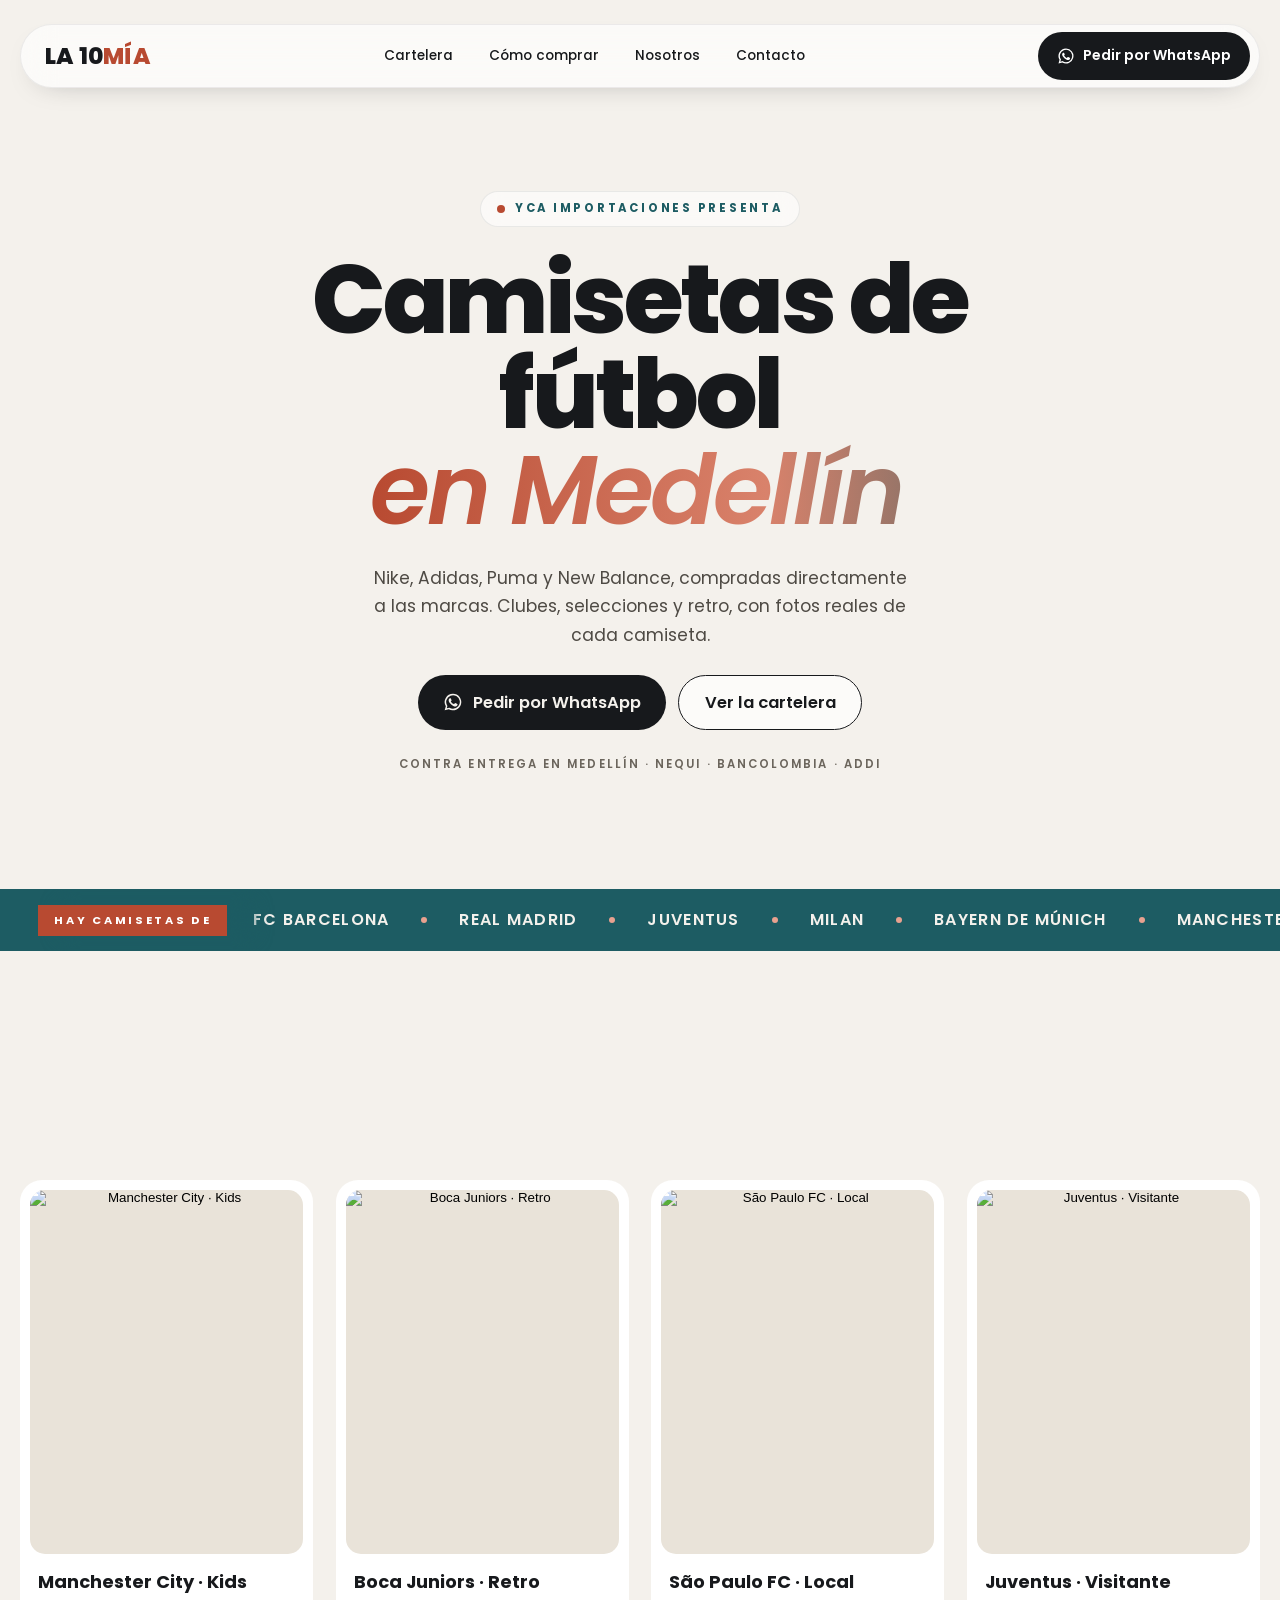
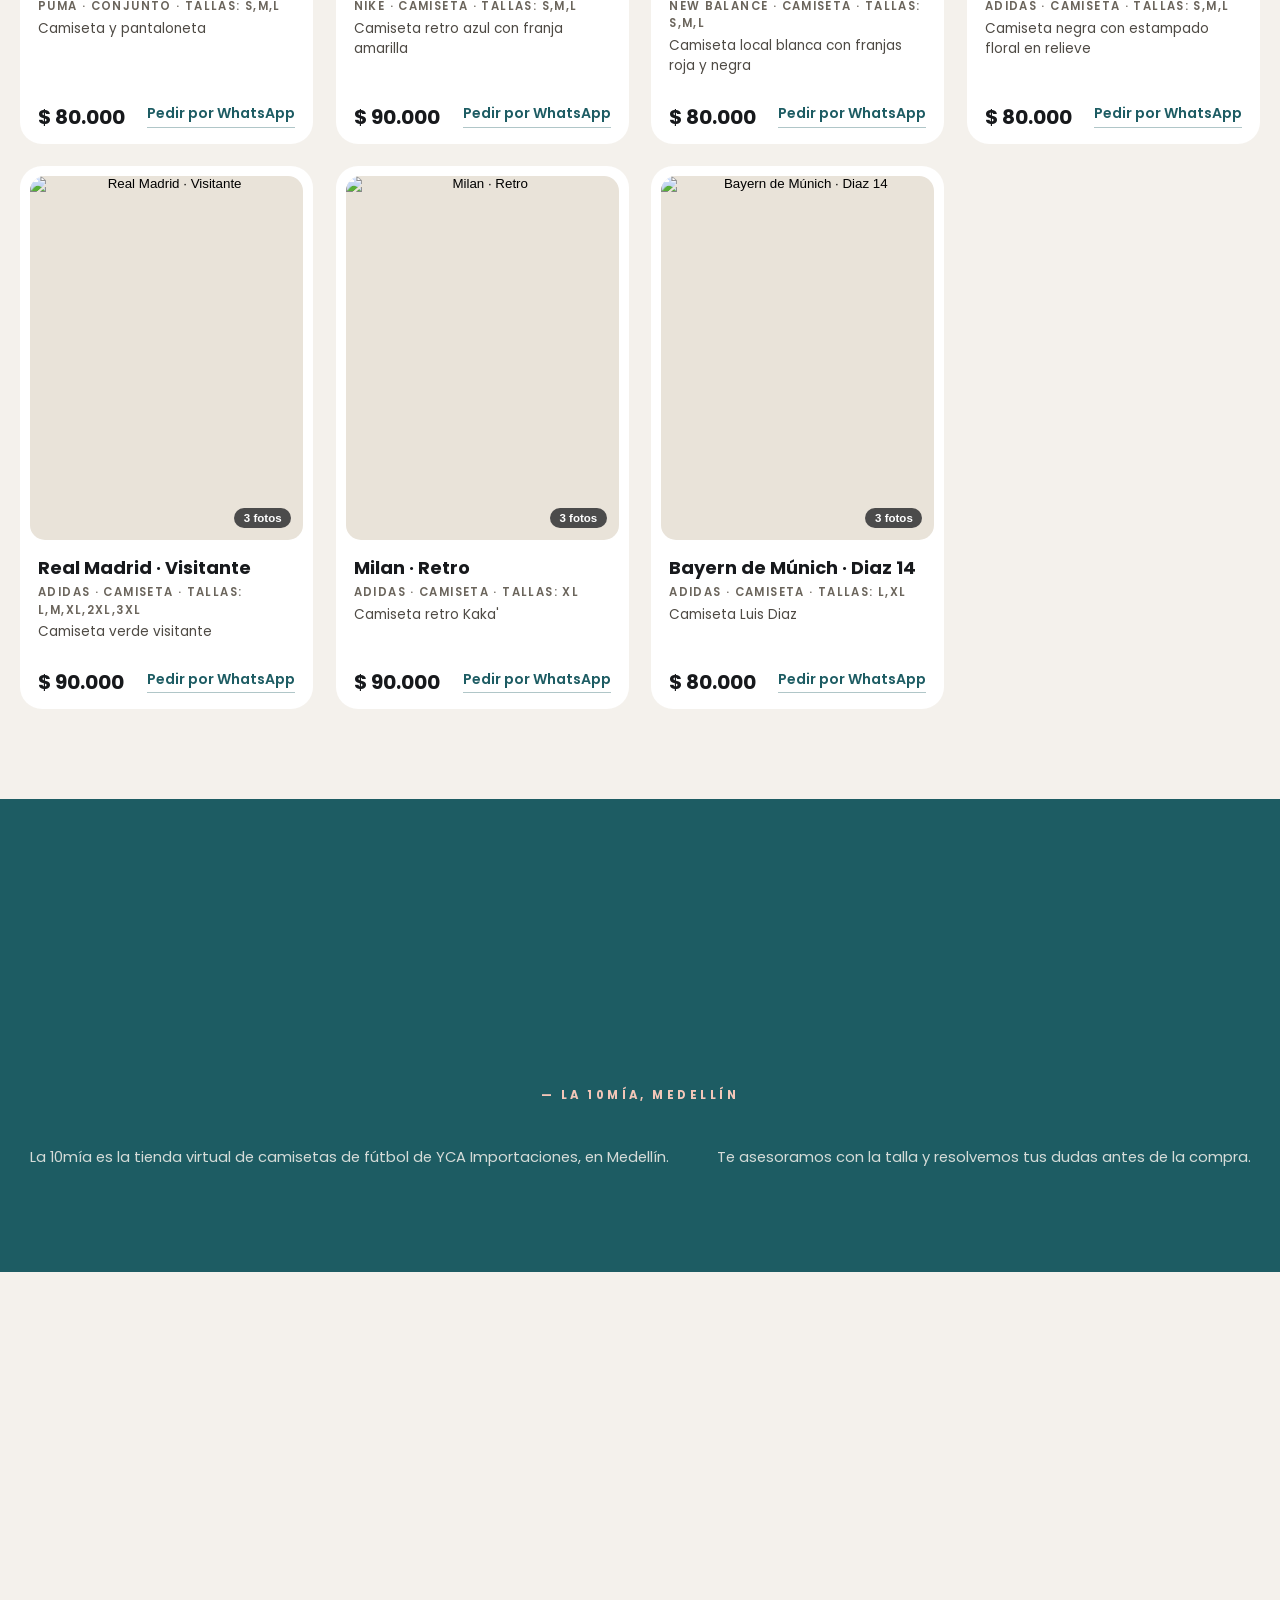
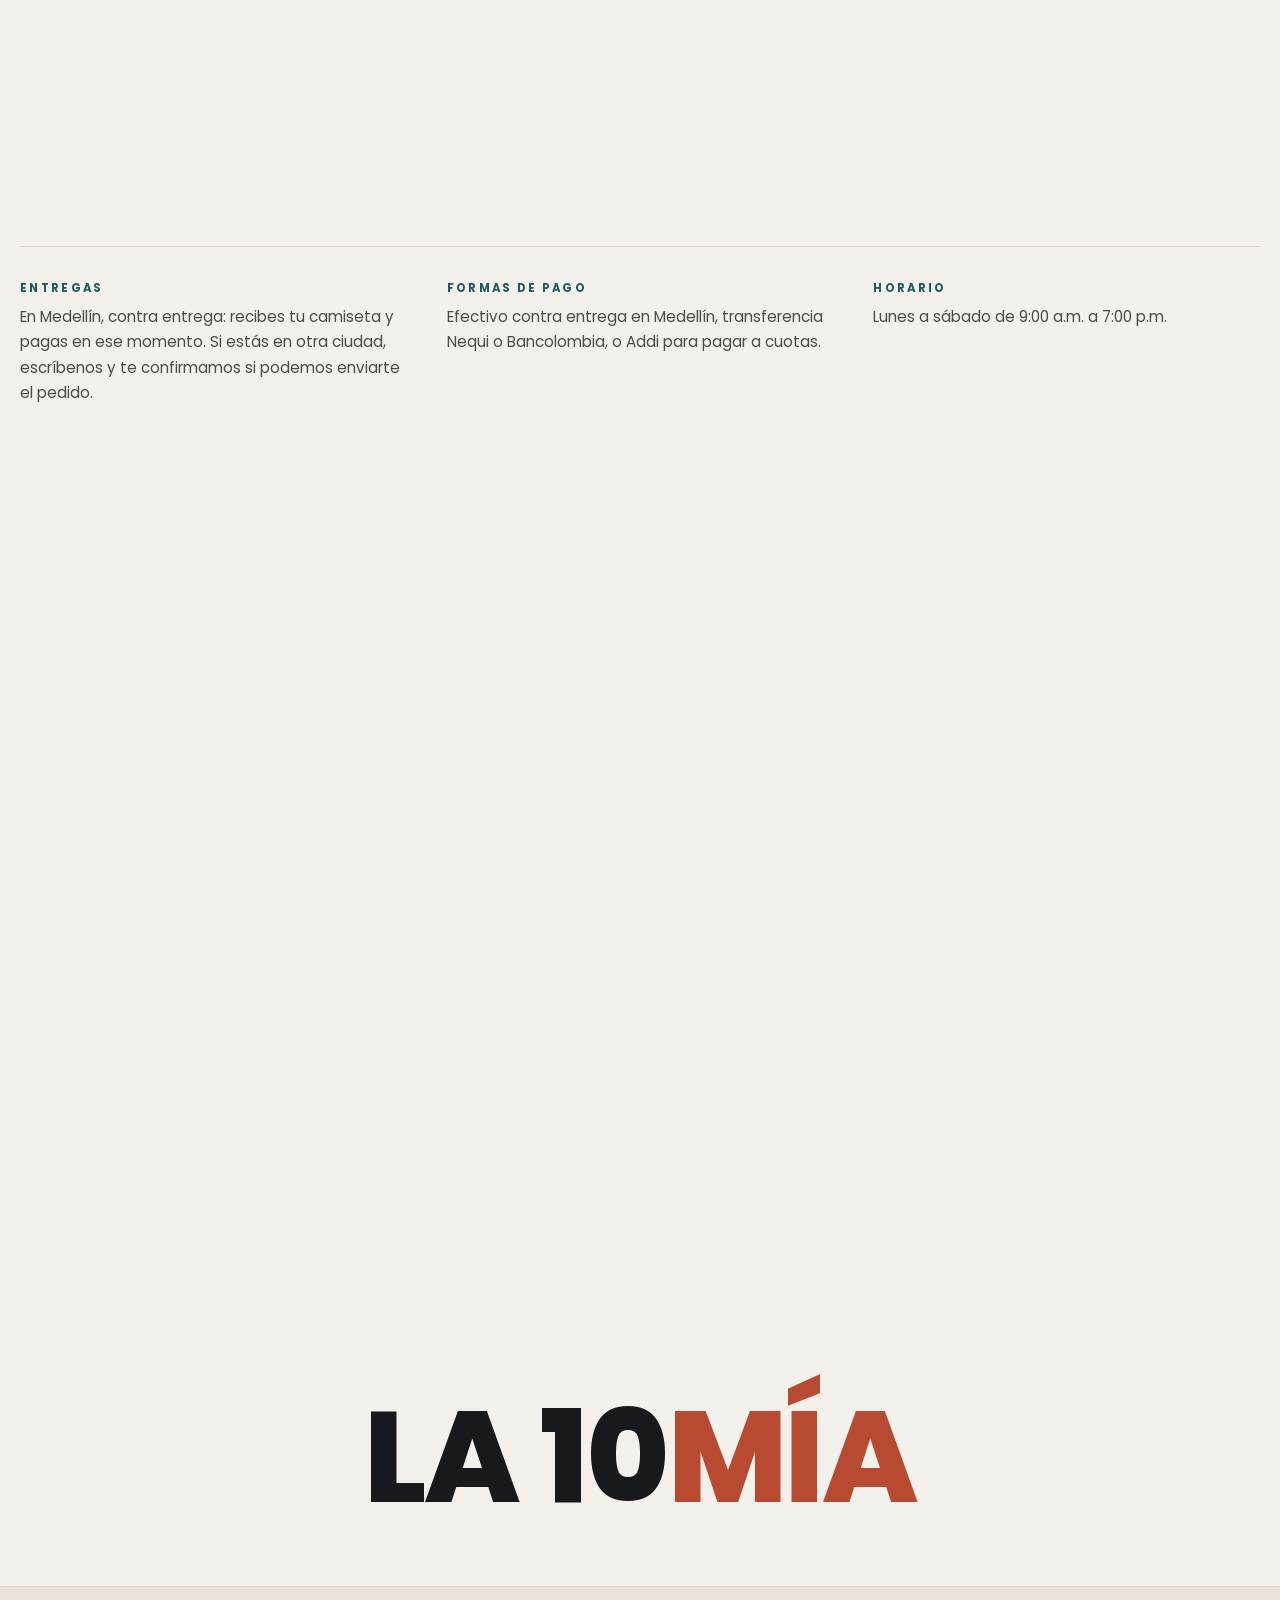
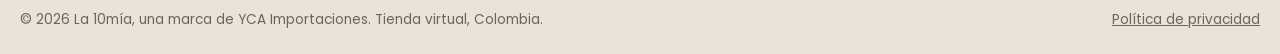
==== commit 5106fbc5: "Portada con mosaico de fotos" ====
--- a/index.html
+++ b/index.html
@@ -81,7 +81,7 @@
 <link rel="preconnect" href="https://fonts.googleapis.com">
 <link rel="preconnect" href="https://fonts.gstatic.com" crossorigin>
 <link href="https://fonts.googleapis.com/css2?family=Poppins:ital,wght@0,400;0,500;0,600;0,700;0,800;1,500;1,600&display=swap" rel="stylesheet">
-<link rel="stylesheet" href="estilos.css?v=13">
+<link rel="stylesheet" href="estilos.css?v=16">
 </head>
 <body>
 
@@ -99,9 +99,12 @@
 </header>
 
 <main id="inicio">
-  <!-- PORTADA: sin fotos, con fondo de color en movimiento y el título entrando como en un tráiler. -->
+  <!-- PORTADA: mosaico de fotos en movimiento y el título entrando como en un tráiler. -->
   <section class="portada" id="portada" aria-labelledby="titulo-portada">
-    <div class="fondo-vivo" aria-hidden="true"><span class="mancha m1"></span><span class="mancha m2"></span><span class="mancha m3"></span></div>
+    <!-- MOSAICO DE FONDO: las fotos de la carpeta portada/ del contenedor "fotos" en Azure, deslizándose detrás del título.
+         Para cambiar o agregar fotos, edita la lista FOTOS_PORTADA al comienzo de app.js. -->
+    <div class="mosaico-portada" aria-hidden="true"><div class="mosaico" id="mosaico"></div></div>
+    <div class="velo" aria-hidden="true"></div>
     <div class="envolver portada-centro">
       <p class="chip entra e1"><span class="punto" aria-hidden="true"></span>YCA Importaciones presenta</p>
       <h1 id="titulo-portada"><span class="entra e2">Camisetas de fútbol</span> <span class="entra e3"><em class="brillo">en Medellín</em></span></h1>
@@ -301,6 +304,6 @@
 </dialog>
 
 <script src="https://cdnjs.cloudflare.com/ajax/libs/PapaParse/5.4.1/papaparse.min.js" defer></script>
-<script src="app.js?v=13" defer></script>
+<script src="app.js?v=16" defer></script>
 </body>
 </html>
--- a/estilos.css
+++ b/estilos.css
@@ -1,6 +1,6 @@
 /* =====================================================================
    La 10mía · Diseño "Cineasta claro"
-   Fondo cálido y claro, portada con color en movimiento, letra Poppins.
+   Fondo cálido y claro, portada con mosaico de fotos en movimiento, letra Poppins.
    Colores de cine: azul petróleo y naranja teja.
    ===================================================================== */
 :root{
@@ -64,7 +64,17 @@
 @keyframes vagar1{0%,100%{transform:translate(0,0) scale(1)}50%{transform:translate(9vw,5vw) scale(1.15)}}
 @keyframes vagar2{0%,100%{transform:translate(0,0) scale(1.05)}50%{transform:translate(-8vw,6vw) scale(.9)}}
 @keyframes vagar3{0%,100%{transform:translate(0,0)}50%{transform:translate(-6vw,-5vw) scale(1.2)}}
-.portada-centro{position:relative;text-align:center;display:flex;flex-direction:column;align-items:center;gap:1.6rem}
+/* Mosaico de fotos detrás del título: filas inclinadas que se deslizan y un velo claro que las desvanece hacia el centro */
+.mosaico-portada{position:absolute;left:-12%;top:-14%;width:124%;height:128%;overflow:hidden;pointer-events:none}
+.mosaico{display:flex;width:max-content;gap:18px;padding-top:40px;transform:rotate(-6deg);animation:deriva 110s linear infinite}
+.mosaico-col{display:flex;flex-direction:column;gap:18px}
+.mosaico-col.baja{margin-top:-90px}
+.mosaico img{width:clamp(150px,16vw,230px);aspect-ratio:3/4;object-fit:cover;border-radius:20px;background:var(--arena);opacity:0;transition:opacity 1.2s ease}
+.mosaico img.lista{opacity:1}
+@keyframes deriva{from{transform:translateX(0) rotate(-6deg)}to{transform:translateX(-50%) rotate(-6deg)}}
+.velo{position:absolute;inset:0;pointer-events:none;
+  background:radial-gradient(ellipse 52% 58% at 50% 52%,rgba(244,241,236,.97) 0%,rgba(244,241,236,.9) 45%,rgba(244,241,236,.55) 75%,rgba(244,241,236,.25) 100%)}
+.portada-centro{position:relative;z-index:1;text-align:center;display:flex;flex-direction:column;align-items:center;gap:1.6rem}
 .chip{display:inline-flex;align-items:center;gap:.6rem;padding:.45rem 1rem;border-radius:999px;background:rgba(255,255,255,.6);border:1px solid rgba(23,25,28,.08);backdrop-filter:blur(10px);-webkit-backdrop-filter:blur(10px);
   font-size:.72rem;font-weight:700;letter-spacing:.24em;text-transform:uppercase;color:var(--petroleo)}
 .punto{width:8px;height:8px;border-radius:50%;background:var(--teja);animation:pulso 1.8s ease-out infinite}
@@ -255,6 +265,12 @@
 .gal-btn[hidden]{display:none}
 
 /* ---------- Tableta ---------- */
+@media (max-width:1180px){
+  .portada{padding-top:calc(88px + 2.5rem)}
+  .mosaico img{width:clamp(110px,26vw,170px);border-radius:14px}
+  .mosaico,.mosaico-col{gap:12px}
+  .velo{background:radial-gradient(ellipse 75% 50% at 50% 50%,rgba(244,241,236,.96) 0%,rgba(244,241,236,.88) 55%,rgba(244,241,236,.6) 85%,rgba(244,241,236,.4) 100%)}
+}
 @media (max-width:960px){
   nav{display:none}
   .portada-cabeza{grid-template-columns:1fr;gap:1.4rem}
@@ -305,10 +321,13 @@
 /* Respeta a quien prefiere menos movimiento */
 @media (prefers-reduced-motion:reduce){
   html{scroll-behavior:auto}
-  .alineacion-cinta,.mancha,.punto,.brillo,.entra{animation:none}
+  .alineacion-cinta,.mancha,.punto,.brillo,.entra,.mosaico{animation:none}
   .js [data-aparece]{opacity:1;transform:none;filter:none;transition:none}
   .producto,.actos li{transition:none}
   .rejilla.entrando .producto{animation:none;opacity:1;transform:none}
   .ver-fotos img,.gal-escena img{transition:none}
   .ver-fotos:hover img{transform:none}
 }
+
+/* Botón secundario de la portada con fondo para leerse bien sobre el mosaico */
+.portada .boton-sec{background:rgba(255,255,255,.7);backdrop-filter:blur(8px);-webkit-backdrop-filter:blur(8px)}
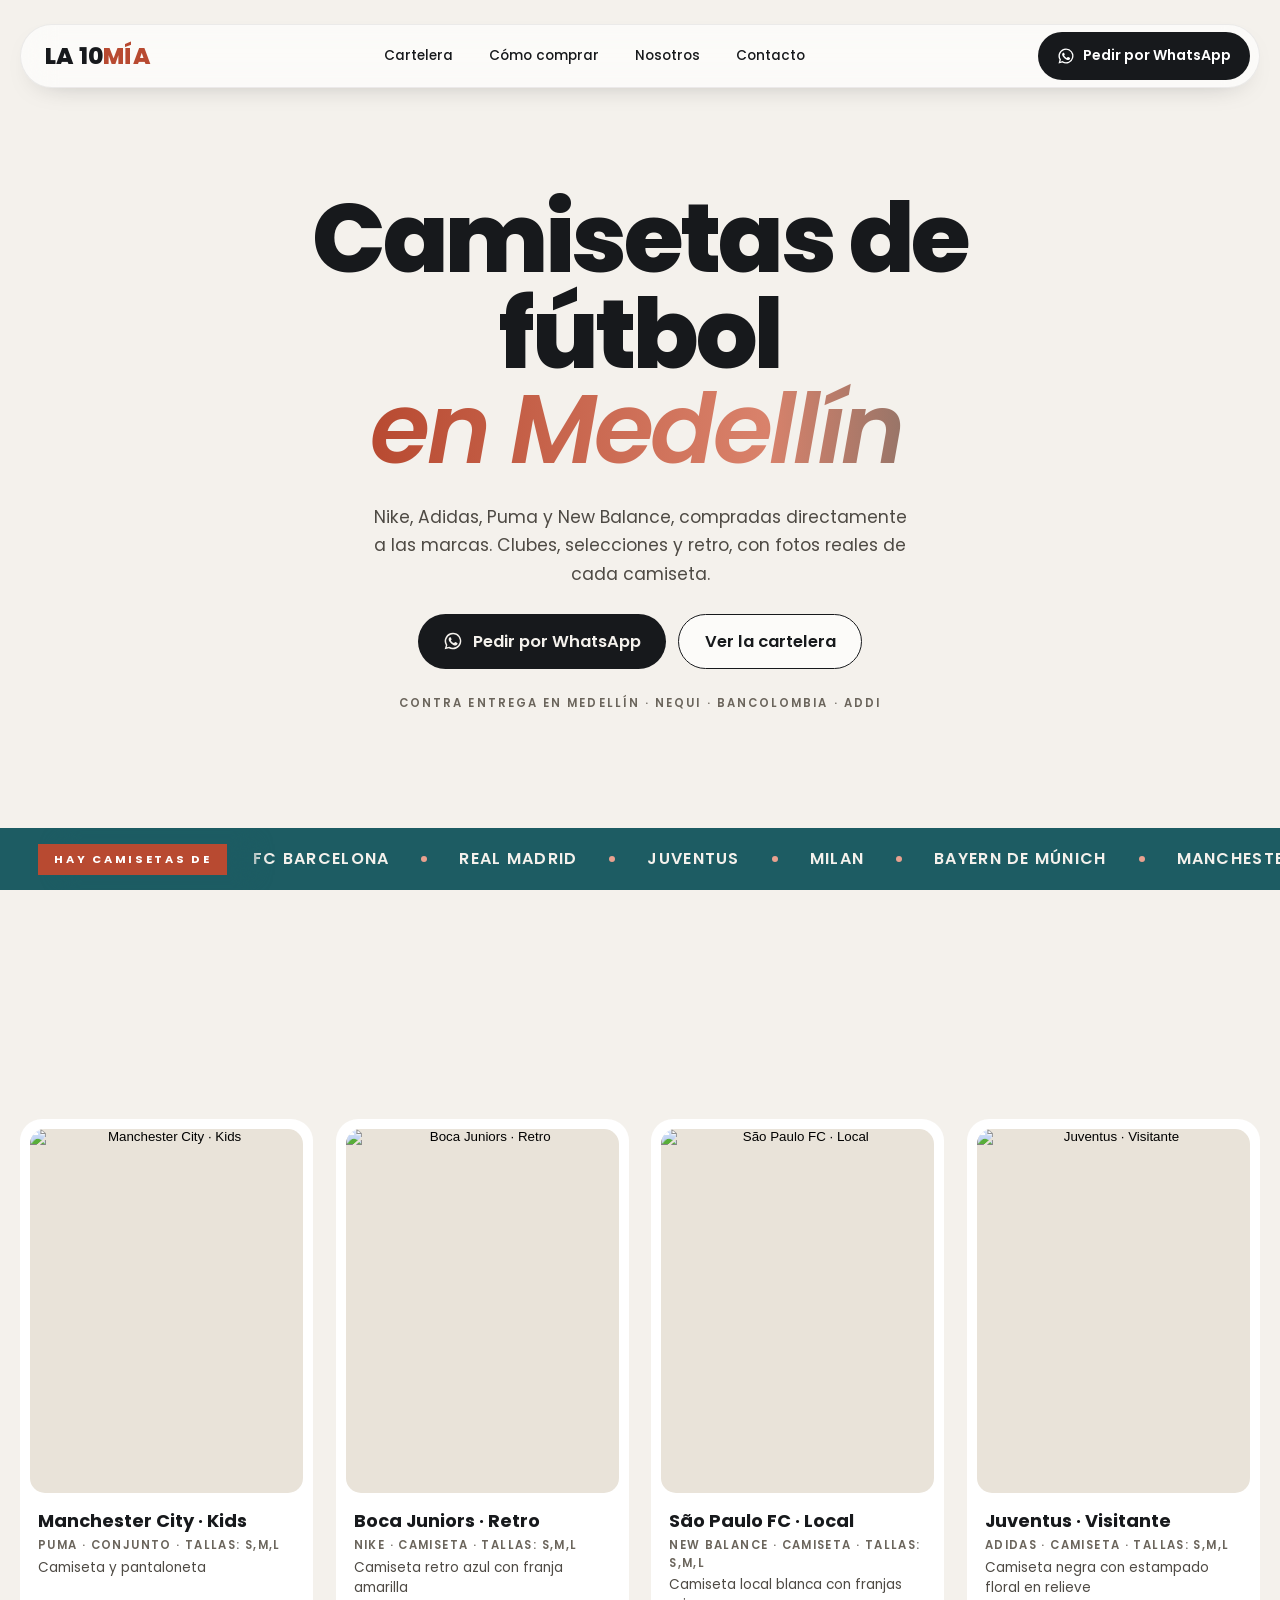
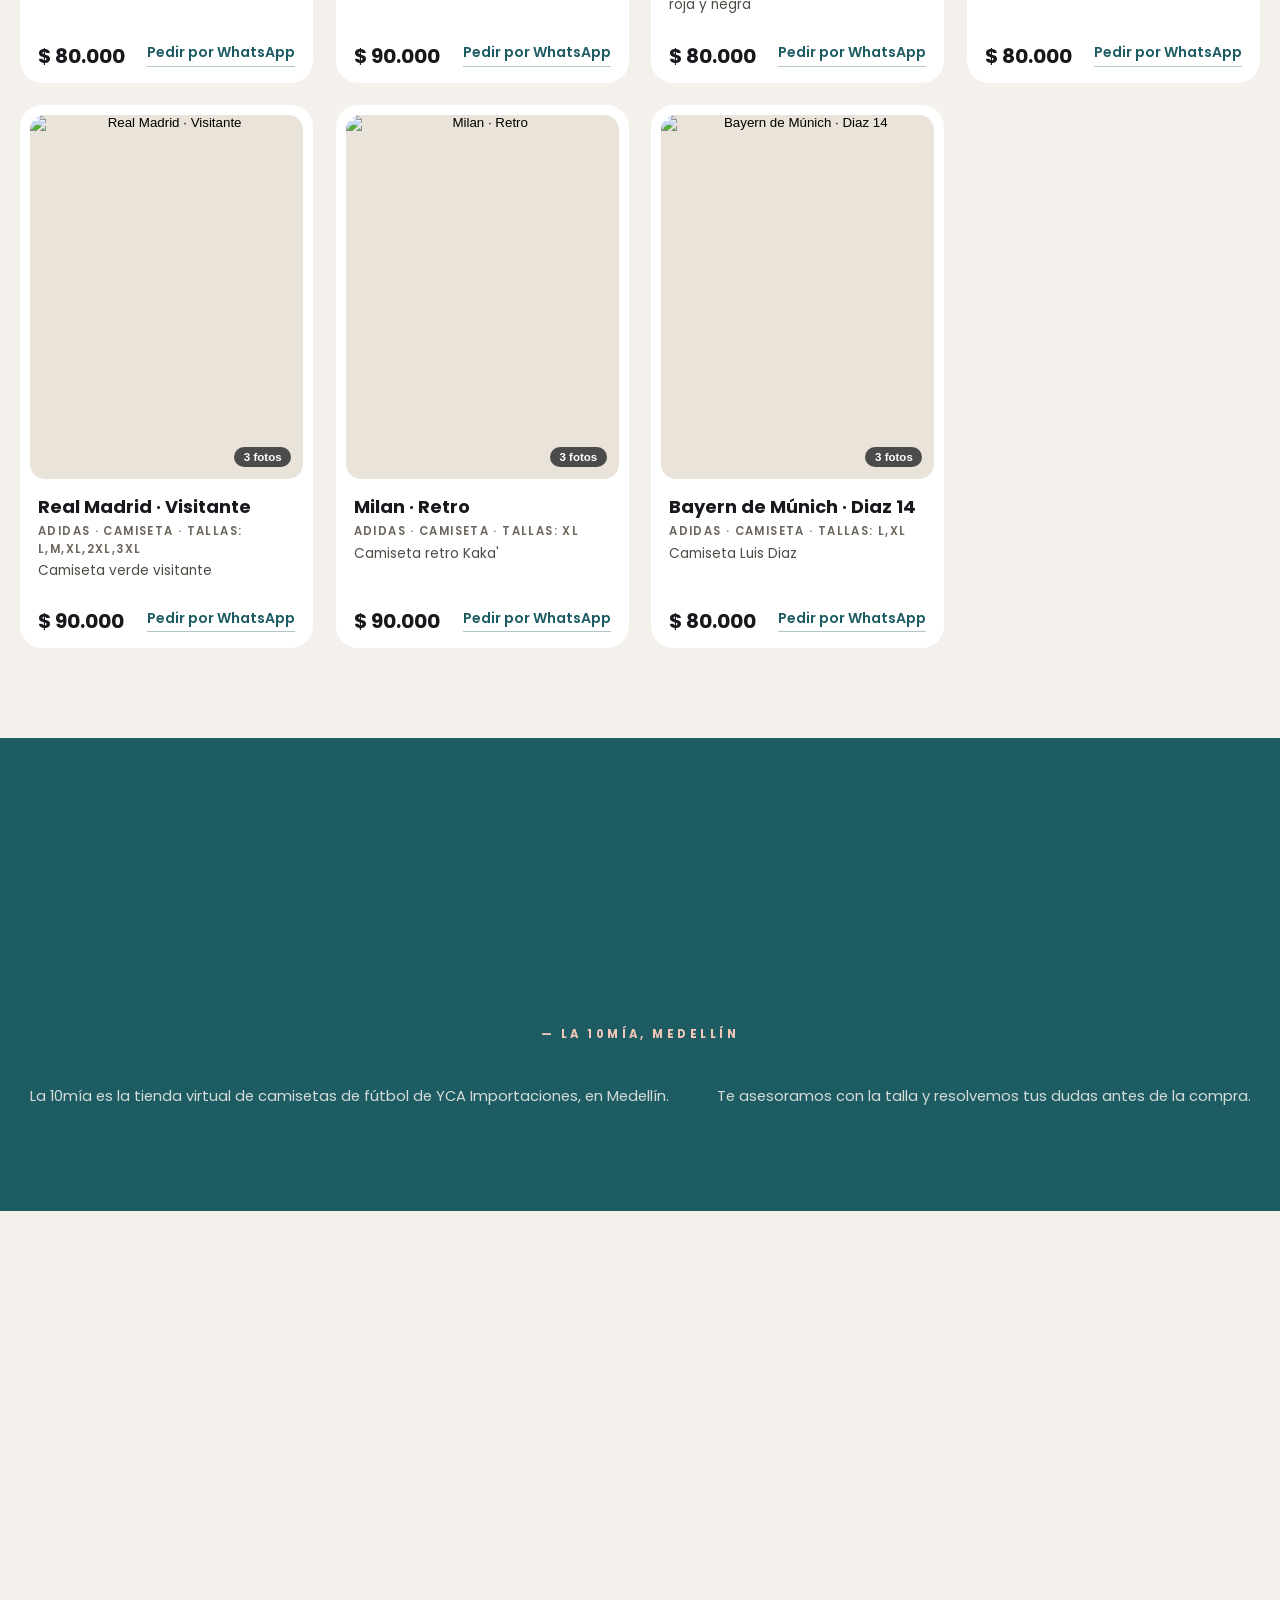
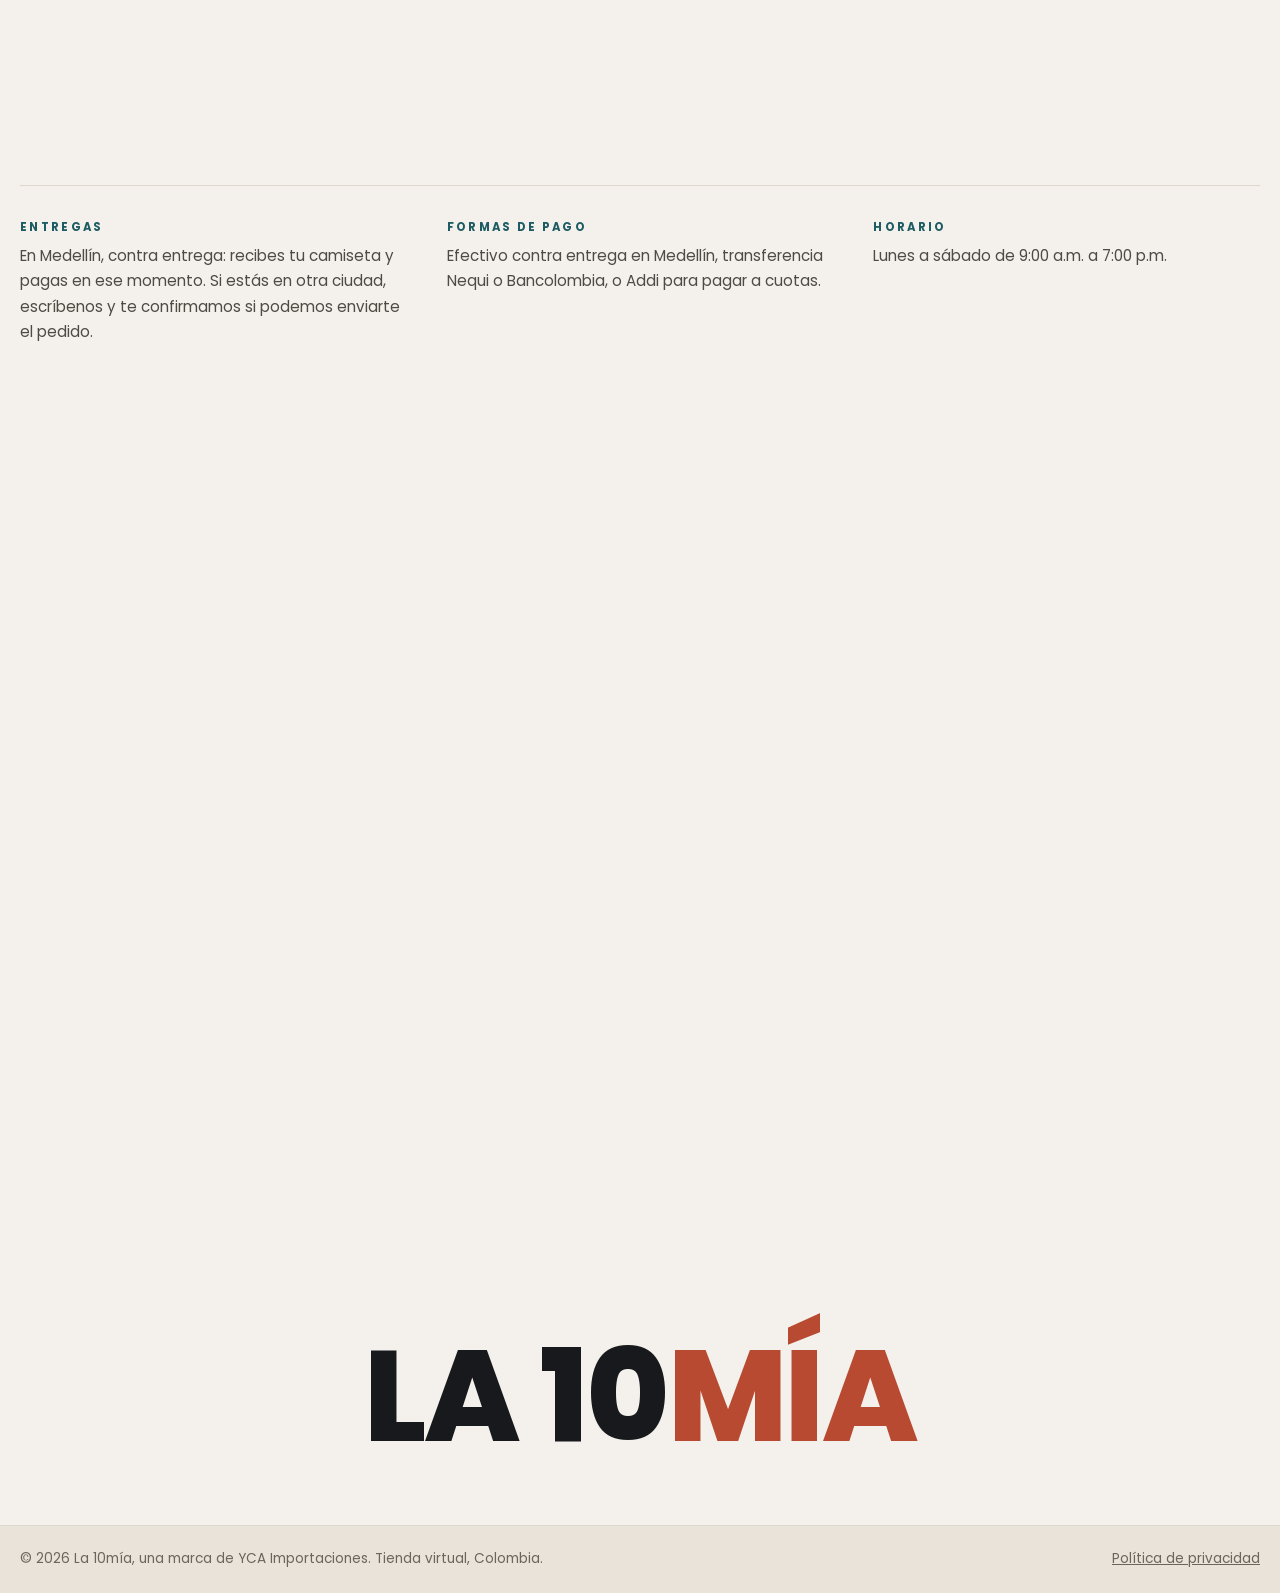
==== commit 97bc6485: "Mosaico más grande y hasta 8 fotos" ====
--- a/index.html
+++ b/index.html
@@ -81,7 +81,7 @@
 <link rel="preconnect" href="https://fonts.googleapis.com">
 <link rel="preconnect" href="https://fonts.gstatic.com" crossorigin>
 <link href="https://fonts.googleapis.com/css2?family=Poppins:ital,wght@0,400;0,500;0,600;0,700;0,800;1,500;1,600&display=swap" rel="stylesheet">
-<link rel="stylesheet" href="estilos.css?v=16">
+<link rel="stylesheet" href="estilos.css?v=17">
 </head>
 <body>
 
@@ -106,7 +106,6 @@
     <div class="mosaico-portada" aria-hidden="true"><div class="mosaico" id="mosaico"></div></div>
     <div class="velo" aria-hidden="true"></div>
     <div class="envolver portada-centro">
-      <p class="chip entra e1"><span class="punto" aria-hidden="true"></span>YCA Importaciones presenta</p>
       <h1 id="titulo-portada"><span class="entra e2">Camisetas de fútbol</span> <span class="entra e3"><em class="brillo">en Medellín</em></span></h1>
       <p class="bajada entra e4">Nike, Adidas, Puma y New Balance, compradas directamente a las marcas. Clubes, selecciones y retro, con fotos reales de cada camiseta.</p>
       <div class="acciones entra e5">
@@ -304,6 +303,6 @@
 </dialog>
 
 <script src="https://cdnjs.cloudflare.com/ajax/libs/PapaParse/5.4.1/papaparse.min.js" defer></script>
-<script src="app.js?v=16" defer></script>
+<script src="app.js?v=17" defer></script>
 </body>
 </html>
--- a/estilos.css
+++ b/estilos.css
@@ -66,10 +66,10 @@
 @keyframes vagar3{0%,100%{transform:translate(0,0)}50%{transform:translate(-6vw,-5vw) scale(1.2)}}
 /* Mosaico de fotos detrás del título: filas inclinadas que se deslizan y un velo claro que las desvanece hacia el centro */
 .mosaico-portada{position:absolute;left:-12%;top:-14%;width:124%;height:128%;overflow:hidden;pointer-events:none}
-.mosaico{display:flex;width:max-content;gap:18px;padding-top:40px;transform:rotate(-6deg);animation:deriva 110s linear infinite}
-.mosaico-col{display:flex;flex-direction:column;gap:18px}
-.mosaico-col.baja{margin-top:-90px}
-.mosaico img{width:clamp(150px,16vw,230px);aspect-ratio:3/4;object-fit:cover;border-radius:20px;background:var(--arena);opacity:0;transition:opacity 1.2s ease}
+.mosaico{display:flex;width:max-content;gap:22px;padding-top:40px;transform:rotate(-6deg);animation:deriva 110s linear infinite}
+.mosaico-col{display:flex;flex-direction:column;gap:22px}
+.mosaico-col.baja{margin-top:-140px}
+.mosaico img{width:clamp(220px,23vw,340px);aspect-ratio:3/4;object-fit:cover;border-radius:20px;background:var(--arena);opacity:0;transition:opacity 1.2s ease}
 .mosaico img.lista{opacity:1}
 @keyframes deriva{from{transform:translateX(0) rotate(-6deg)}to{transform:translateX(-50%) rotate(-6deg)}}
 .velo{position:absolute;inset:0;pointer-events:none;
@@ -267,7 +267,7 @@
 /* ---------- Tableta ---------- */
 @media (max-width:1180px){
   .portada{padding-top:calc(88px + 2.5rem)}
-  .mosaico img{width:clamp(110px,26vw,170px);border-radius:14px}
+  .mosaico img{width:clamp(160px,40vw,240px);border-radius:16px}
   .mosaico,.mosaico-col{gap:12px}
   .velo{background:radial-gradient(ellipse 75% 50% at 50% 50%,rgba(244,241,236,.96) 0%,rgba(244,241,236,.88) 55%,rgba(244,241,236,.6) 85%,rgba(244,241,236,.4) 100%)}
 }
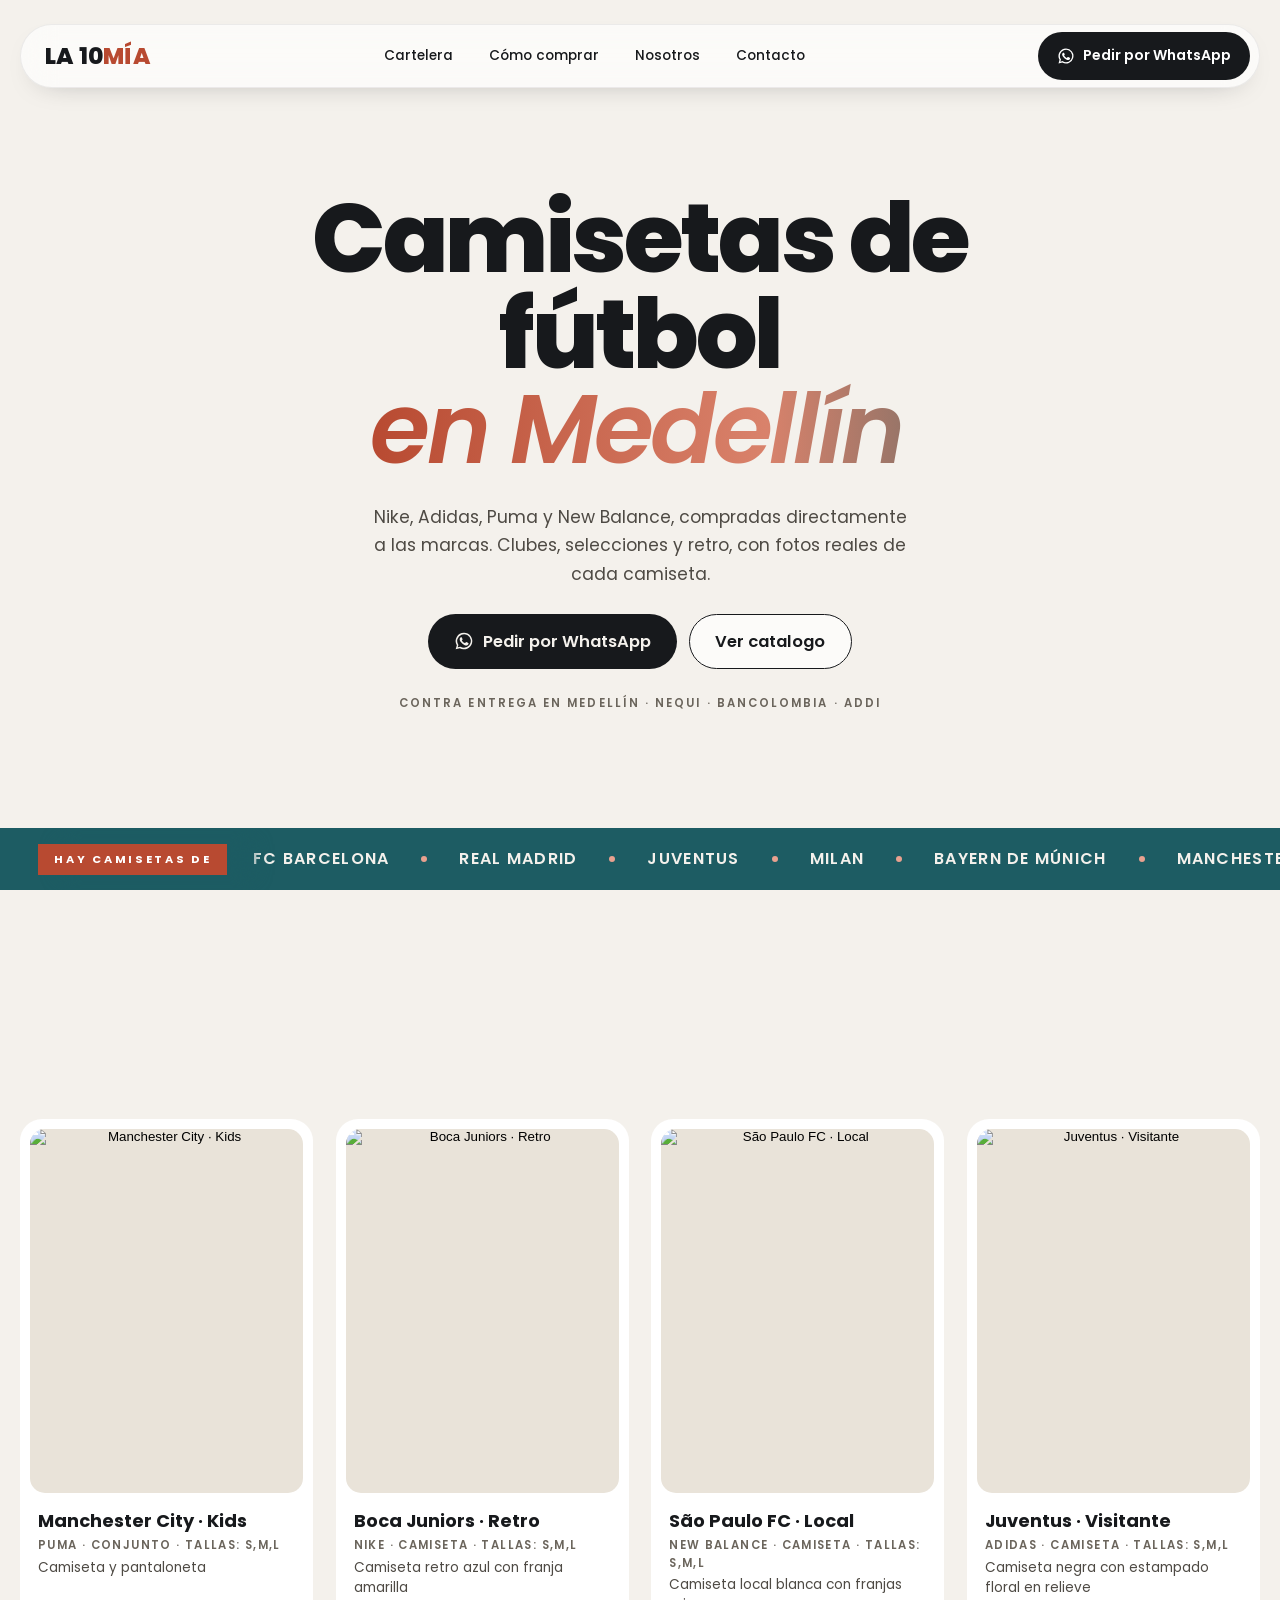
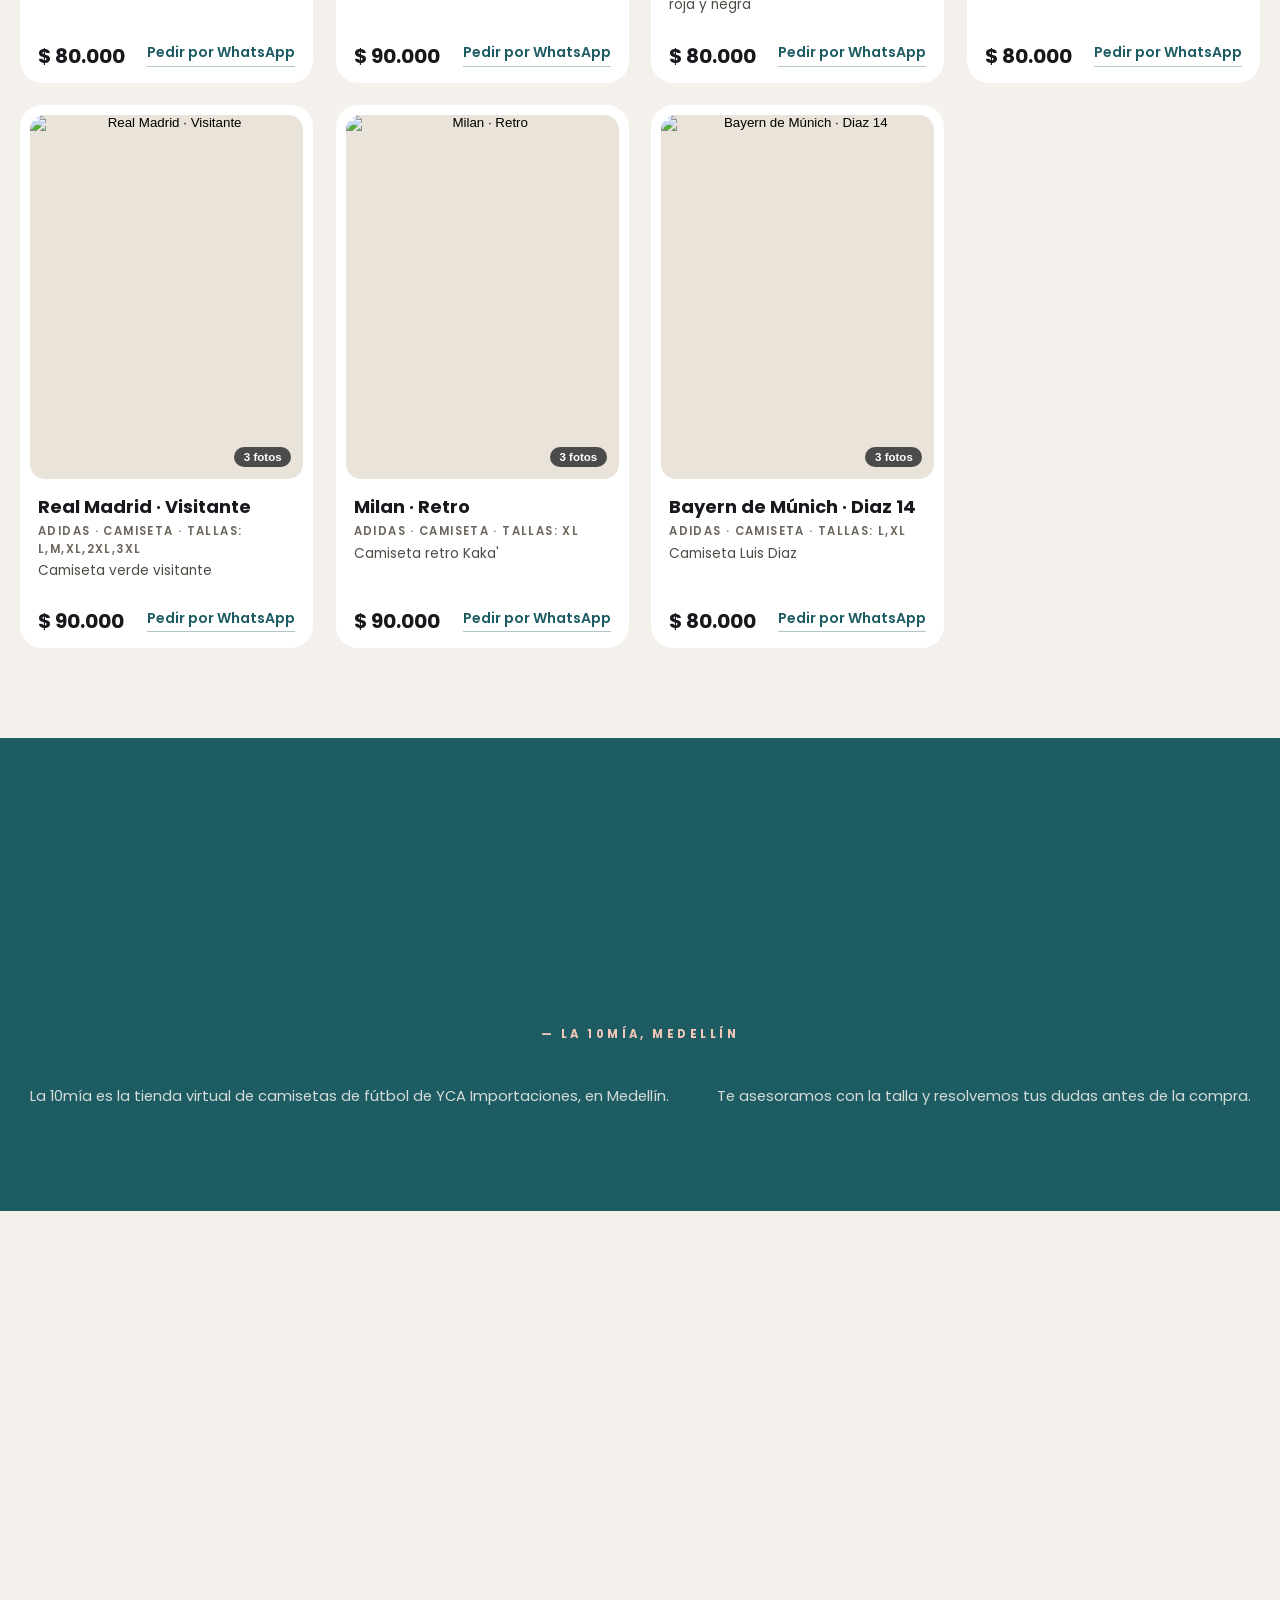
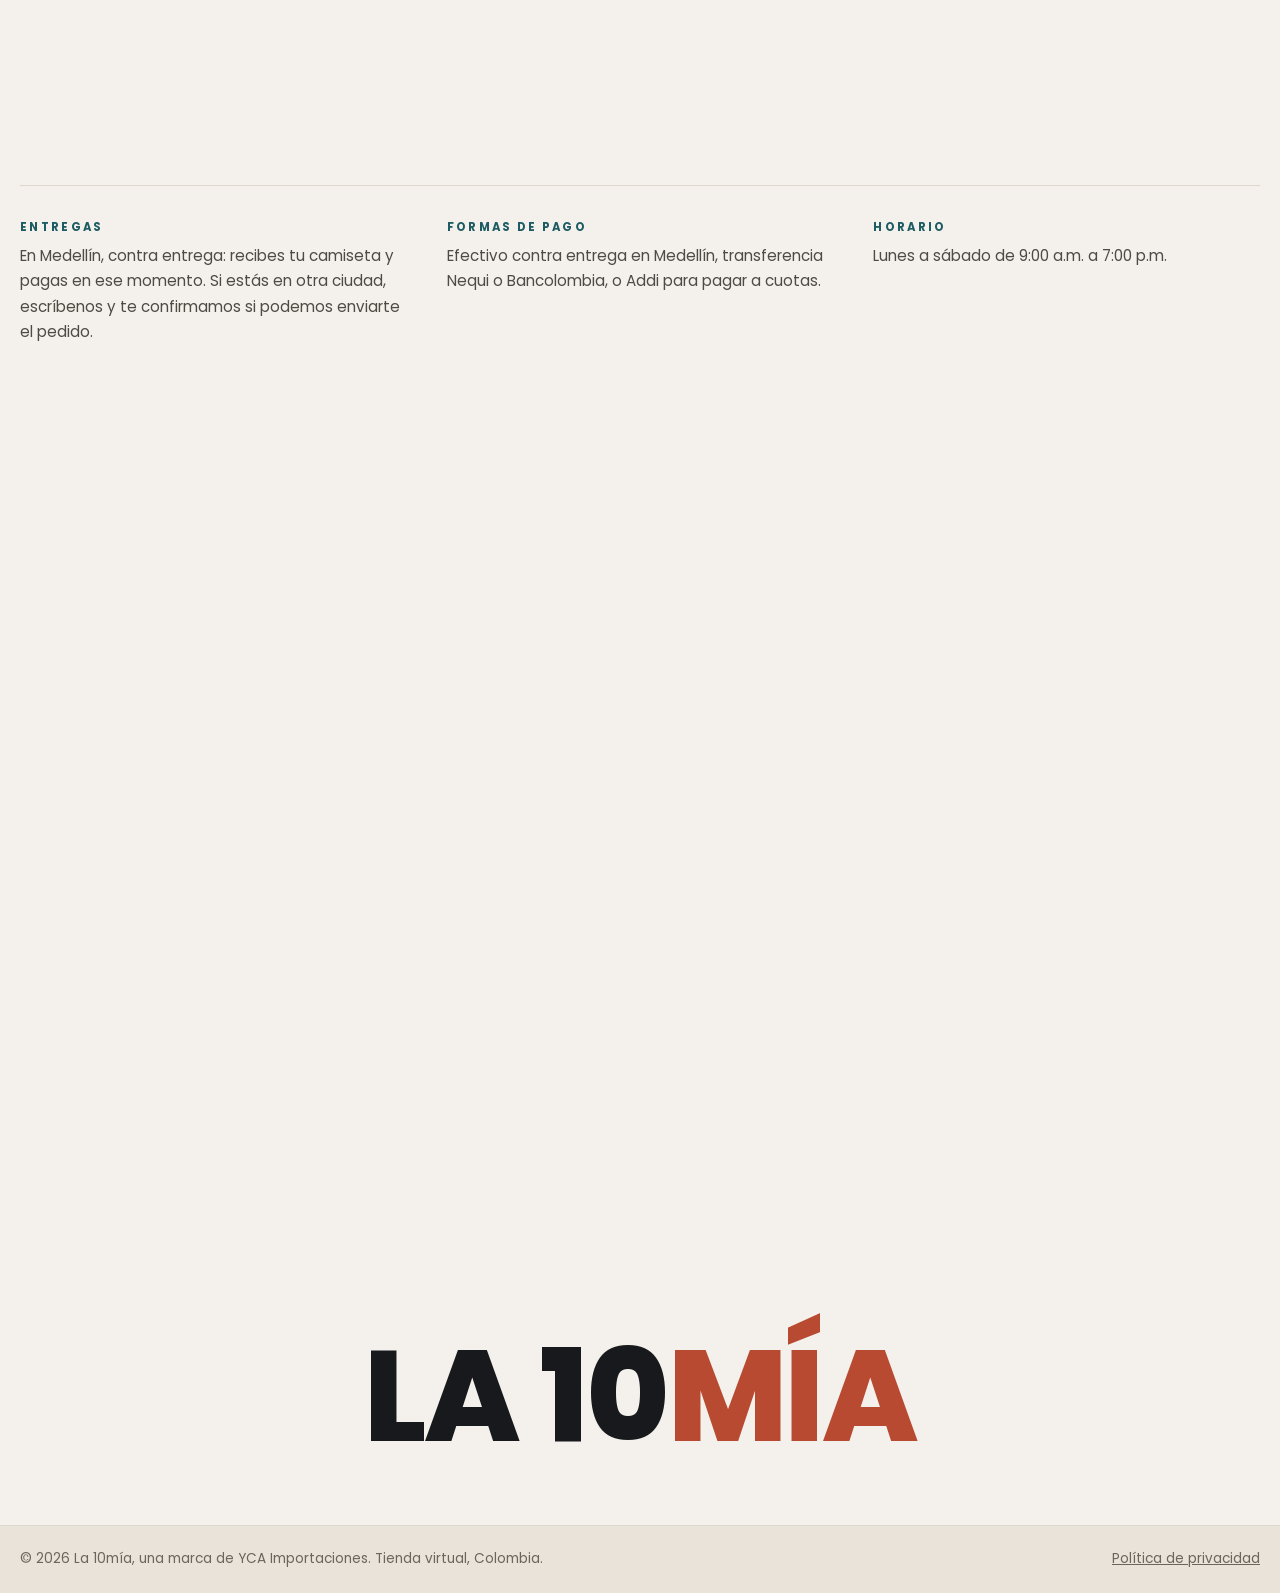
==== commit 411852bc: "Update index catalogo.html" ====
--- a/index.html
+++ b/index.html
@@ -110,7 +110,7 @@
       <p class="bajada entra e4">Nike, Adidas, Puma y New Balance, compradas directamente a las marcas. Clubes, selecciones y retro, con fotos reales de cada camiseta.</p>
       <div class="acciones entra e5">
         <a class="boton" href="https://wa.me/573237340473?text=Hola%2C%20quiero%20informaci%C3%B3n%20sobre%20las%20camisetas"><svg viewBox="0 0 24 24" aria-hidden="true"><path d="M12 2a10 10 0 0 0-8.6 15.1L2 22l5-1.3A10 10 0 1 0 12 2Zm0 18.2a8.2 8.2 0 0 1-4.2-1.2l-.3-.2-3 .8.8-2.9-.2-.3A8.2 8.2 0 1 1 12 20.2Zm4.5-6.1c-.2-.1-1.5-.7-1.7-.8s-.4-.1-.6.1-.7.8-.8 1-.3.2-.5.1a6.7 6.7 0 0 1-3.3-2.9c-.3-.4.2-.4.7-1.3.1-.2 0-.3 0-.4l-.8-1.9c-.2-.5-.4-.4-.6-.4h-.5a1 1 0 0 0-.7.3 3 3 0 0 0-.9 2.2 5.1 5.1 0 0 0 1.1 2.7 11.6 11.6 0 0 0 4.4 3.9c1.6.7 2.3.8 3.1.6a2.7 2.7 0 0 0 1.8-1.3 2.2 2.2 0 0 0 .2-1.3c-.1-.1-.3-.2-.5-.3Z"/></svg>Pedir por WhatsApp</a>
-        <a class="boton-sec" href="#catalogo">Ver la cartelera</a>
+        <a class="boton-sec" href="#catalogo">Ver catalogo</a>
       </div>
       <p class="pagos entra e5">Contra entrega en Medellín · Nequi · Bancolombia · Addi</p>
     </div>
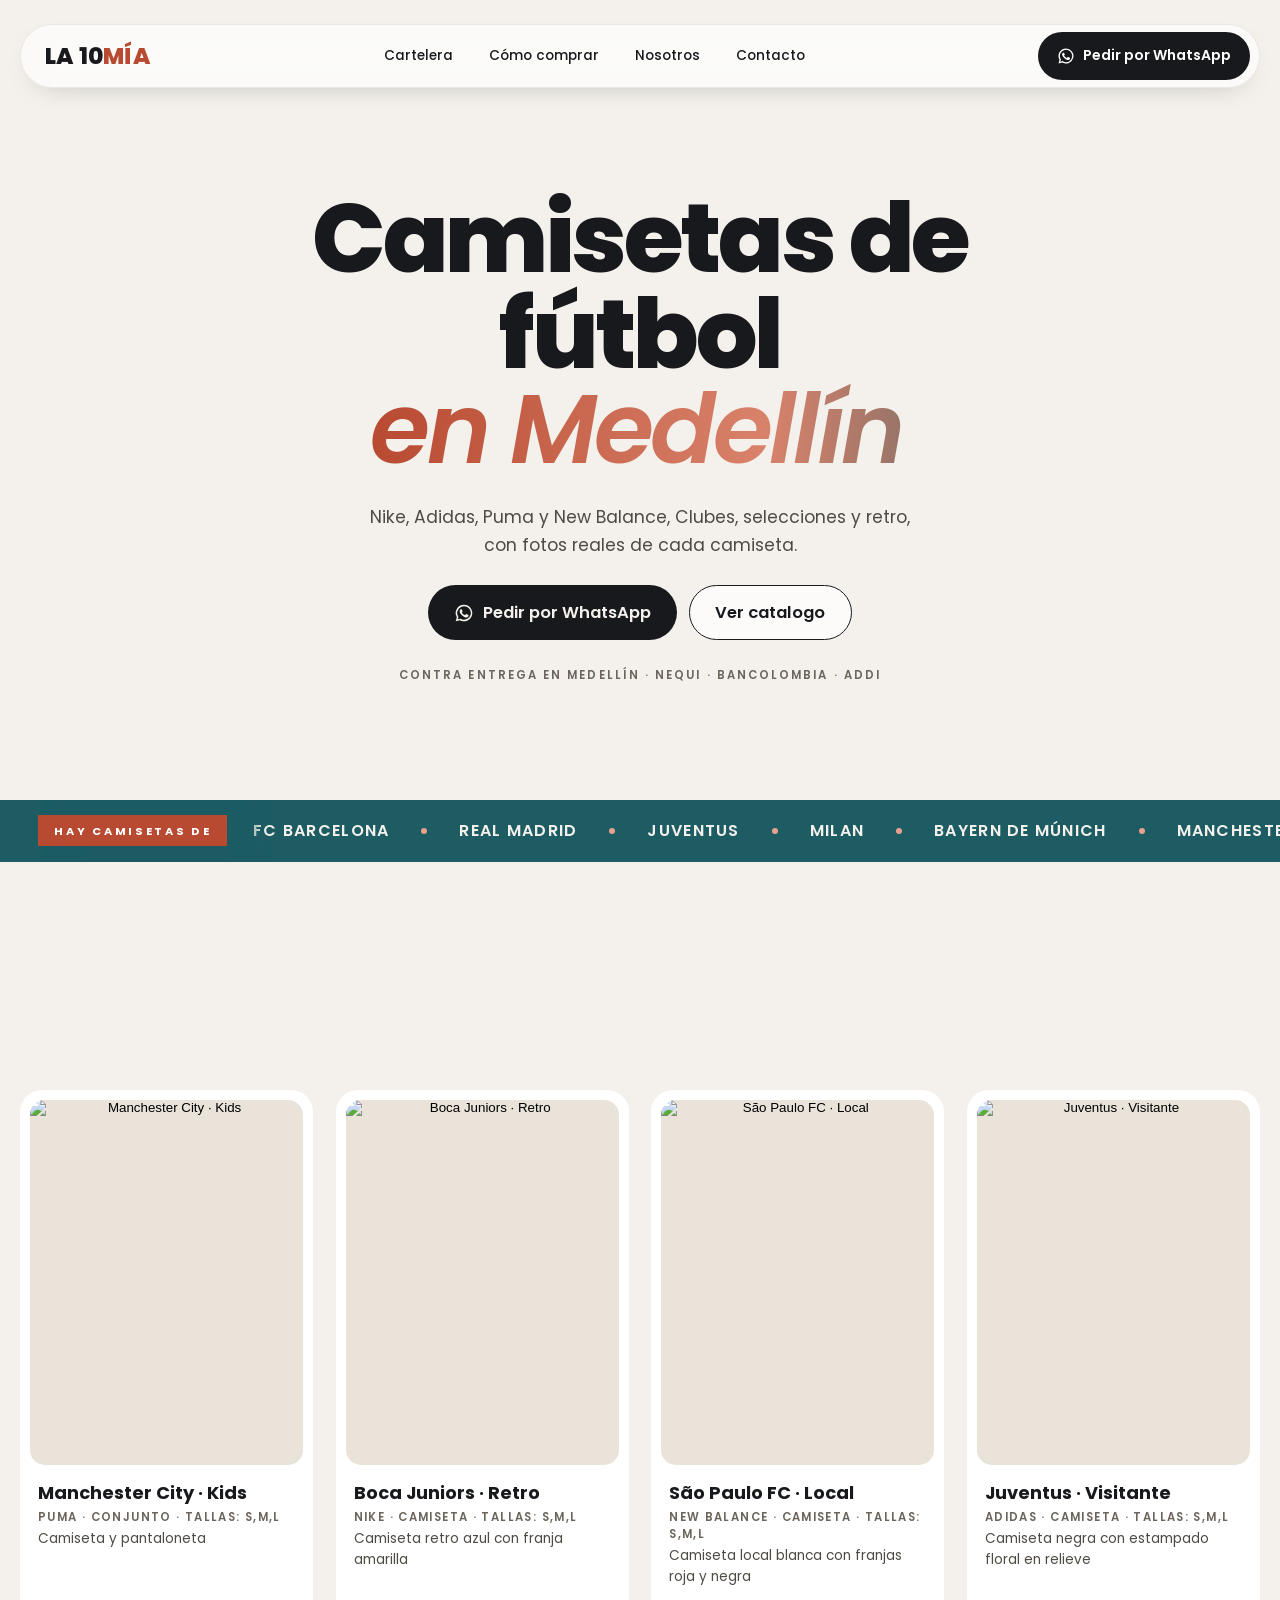
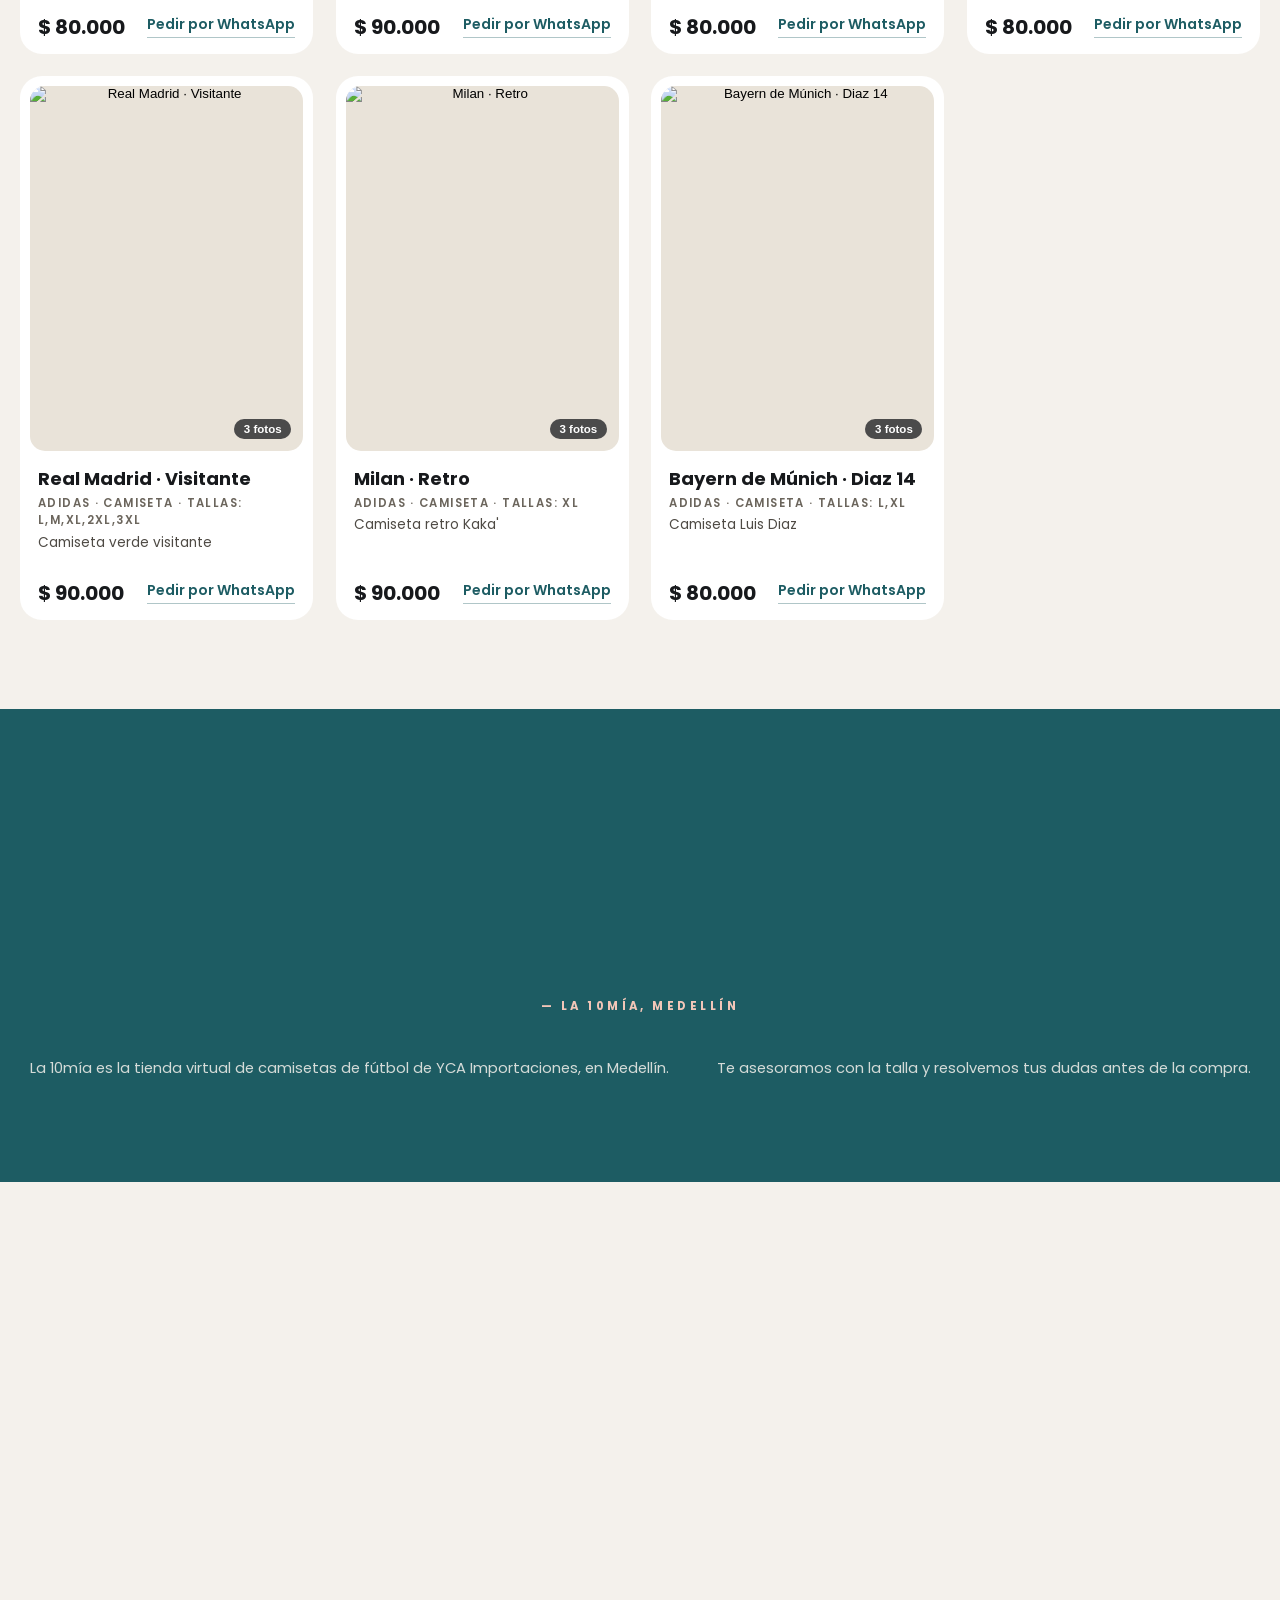
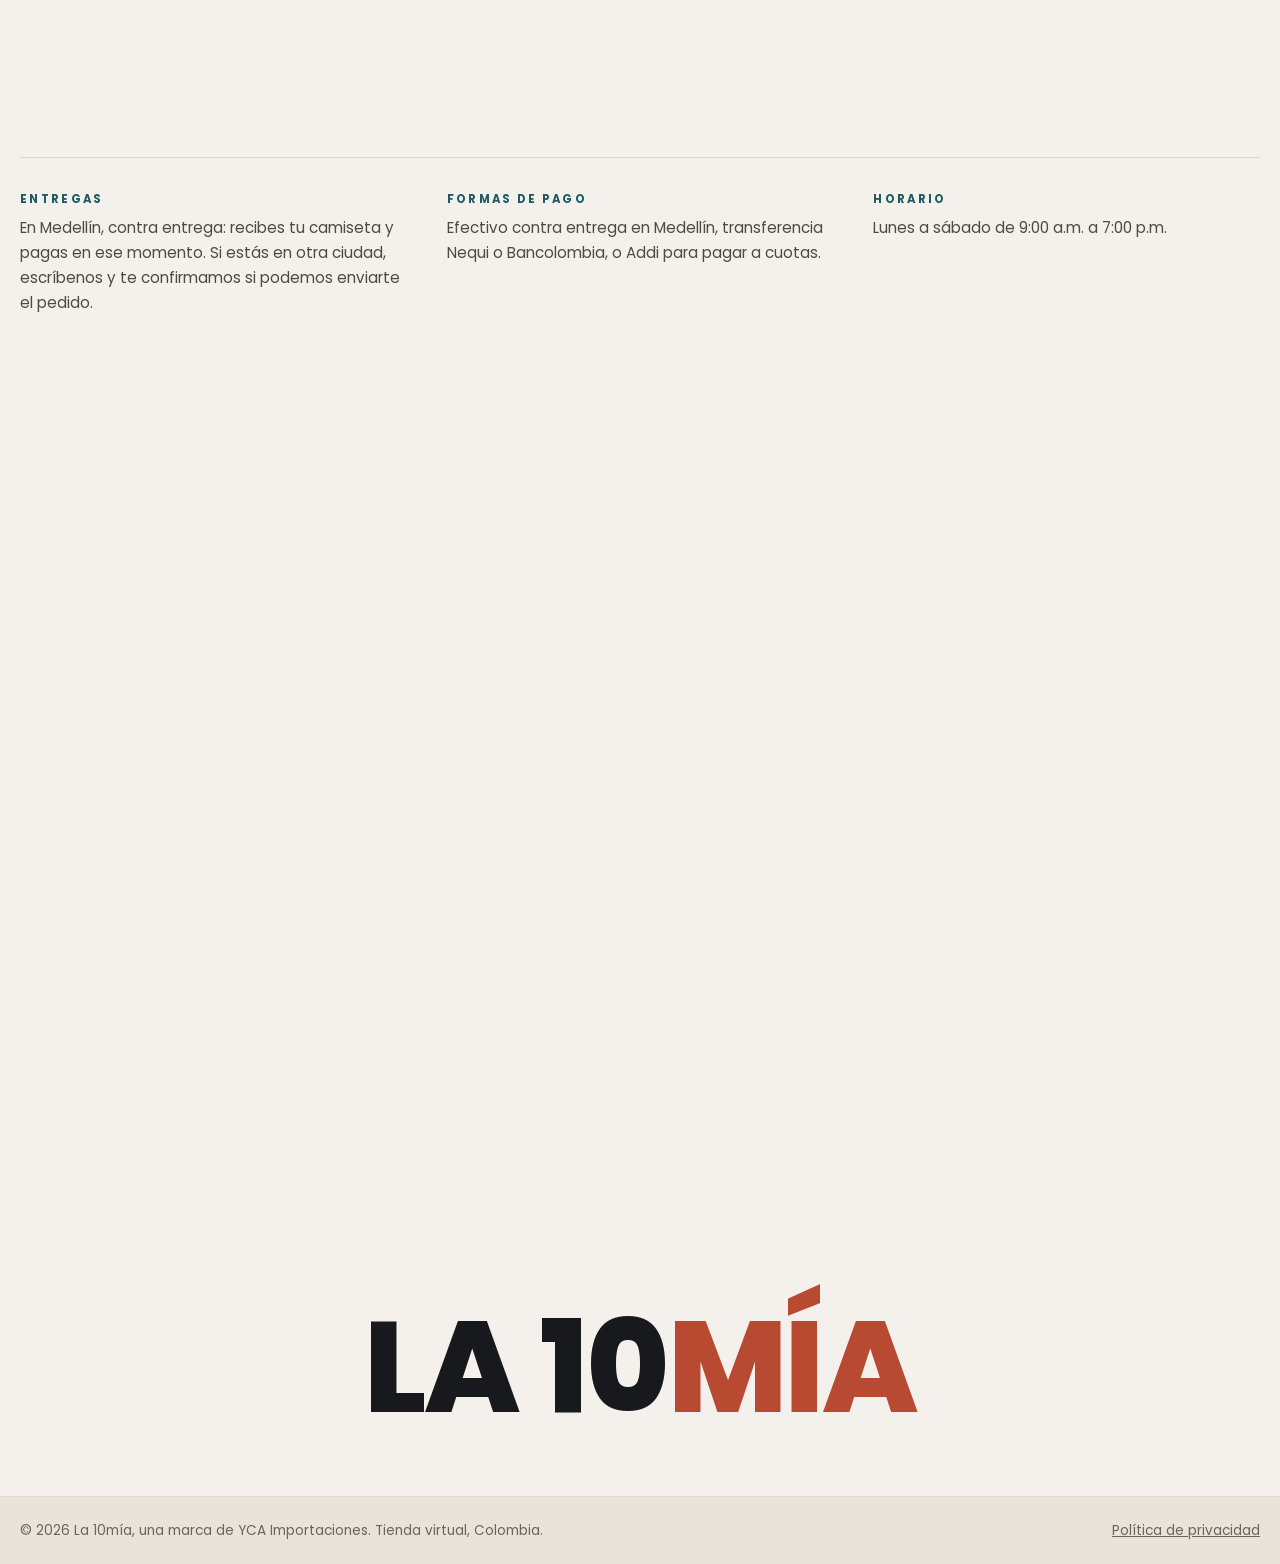
==== commit d51c754d: "Update index.html" ====
--- a/index.html
+++ b/index.html
@@ -107,7 +107,7 @@
     <div class="velo" aria-hidden="true"></div>
     <div class="envolver portada-centro">
       <h1 id="titulo-portada"><span class="entra e2">Camisetas de fútbol</span> <span class="entra e3"><em class="brillo">en Medellín</em></span></h1>
-      <p class="bajada entra e4">Nike, Adidas, Puma y New Balance, compradas directamente a las marcas. Clubes, selecciones y retro, con fotos reales de cada camiseta.</p>
+      <p class="bajada entra e4">Nike, Adidas, Puma y New Balance, Clubes, selecciones y retro, con fotos reales de cada camiseta.</p>
       <div class="acciones entra e5">
         <a class="boton" href="https://wa.me/573237340473?text=Hola%2C%20quiero%20informaci%C3%B3n%20sobre%20las%20camisetas"><svg viewBox="0 0 24 24" aria-hidden="true"><path d="M12 2a10 10 0 0 0-8.6 15.1L2 22l5-1.3A10 10 0 1 0 12 2Zm0 18.2a8.2 8.2 0 0 1-4.2-1.2l-.3-.2-3 .8.8-2.9-.2-.3A8.2 8.2 0 1 1 12 20.2Zm4.5-6.1c-.2-.1-1.5-.7-1.7-.8s-.4-.1-.6.1-.7.8-.8 1-.3.2-.5.1a6.7 6.7 0 0 1-3.3-2.9c-.3-.4.2-.4.7-1.3.1-.2 0-.3 0-.4l-.8-1.9c-.2-.5-.4-.4-.6-.4h-.5a1 1 0 0 0-.7.3 3 3 0 0 0-.9 2.2 5.1 5.1 0 0 0 1.1 2.7 11.6 11.6 0 0 0 4.4 3.9c1.6.7 2.3.8 3.1.6a2.7 2.7 0 0 0 1.8-1.3 2.2 2.2 0 0 0 .2-1.3c-.1-.1-.3-.2-.5-.3Z"/></svg>Pedir por WhatsApp</a>
         <a class="boton-sec" href="#catalogo">Ver catalogo</a>
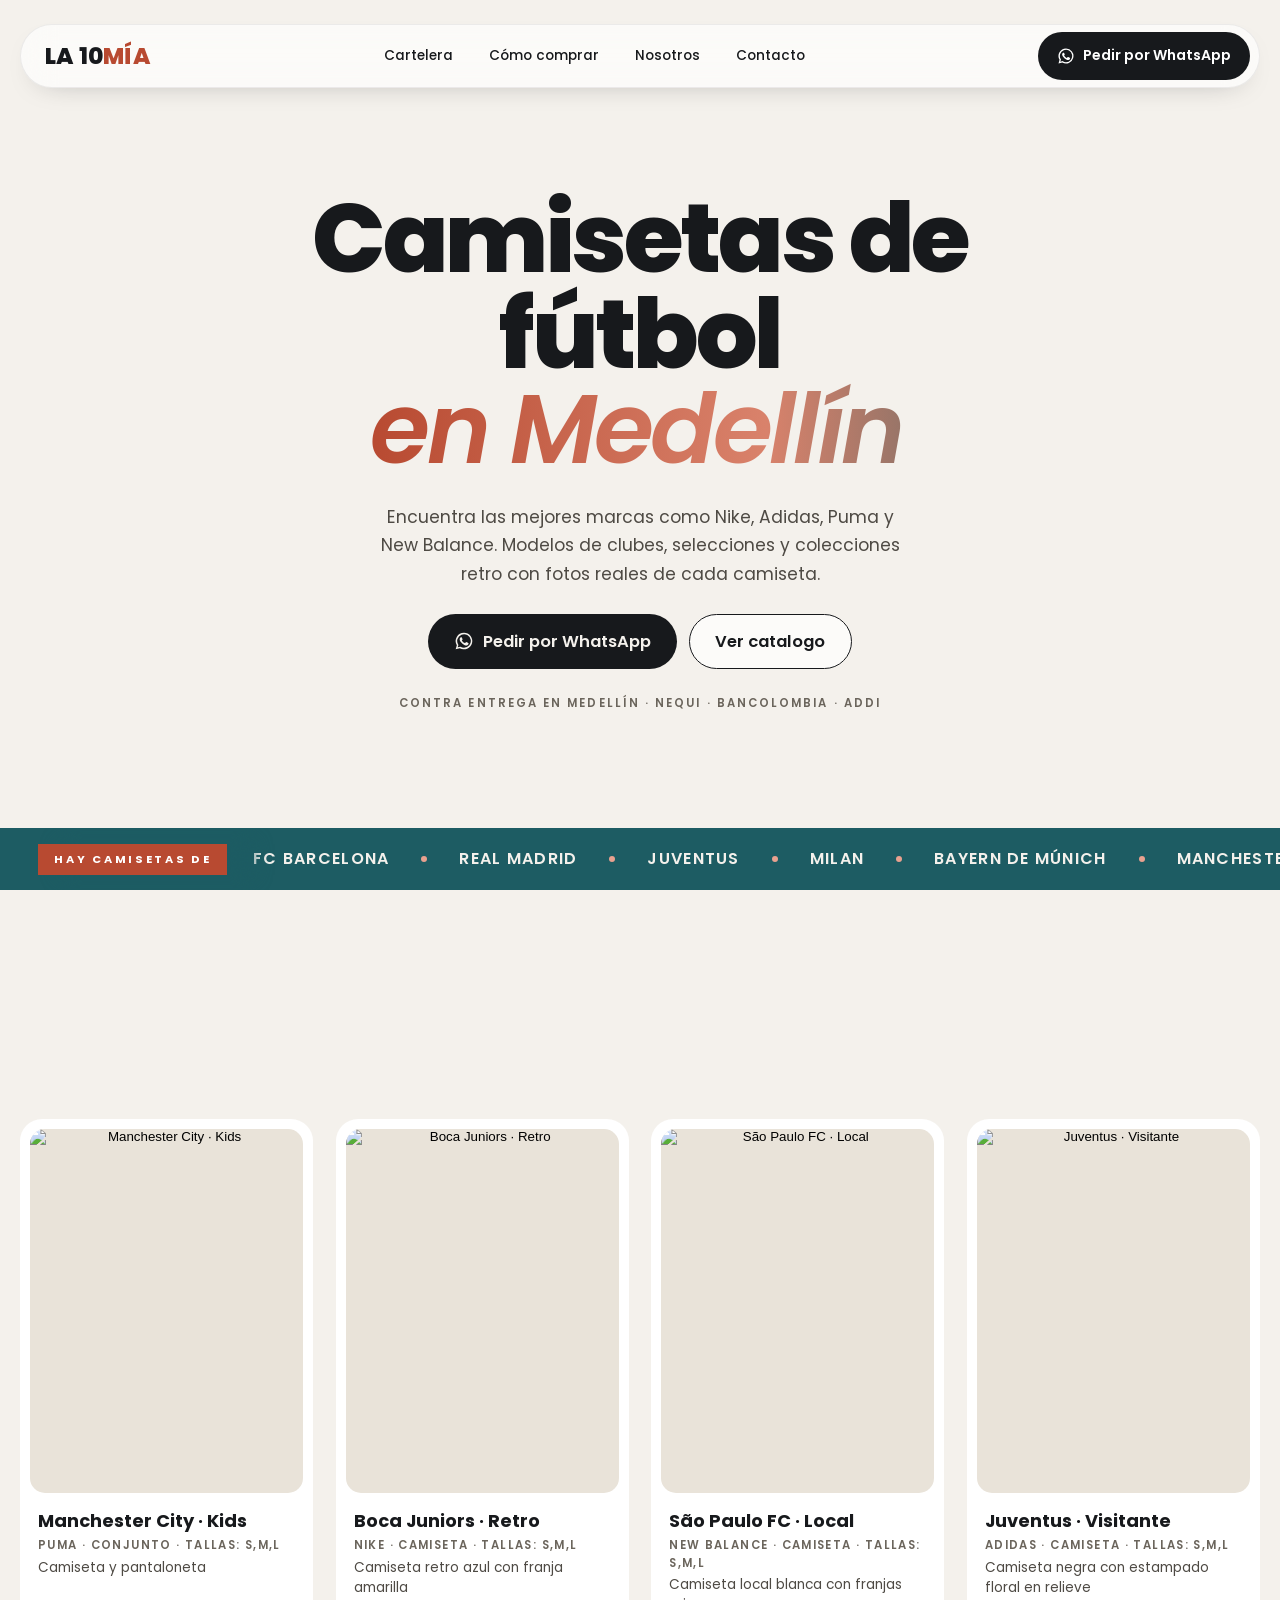
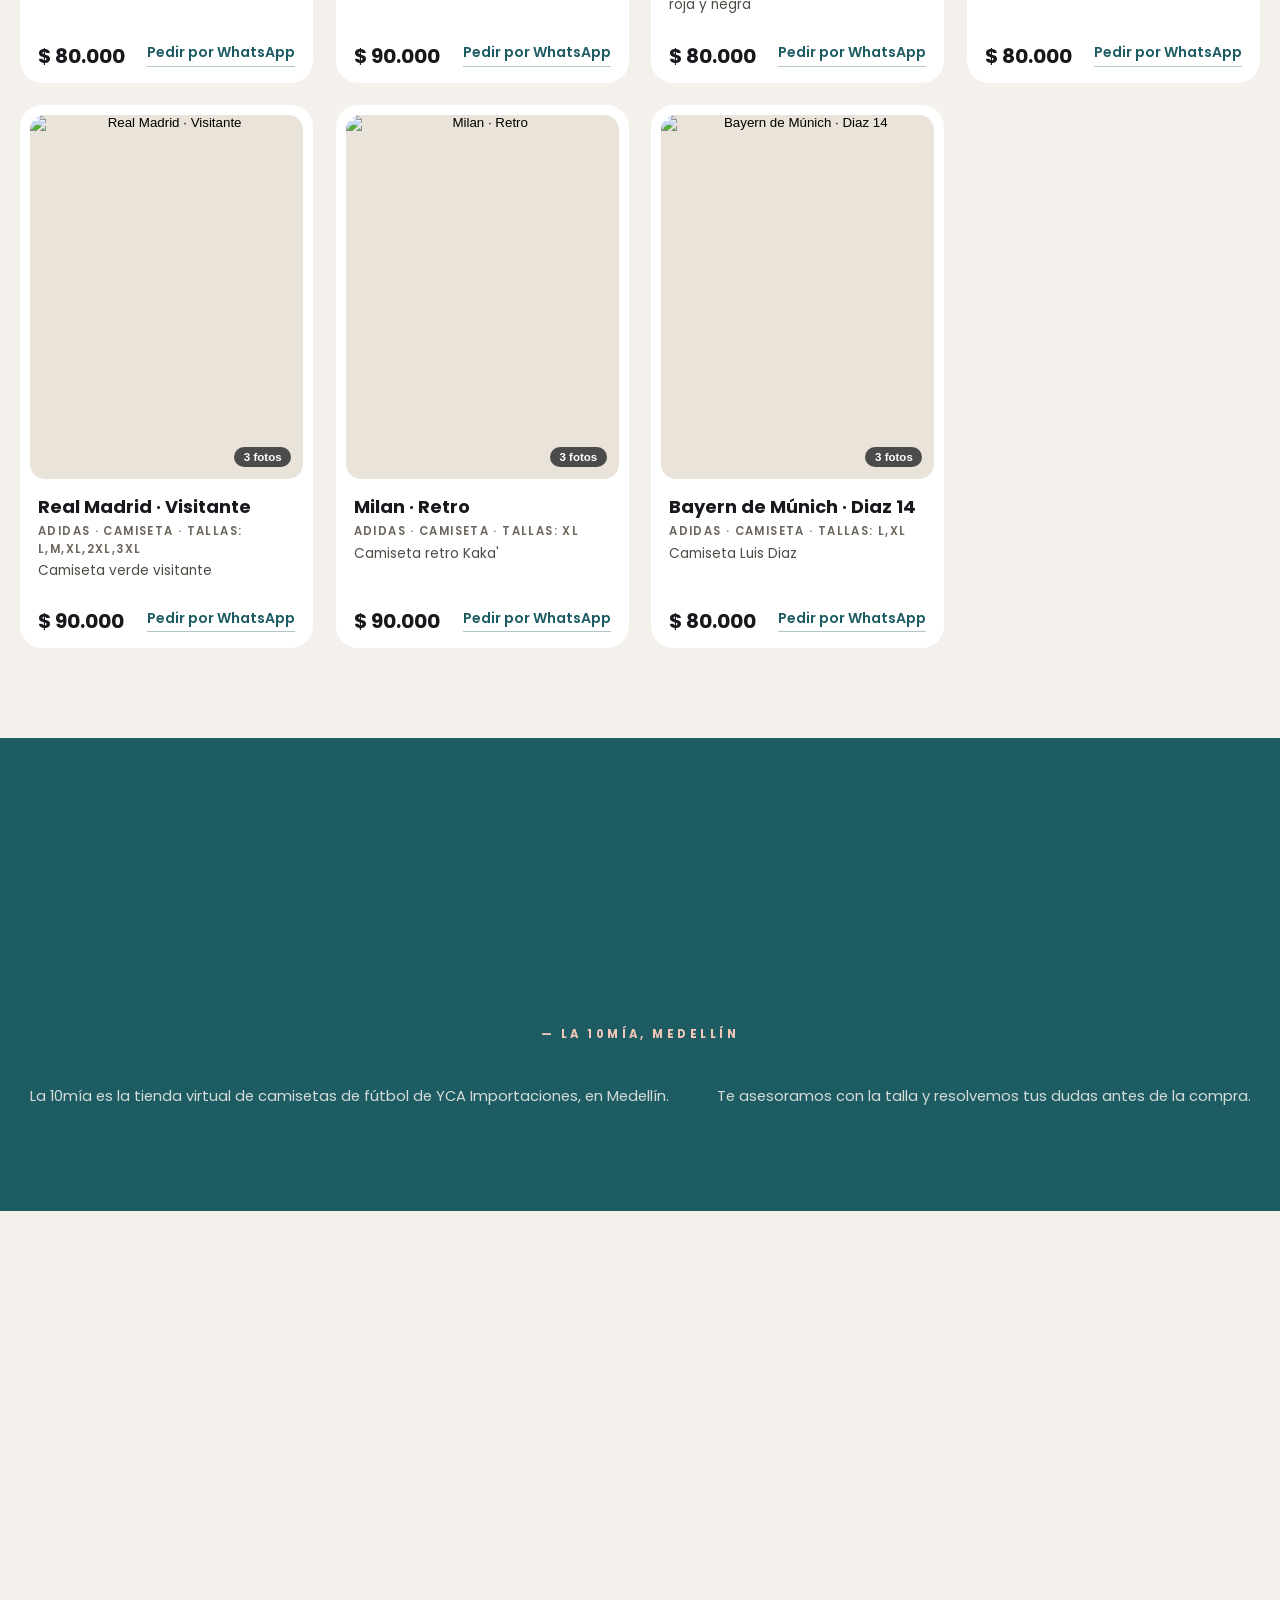
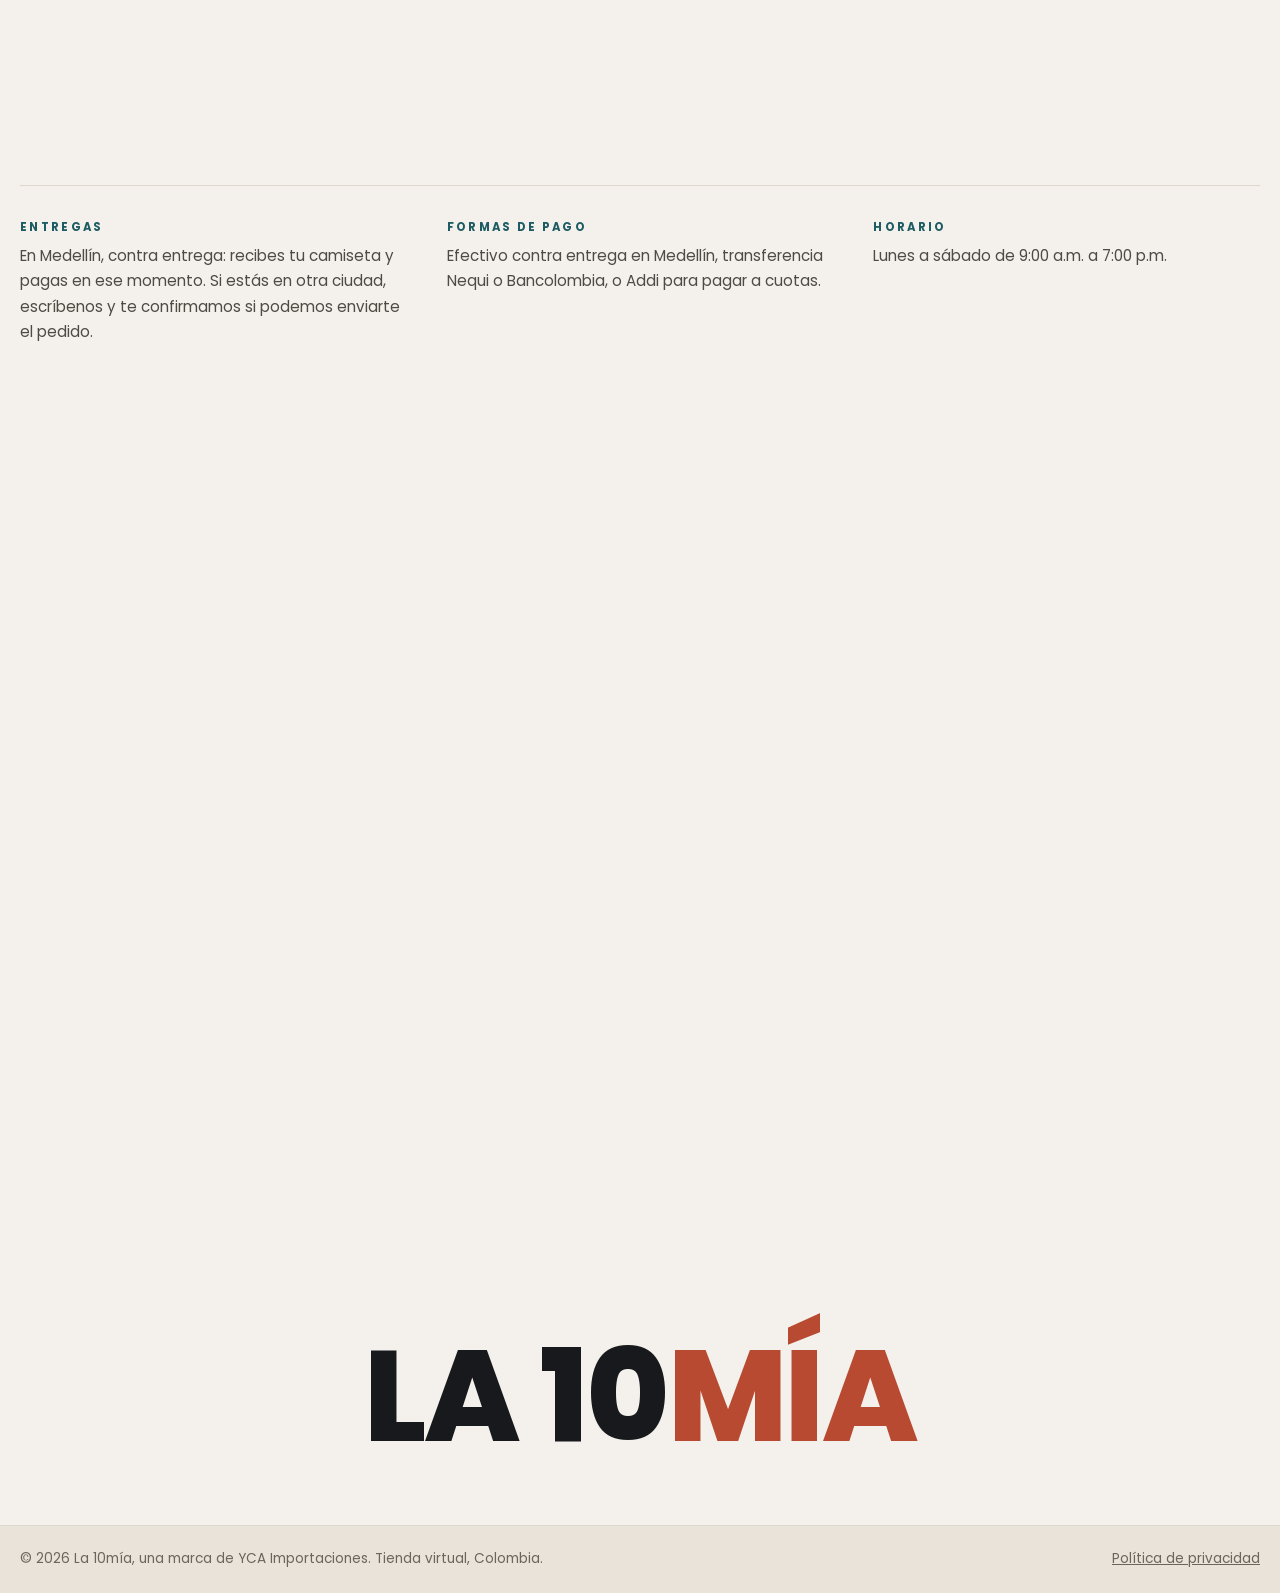
==== commit b55d81df: "Update index.html" ====
--- a/index.html
+++ b/index.html
@@ -107,7 +107,7 @@
     <div class="velo" aria-hidden="true"></div>
     <div class="envolver portada-centro">
       <h1 id="titulo-portada"><span class="entra e2">Camisetas de fútbol</span> <span class="entra e3"><em class="brillo">en Medellín</em></span></h1>
-      <p class="bajada entra e4">Nike, Adidas, Puma y New Balance, Clubes, selecciones y retro, con fotos reales de cada camiseta.</p>
+      <p class="bajada entra e4">Encuentra las mejores marcas como Nike, Adidas, Puma y New Balance. Modelos de clubes, selecciones y colecciones retro con fotos reales de cada camiseta.</p>
       <div class="acciones entra e5">
         <a class="boton" href="https://wa.me/573237340473?text=Hola%2C%20quiero%20informaci%C3%B3n%20sobre%20las%20camisetas"><svg viewBox="0 0 24 24" aria-hidden="true"><path d="M12 2a10 10 0 0 0-8.6 15.1L2 22l5-1.3A10 10 0 1 0 12 2Zm0 18.2a8.2 8.2 0 0 1-4.2-1.2l-.3-.2-3 .8.8-2.9-.2-.3A8.2 8.2 0 1 1 12 20.2Zm4.5-6.1c-.2-.1-1.5-.7-1.7-.8s-.4-.1-.6.1-.7.8-.8 1-.3.2-.5.1a6.7 6.7 0 0 1-3.3-2.9c-.3-.4.2-.4.7-1.3.1-.2 0-.3 0-.4l-.8-1.9c-.2-.5-.4-.4-.6-.4h-.5a1 1 0 0 0-.7.3 3 3 0 0 0-.9 2.2 5.1 5.1 0 0 0 1.1 2.7 11.6 11.6 0 0 0 4.4 3.9c1.6.7 2.3.8 3.1.6a2.7 2.7 0 0 0 1.8-1.3 2.2 2.2 0 0 0 .2-1.3c-.1-.1-.3-.2-.5-.3Z"/></svg>Pedir por WhatsApp</a>
         <a class="boton-sec" href="#catalogo">Ver catalogo</a>
